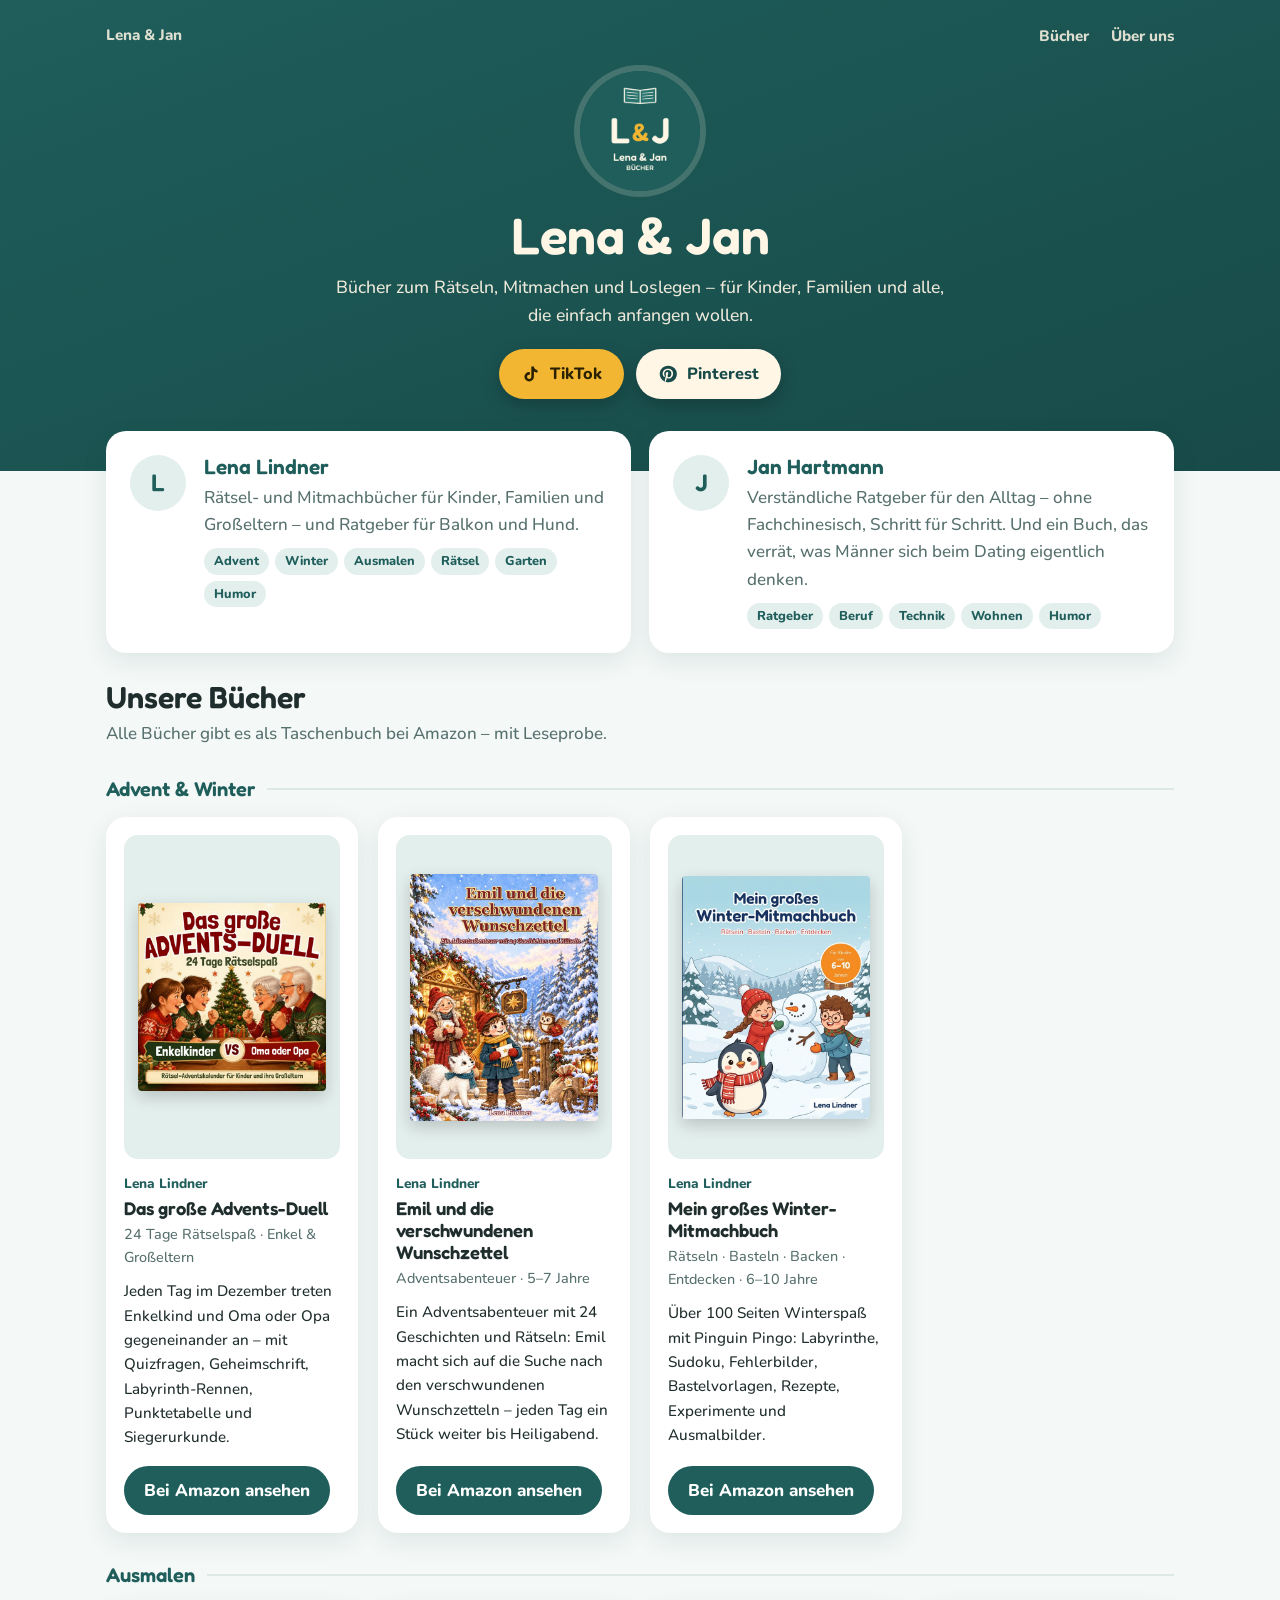
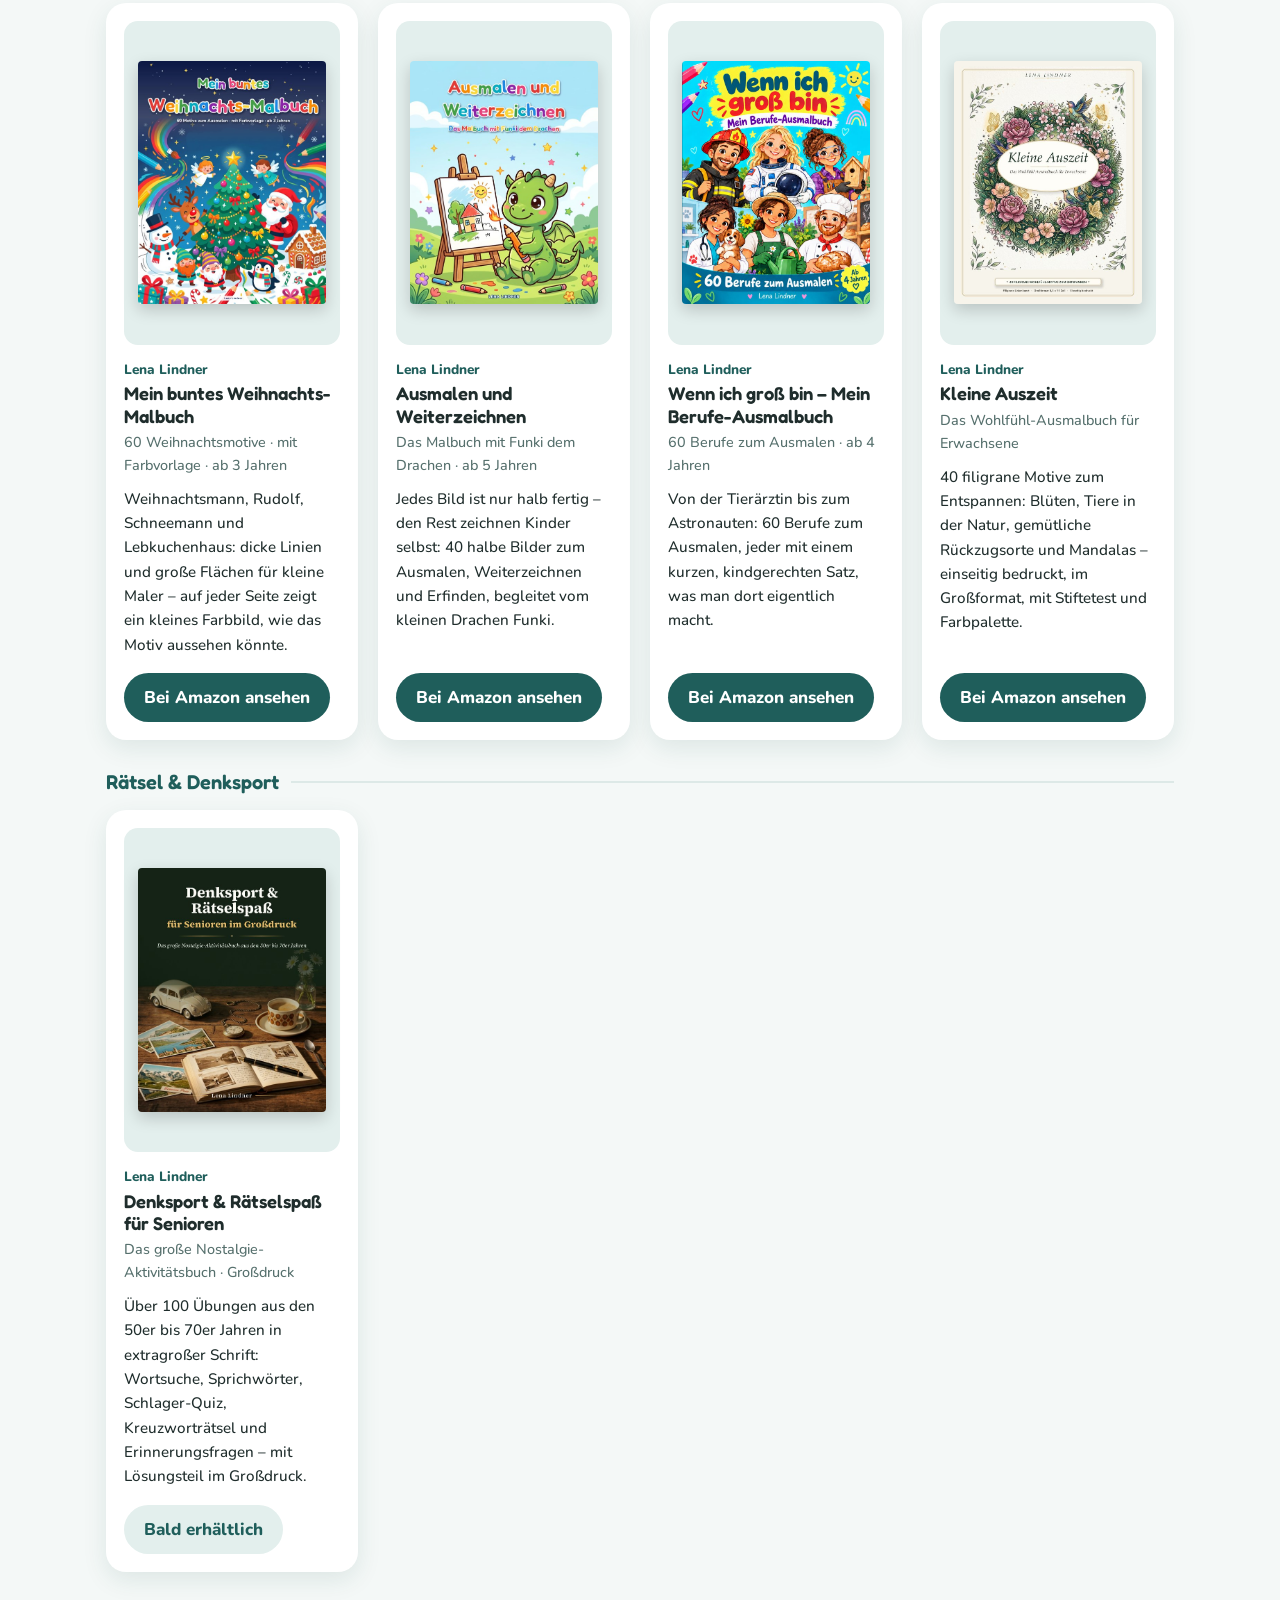
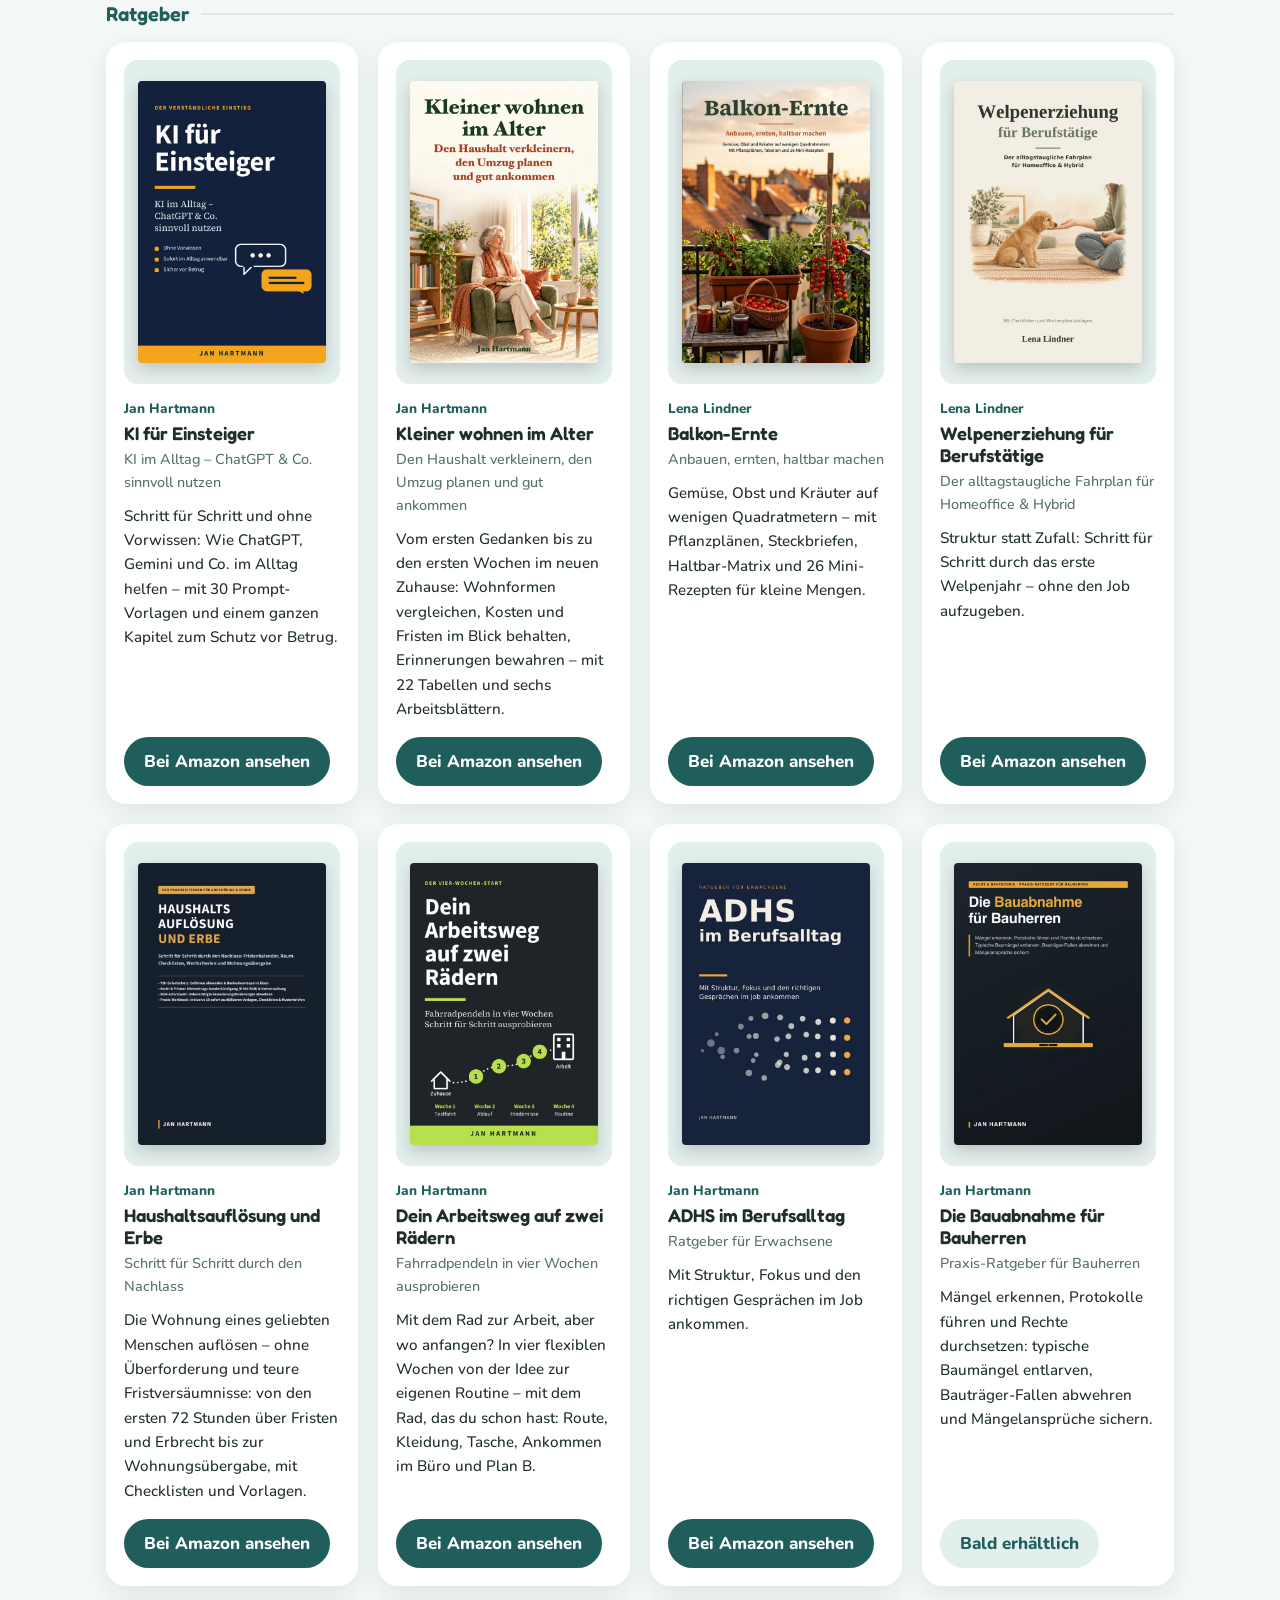
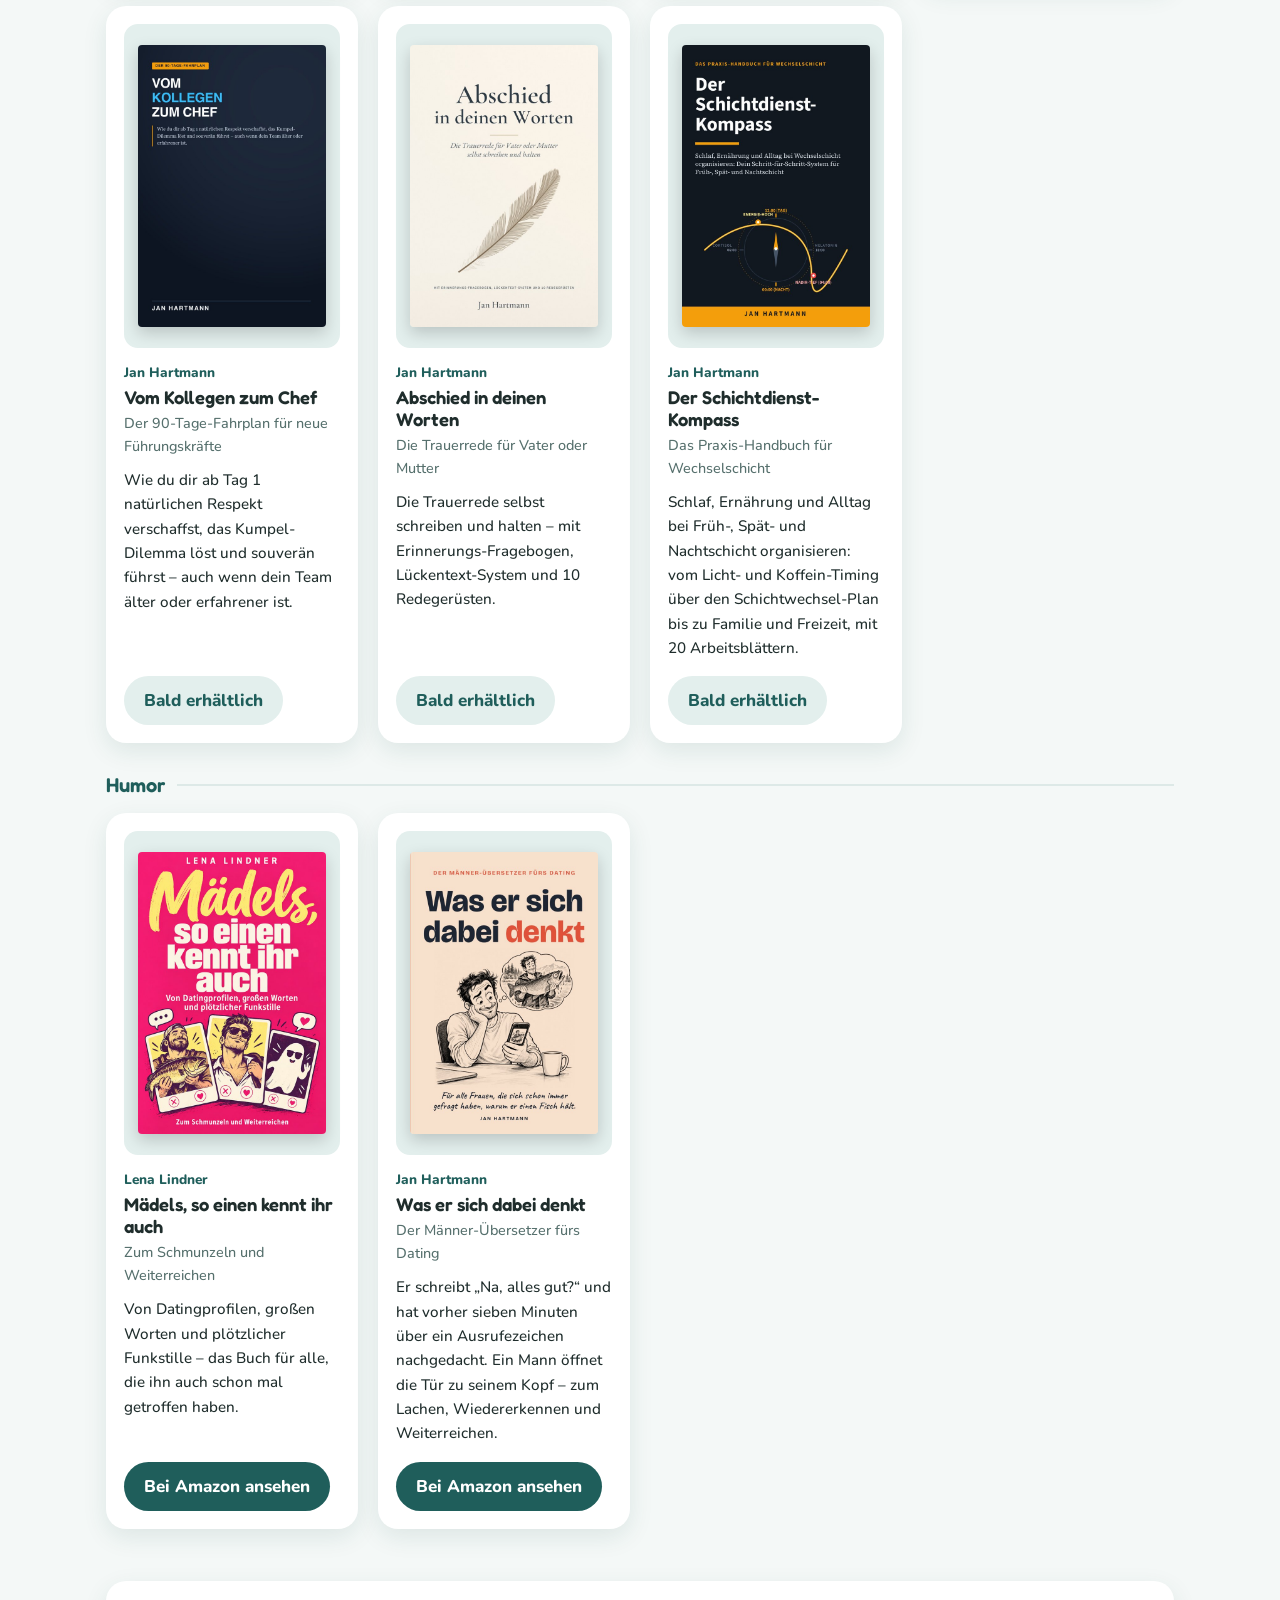
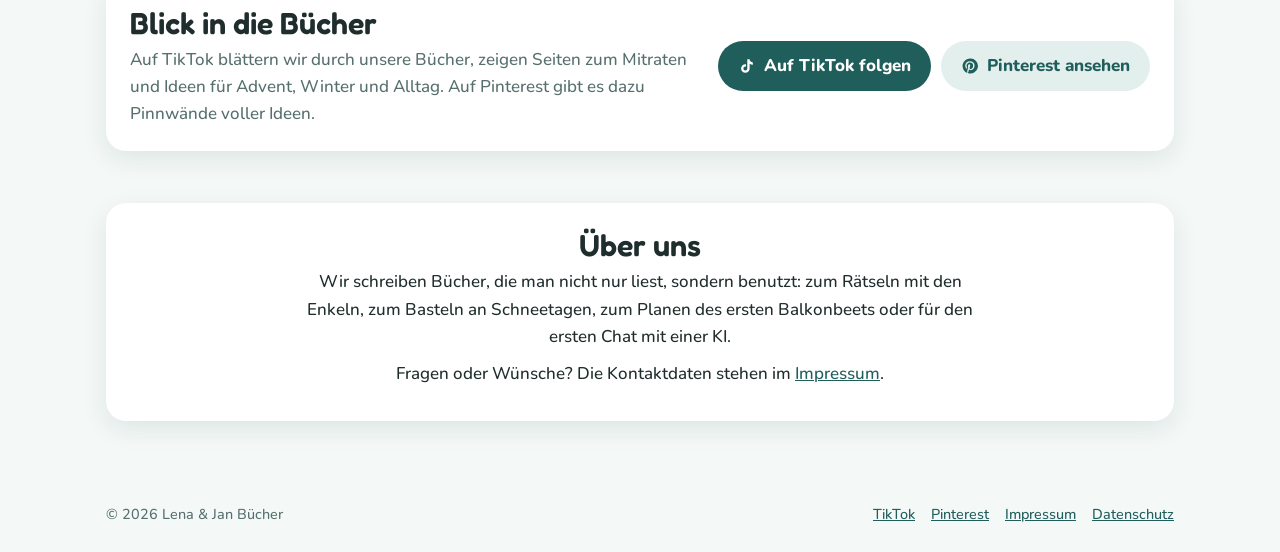
==== index.html @ 1ccf8c34 "Neues Cover für Welpenerziehung für Berufstätige Co-Authored-By: Claude Opus 5.5 <noreply@anthropic." ====
<!doctype html>
<html lang="de">
<head>
  <meta charset="utf-8">
  <meta name="viewport" content="width=device-width, initial-scale=1">
  <title>Lena Lindner &amp; Jan Hartmann – Bücher zum Rätseln, Mitmachen und Loslegen</title>
  <meta name="description" content="Bücher von Lena Lindner und Jan Hartmann: Rätsel- und Mitmachbücher für Kinder, Familien und Großeltern, Ausmalbücher und Ratgeber für den Alltag.">
  <meta name="p:domain_verify" content="783d187eee27281ac0abc7c6571d0916"/>
  <meta name="google-site-verification" content="k8CdtrWZ1L9rWoZM5928GxP_CTXtzUj9i5Hg-dIazxs" />
  <link rel="canonical" href="https://xn--lena-jan-bcher-psb.de/">
  <meta property="og:type" content="website">
  <meta property="og:url" content="https://xn--lena-jan-bcher-psb.de/">
  <meta property="og:title" content="Lena Lindner &amp; Jan Hartmann – Bücher zum Rätseln, Mitmachen und Loslegen">
  <meta property="og:description" content="Rätsel- und Mitmachbücher für Kinder, Familien und Großeltern, Ausmalbücher und Ratgeber für den Alltag.">
  <meta property="og:image" content="https://xn--lena-jan-bcher-psb.de/img/share.jpg">
  <meta property="og:locale" content="de_DE">
  <meta name="twitter:card" content="summary_large_image">
  <script type="application/ld+json">
{
 "@context": "https://schema.org",
 "@graph": [
  {
   "@type": "WebSite",
   "name": "Lena & Jan – Bücher",
   "url": "https://xn--lena-jan-bcher-psb.de/",
   "inLanguage": "de"
  },
  {
   "@type": "Person",
   "name": "Lena Lindner",
   "url": "https://xn--lena-jan-bcher-psb.de/"
  },
  {
   "@type": "Person",
   "name": "Jan Hartmann",
   "url": "https://xn--lena-jan-bcher-psb.de/"
  },
  {
   "@type": "ItemList",
   "name": "Bücher von Lena Lindner und Jan Hartmann",
   "itemListElement": [
    {
     "@type": "ListItem",
     "position": 1,
     "item": {
      "@type": "Book",
      "name": "Das große Advents-Duell",
      "author": {
       "@type": "Person",
       "name": "Lena Lindner"
      },
      "description": "24 Tage Rätselspaß · Enkel & Großeltern",
      "image": "https://xn--lena-jan-bcher-psb.de/img/advents-duell.jpg",
      "inLanguage": "de",
      "url": "https://www.amazon.de/dp/ASIN"
     }
    },
    {
     "@type": "ListItem",
     "position": 2,
     "item": {
      "@type": "Book",
      "name": "Emil und die verschwundenen Wunschzettel",
      "author": {
       "@type": "Person",
       "name": "Lena Lindner"
      },
      "description": "Adventsabenteuer · 5–7 Jahre",
      "image": "https://xn--lena-jan-bcher-psb.de/img/emil.jpg",
      "inLanguage": "de",
      "url": "https://www.amazon.de/dp/B0HMJ537G8"
     }
    },
    {
     "@type": "ListItem",
     "position": 3,
     "item": {
      "@type": "Book",
      "name": "Mein großes Winter-Mitmachbuch",
      "author": {
       "@type": "Person",
       "name": "Lena Lindner"
      },
      "description": "Rätseln · Basteln · Backen · Entdecken · 6–10 Jahre",
      "image": "https://xn--lena-jan-bcher-psb.de/img/winterbuch.jpg",
      "inLanguage": "de",
      "url": "https://www.amazon.de/dp/B0HLBGFW8G"
     }
    },
    {
     "@type": "ListItem",
     "position": 4,
     "item": {
      "@type": "Book",
      "name": "Mein buntes Weihnachts-Malbuch",
      "author": {
       "@type": "Person",
       "name": "Lena Lindner"
      },
      "description": "60 Weihnachtsmotive · mit Farbvorlage · ab 3 Jahren",
      "image": "https://xn--lena-jan-bcher-psb.de/img/weihnachts-malbuch.jpg",
      "inLanguage": "de",
      "url": "https://www.amazon.de/dp/B0HNGGCLXD"
     }
    },
    {
     "@type": "ListItem",
     "position": 5,
     "item": {
      "@type": "Book",
      "name": "Ausmalen und Weiterzeichnen",
      "author": {
       "@type": "Person",
       "name": "Lena Lindner"
      },
      "description": "Das Malbuch mit Funki dem Drachen · ab 5 Jahren",
      "image": "https://xn--lena-jan-bcher-psb.de/img/weiterzeichnen.jpg",
      "inLanguage": "de",
      "url": "https://www.amazon.de/dp/B0HNGPXCD2"
     }
    },
    {
     "@type": "ListItem",
     "position": 6,
     "item": {
      "@type": "Book",
      "name": "Wenn ich groß bin – Mein Berufe-Ausmalbuch",
      "author": {
       "@type": "Person",
       "name": "Lena Lindner"
      },
      "description": "60 Berufe zum Ausmalen · ab 4 Jahren",
      "image": "https://xn--lena-jan-bcher-psb.de/img/berufe-ausmalbuch.jpg",
      "inLanguage": "de",
      "url": "https://www.amazon.de/dp/B0HJWJCMRL"
     }
    },
    {
     "@type": "ListItem",
     "position": 7,
     "item": {
      "@type": "Book",
      "name": "Kleine Auszeit",
      "author": {
       "@type": "Person",
       "name": "Lena Lindner"
      },
      "description": "Das Wohlfühl-Ausmalbuch für Erwachsene",
      "image": "https://xn--lena-jan-bcher-psb.de/img/kleine-auszeit.jpg",
      "inLanguage": "de",
      "url": "https://www.amazon.de/dp/B0HRSPWF1Q"
     }
    },
    {
     "@type": "ListItem",
     "position": 8,
     "item": {
      "@type": "Book",
      "name": "KI für Einsteiger",
      "author": {
       "@type": "Person",
       "name": "Jan Hartmann"
      },
      "description": "KI im Alltag – ChatGPT & Co. sinnvoll nutzen",
      "image": "https://xn--lena-jan-bcher-psb.de/img/ki-fuer-einsteiger.jpg",
      "inLanguage": "de",
      "url": "https://www.amazon.de/dp/B0HLWLWWVT"
     }
    },
    {
     "@type": "ListItem",
     "position": 9,
     "item": {
      "@type": "Book",
      "name": "Kleiner wohnen im Alter",
      "author": {
       "@type": "Person",
       "name": "Jan Hartmann"
      },
      "description": "Den Haushalt verkleinern, den Umzug planen und gut ankommen",
      "image": "https://xn--lena-jan-bcher-psb.de/img/kleiner-wohnen-im-alter.jpg",
      "inLanguage": "de",
      "url": "https://www.amazon.de/dp/B0HMYCT6KD"
     }
    },
    {
     "@type": "ListItem",
     "position": 10,
     "item": {
      "@type": "Book",
      "name": "Balkon-Ernte",
      "author": {
       "@type": "Person",
       "name": "Lena Lindner"
      },
      "description": "Anbauen, ernten, haltbar machen",
      "image": "https://xn--lena-jan-bcher-psb.de/img/balkon-ernte.jpg",
      "inLanguage": "de",
      "url": "https://www.amazon.de/dp/B0HMY3DR8V"
     }
    },
    {
     "@type": "ListItem",
     "position": 11,
     "item": {
      "@type": "Book",
      "name": "Welpenerziehung für Berufstätige",
      "author": {
       "@type": "Person",
       "name": "Lena Lindner"
      },
      "description": "Der alltagstaugliche Fahrplan für Homeoffice & Hybrid",
      "image": "https://xn--lena-jan-bcher-psb.de/img/welpenerziehung.jpg",
      "inLanguage": "de",
      "url": "https://www.amazon.de/dp/B0HJVPP5KT"
     }
    },
    {
     "@type": "ListItem",
     "position": 12,
     "item": {
      "@type": "Book",
      "name": "Haushaltsauflösung und Erbe",
      "author": {
       "@type": "Person",
       "name": "Jan Hartmann"
      },
      "description": "Schritt für Schritt durch den Nachlass",
      "image": "https://xn--lena-jan-bcher-psb.de/img/haushaltsaufloesung.jpg",
      "inLanguage": "de",
      "url": "https://www.amazon.de/dp/B0HQ5CWDXD"
     }
    },
    {
     "@type": "ListItem",
     "position": 13,
     "item": {
      "@type": "Book",
      "name": "Dein Arbeitsweg auf zwei Rädern",
      "author": {
       "@type": "Person",
       "name": "Jan Hartmann"
      },
      "description": "Fahrradpendeln in vier Wochen ausprobieren",
      "image": "https://xn--lena-jan-bcher-psb.de/img/fahrradpendeln.jpg",
      "inLanguage": "de",
      "url": "https://www.amazon.de/dp/B0HQY4ZCF3"
     }
    },
    {
     "@type": "ListItem",
     "position": 14,
     "item": {
      "@type": "Book",
      "name": "ADHS im Berufsalltag",
      "author": {
       "@type": "Person",
       "name": "Jan Hartmann"
      },
      "description": "Ratgeber für Erwachsene",
      "image": "https://xn--lena-jan-bcher-psb.de/img/adhs-beruf.jpg",
      "inLanguage": "de",
      "url": "https://www.amazon.de/dp/B0HQKC95LQ"
     }
    },
    {
     "@type": "ListItem",
     "position": 15,
     "item": {
      "@type": "Book",
      "name": "Mädels, so einen kennt ihr auch",
      "author": {
       "@type": "Person",
       "name": "Lena Lindner"
      },
      "description": "Zum Schmunzeln und Weiterreichen",
      "image": "https://xn--lena-jan-bcher-psb.de/img/maedels.jpg",
      "inLanguage": "de",
      "url": "https://www.amazon.de/dp/B0HLHQ8ZGF"
     }
    },
    {
     "@type": "ListItem",
     "position": 16,
     "item": {
      "@type": "Book",
      "name": "Was er sich dabei denkt",
      "author": {
       "@type": "Person",
       "name": "Jan Hartmann"
      },
      "description": "Der Männer-Übersetzer fürs Dating",
      "image": "https://xn--lena-jan-bcher-psb.de/img/was-er-sich-dabei-denkt.jpg",
      "inLanguage": "de",
      "url": "https://www.amazon.de/dp/B0HQYCDXCW"
     }
    }
   ]
  }
 ]
}
  </script>
  <link rel="icon" href="img/logo.png?v=2">
  <link rel="stylesheet" href="style.css?v=4">

</head>
<body>

<header class="hero">
  <div class="wrap">
    <div class="topnav">
      <a href="./">Lena &amp; Jan</a>
      <nav>
        <a href="#buecher">Bücher</a>
        <a href="#ueber">Über uns</a>
      </nav>
    </div>
    <img class="hero-logo" src="img/logo.png?v=2" alt="Logo Lena &amp; Jan Bücher" width="120" height="120">
    <h1>Lena &amp; Jan</h1>
    <p>Bücher zum Rätseln, Mitmachen und Loslegen – für Kinder, Familien und alle, die einfach anfangen wollen.</p>
    <div class="social">
      <a class="social-btn tiktok" href="https://www.tiktok.com/@lena_jan_buecher" target="_blank" rel="noopener"><svg viewBox="0 0 24 24" aria-hidden="true"><path fill="currentColor" d="M16.6 5.8A4.3 4.3 0 0 1 15.5 3h-3.1v12.4a2.6 2.6 0 1 1-2.6-2.6c.3 0 .5 0 .8.1V9.7a5.8 5.8 0 0 0-.8-.1 5.7 5.7 0 1 0 5.7 5.7V9a7.4 7.4 0 0 0 4.3 1.4V7.3a4.3 4.3 0 0 1-3.2-1.5z"/></svg>TikTok</a>
      <a class="social-btn" href="https://de.pinterest.com/LenaJanBu/" target="_blank" rel="noopener"><svg viewBox="0 0 24 24" aria-hidden="true"><path fill="currentColor" d="M12 2a10 10 0 0 0-3.6 19.3c-.1-.8-.2-2 0-2.9l1.2-5s-.3-.6-.3-1.5c0-1.4.8-2.4 1.8-2.4.8 0 1.2.6 1.2 1.4 0 .9-.5 2.1-.8 3.3-.2 1 .5 1.8 1.5 1.8 1.8 0 3.1-1.9 3.1-4.6 0-2.4-1.7-4.1-4.2-4.1-2.9 0-4.5 2.2-4.5 4.4 0 .9.3 1.8.7 2.3.1.1.1.2.1.3l-.3 1.1c0 .2-.1.2-.3.1-1.2-.6-2-2.3-2-3.8 0-3.1 2.3-5.9 6.5-5.9 3.4 0 6 2.4 6 5.6 0 3.4-2.1 6.1-5.1 6.1-1 0-1.9-.5-2.2-1.1l-.6 2.3c-.2.9-.8 2-1.2 2.6A10 10 0 1 0 12 2z"/></svg>Pinterest</a>
    </div>
  </div>
</header>

<main class="wrap">

  <!-- ===== AUTOREN ===== -->
  <div class="authors lift">
    <div class="card author">
      <div class="author-mono" aria-hidden="true">L</div>
      <div>
        <h2>Lena Lindner</h2>
        <p>Rätsel- und Mitmachbücher für Kinder, Familien und Großeltern – und Ratgeber für Balkon und Hund.</p>
        <div class="tags"><span class="tag">Advent</span><span class="tag">Winter</span><span class="tag">Ausmalen</span><span class="tag">Rätsel</span><span class="tag">Garten</span><span class="tag">Humor</span></div>
      </div>
    </div>
    <div class="card author">
      <div class="author-mono" aria-hidden="true">J</div>
      <div>
        <h2>Jan Hartmann</h2>
        <p>Verständliche Ratgeber für den Alltag – ohne Fachchinesisch, Schritt für Schritt. Und ein Buch, das verrät, was Männer sich beim Dating eigentlich denken.</p>
        <div class="tags"><span class="tag">Ratgeber</span><span class="tag">Beruf</span><span class="tag">Technik</span><span class="tag">Wohnen</span><span class="tag">Humor</span></div>
      </div>
    </div>
  </div>

  <!-- ===== BÜCHER =====
       Pro Buch eine <article class="book">.
       Veröffentlicht:  <a class="btn" href="https://www.amazon.de/dp/ASIN" target="_blank" rel="noopener">Bei Amazon ansehen</a>
       Noch nicht:      <span class="btn btn-soon">Bald erhältlich</span>
  -->
  <section id="buecher">
    <h2 class="section-title">Unsere Bücher</h2>
    <p class="section-sub">Alle Bücher gibt es als Taschenbuch bei Amazon – mit Leseprobe.</p>

    <h3 class="category">Advent &amp; Winter</h3>
    <div class="books">

      <article class="book">
        <div class="cover"><img src="img/advents-duell.jpg?v=2" alt="Cover: Das große Advents-Duell" loading="lazy"></div>
        <p class="by">Lena Lindner</p>
        <h4>Das große Advents-Duell</h4>
        <p class="meta">24 Tage Rätselspaß · Enkel &amp; Großeltern</p>
        <p>Jeden Tag im Dezember treten Enkelkind und Oma oder Opa gegeneinander an – mit Quizfragen, Geheimschrift, Labyrinth-Rennen, Punktetabelle und Siegerurkunde.</p>
        <a class="btn" href="https://www.amazon.de/dp/B0HM1RHVXY" target="_blank" rel="noopener">Bei Amazon ansehen</a>
      </article>

      <article class="book">
        <div class="cover"><img src="img/emil.jpg" alt="Cover: Emil und die verschwundenen Wunschzettel" loading="lazy"></div>
        <p class="by">Lena Lindner</p>
        <h4>Emil und die verschwundenen Wunschzettel</h4>
        <p class="meta">Adventsabenteuer · 5–7 Jahre</p>
        <p>Ein Adventsabenteuer mit 24 Geschichten und Rätseln: Emil macht sich auf die Suche nach den verschwundenen Wunschzetteln – jeden Tag ein Stück weiter bis Heiligabend.</p>
        <a class="btn" href="https://www.amazon.de/dp/B0HMJ537G8" target="_blank" rel="noopener">Bei Amazon ansehen</a>
      </article>

      <article class="book">
        <div class="cover"><img src="img/winterbuch.jpg" alt="Cover: Mein großes Winter-Mitmachbuch" loading="lazy"></div>
        <p class="by">Lena Lindner</p>
        <h4>Mein großes Winter-Mitmachbuch</h4>
        <p class="meta">Rätseln · Basteln · Backen · Entdecken · 6–10 Jahre</p>
        <p>Über 100 Seiten Winterspaß mit Pinguin Pingo: Labyrinthe, Sudoku, Fehlerbilder, Bastelvorlagen, Rezepte, Experimente und Ausmalbilder.</p>
        <a class="btn" href="https://www.amazon.de/dp/B0HLBGFW8G" target="_blank" rel="noopener">Bei Amazon ansehen</a>
      </article>

    </div>

    <h3 class="category">Ausmalen</h3>
    <div class="books">

      <article class="book">
        <div class="cover"><img src="img/weihnachts-malbuch.jpg" alt="Cover: Mein buntes Weihnachts-Malbuch" loading="lazy"></div>
        <p class="by">Lena Lindner</p>
        <h4>Mein buntes Weihnachts-Malbuch</h4>
        <p class="meta">60 Weihnachtsmotive · mit Farbvorlage · ab 3 Jahren</p>
        <p>Weihnachtsmann, Rudolf, Schneemann und Lebkuchenhaus: dicke Linien und große Flächen für kleine Maler – auf jeder Seite zeigt ein kleines Farbbild, wie das Motiv aussehen könnte.</p>
        <a class="btn" href="https://www.amazon.de/dp/B0HNGGCLXD" target="_blank" rel="noopener">Bei Amazon ansehen</a>
      </article>

      <article class="book">
        <div class="cover"><img src="img/weiterzeichnen.jpg" alt="Cover: Ausmalen und Weiterzeichnen – Das Malbuch mit Funki dem Drachen" loading="lazy"></div>
        <p class="by">Lena Lindner</p>
        <h4>Ausmalen und Weiterzeichnen</h4>
        <p class="meta">Das Malbuch mit Funki dem Drachen · ab 5 Jahren</p>
        <p>Jedes Bild ist nur halb fertig – den Rest zeichnen Kinder selbst: 40 halbe Bilder zum Ausmalen, Weiterzeichnen und Erfinden, begleitet vom kleinen Drachen Funki.</p>
        <a class="btn" href="https://www.amazon.de/dp/B0HNGPXCD2" target="_blank" rel="noopener">Bei Amazon ansehen</a>
      </article>

      <article class="book">
        <div class="cover"><img src="img/berufe-ausmalbuch.jpg" alt="Cover: Wenn ich groß bin – Mein Berufe-Ausmalbuch" loading="lazy"></div>
        <p class="by">Lena Lindner</p>
        <h4>Wenn ich groß bin – Mein Berufe-Ausmalbuch</h4>
        <p class="meta">60 Berufe zum Ausmalen · ab 4 Jahren</p>
        <p>Von der Tierärztin bis zum Astronauten: 60 Berufe zum Ausmalen, jeder mit einem kurzen, kindgerechten Satz, was man dort eigentlich macht.</p>
        <a class="btn" href="https://www.amazon.de/dp/B0HJWJCMRL" target="_blank" rel="noopener">Bei Amazon ansehen</a>
      </article>

      <article class="book">
        <div class="cover"><img src="img/kleine-auszeit.jpg" alt="Cover: Kleine Auszeit – Das Wohlfühl-Ausmalbuch für Erwachsene" loading="lazy"></div>
        <p class="by">Lena Lindner</p>
        <h4>Kleine Auszeit</h4>
        <p class="meta">Das Wohlfühl-Ausmalbuch für Erwachsene</p>
        <p>40 filigrane Motive zum Entspannen: Blüten, Tiere in der Natur, gemütliche Rückzugsorte und Mandalas – einseitig bedruckt, im Großformat, mit Stiftetest und Farbpalette.</p>
        <a class="btn" href="https://www.amazon.de/dp/B0HRSPWF1Q" target="_blank" rel="noopener">Bei Amazon ansehen</a>
      </article>

    </div>

    <h3 class="category">Rätsel &amp; Denksport</h3>
    <div class="books">

      <article class="book">
        <div class="cover"><img src="img/senioren-raetsel.jpg" alt="Cover: Denksport &amp; Rätselspaß für Senioren im Großdruck" loading="lazy"></div>
        <p class="by">Lena Lindner</p>
        <h4>Denksport &amp; Rätselspaß für Senioren</h4>
        <p class="meta">Das große Nostalgie-Aktivitätsbuch · Großdruck</p>
        <p>Über 100 Übungen aus den 50er bis 70er Jahren in extragroßer Schrift: Wortsuche, Sprichwörter, Schlager-Quiz, Kreuzworträtsel und Erinnerungsfragen – mit Lösungsteil im Großdruck.</p>
        <span class="btn btn-soon">Bald erhältlich</span>
      </article>

    </div>

    <h3 class="category">Ratgeber</h3>
    <div class="books">

      <article class="book">
        <div class="cover"><img src="img/ki-fuer-einsteiger.jpg?v=2" alt="Cover: KI für Einsteiger" loading="lazy"></div>
        <p class="by">Jan Hartmann</p>
        <h4>KI für Einsteiger</h4>
        <p class="meta">KI im Alltag – ChatGPT &amp; Co. sinnvoll nutzen</p>
        <p>Schritt für Schritt und ohne Vorwissen: Wie ChatGPT, Gemini und Co. im Alltag helfen – mit 30 Prompt-Vorlagen und einem ganzen Kapitel zum Schutz vor Betrug.</p>
        <a class="btn" href="https://www.amazon.de/dp/B0HLWLWWVT" target="_blank" rel="noopener">Bei Amazon ansehen</a>
      </article>

      <article class="book">
        <div class="cover"><img src="img/kleiner-wohnen-im-alter.jpg" alt="Cover: Kleiner wohnen im Alter" loading="lazy"></div>
        <p class="by">Jan Hartmann</p>
        <h4>Kleiner wohnen im Alter</h4>
        <p class="meta">Den Haushalt verkleinern, den Umzug planen und gut ankommen</p>
        <p>Vom ersten Gedanken bis zu den ersten Wochen im neuen Zuhause: Wohnformen vergleichen, Kosten und Fristen im Blick behalten, Erinnerungen bewahren – mit 22 Tabellen und sechs Arbeitsblättern.</p>
        <a class="btn" href="https://www.amazon.de/dp/B0HMYCT6KD" target="_blank" rel="noopener">Bei Amazon ansehen</a>
      </article>

      <article class="book">
        <div class="cover"><img src="img/balkon-ernte.jpg" alt="Cover: Balkon-Ernte" loading="lazy"></div>
        <p class="by">Lena Lindner</p>
        <h4>Balkon-Ernte</h4>
        <p class="meta">Anbauen, ernten, haltbar machen</p>
        <p>Gemüse, Obst und Kräuter auf wenigen Quadratmetern – mit Pflanzplänen, Steckbriefen, Haltbar-Matrix und 26 Mini-Rezepten für kleine Mengen.</p>
        <a class="btn" href="https://www.amazon.de/dp/B0HMY3DR8V" target="_blank" rel="noopener">Bei Amazon ansehen</a>
      </article>

      <article class="book">
        <div class="cover"><img src="img/welpenerziehung.jpg?v=2" alt="Cover: Welpenerziehung für Berufstätige" loading="lazy"></div>
        <p class="by">Lena Lindner</p>
        <h4>Welpenerziehung für Berufstätige</h4>
        <p class="meta">Der alltagstaugliche Fahrplan für Homeoffice &amp; Hybrid</p>
        <p>Struktur statt Zufall: Schritt für Schritt durch das erste Welpenjahr – ohne den Job aufzugeben.</p>
        <a class="btn" href="https://www.amazon.de/dp/B0HJVPP5KT" target="_blank" rel="noopener">Bei Amazon ansehen</a>
      </article>


      <article class="book">
        <div class="cover"><img src="img/haushaltsaufloesung.jpg" alt="Cover: Haushaltsauflösung und Erbe" loading="lazy"></div>
        <p class="by">Jan Hartmann</p>
        <h4>Haushaltsauflösung und Erbe</h4>
        <p class="meta">Schritt für Schritt durch den Nachlass</p>
        <p>Die Wohnung eines geliebten Menschen auflösen – ohne Überforderung und teure Fristversäumnisse: von den ersten 72 Stunden über Fristen und Erbrecht bis zur Wohnungsübergabe, mit Checklisten und Vorlagen.</p>
        <a class="btn" href="https://www.amazon.de/dp/B0HQ5CWDXD" target="_blank" rel="noopener">Bei Amazon ansehen</a>
      </article>

      <article class="book">
        <div class="cover"><img src="img/fahrradpendeln.jpg" alt="Cover: Dein Arbeitsweg auf zwei Rädern" loading="lazy"></div>
        <p class="by">Jan Hartmann</p>
        <h4>Dein Arbeitsweg auf zwei Rädern</h4>
        <p class="meta">Fahrradpendeln in vier Wochen ausprobieren</p>
        <p>Mit dem Rad zur Arbeit, aber wo anfangen? In vier flexiblen Wochen von der Idee zur eigenen Routine – mit dem Rad, das du schon hast: Route, Kleidung, Tasche, Ankommen im Büro und Plan B.</p>
        <a class="btn" href="https://www.amazon.de/dp/B0HQY4ZCF3" target="_blank" rel="noopener">Bei Amazon ansehen</a>
      </article>

      <article class="book">
        <div class="cover"><img src="img/adhs-beruf.jpg" alt="Cover: ADHS im Berufsalltag" loading="lazy"></div>
        <p class="by">Jan Hartmann</p>
        <h4>ADHS im Berufsalltag</h4>
        <p class="meta">Ratgeber für Erwachsene</p>
        <p>Mit Struktur, Fokus und den richtigen Gesprächen im Job ankommen.</p>
        <a class="btn" href="https://www.amazon.de/dp/B0HQKC95LQ" target="_blank" rel="noopener">Bei Amazon ansehen</a>
      </article>

      <article class="book">
        <div class="cover"><img src="img/bauabnahme.jpg" alt="Cover: Die Bauabnahme für Bauherren" loading="lazy"></div>
        <p class="by">Jan Hartmann</p>
        <h4>Die Bauabnahme für Bauherren</h4>
        <p class="meta">Praxis-Ratgeber für Bauherren</p>
        <p>Mängel erkennen, Protokolle führen und Rechte durchsetzen: typische Baumängel entlarven, Bauträger-Fallen abwehren und Mängelansprüche sichern.</p>
        <span class="btn btn-soon">Bald erhältlich</span>
      </article>

      <article class="book">
        <div class="cover"><img src="img/kollegen-zum-chef.jpg" alt="Cover: Vom Kollegen zum Chef" loading="lazy"></div>
        <p class="by">Jan Hartmann</p>
        <h4>Vom Kollegen zum Chef</h4>
        <p class="meta">Der 90-Tage-Fahrplan für neue Führungskräfte</p>
        <p>Wie du dir ab Tag 1 natürlichen Respekt verschaffst, das Kumpel-Dilemma löst und souverän führst – auch wenn dein Team älter oder erfahrener ist.</p>
        <span class="btn btn-soon">Bald erhältlich</span>
      </article>

      <article class="book">
        <div class="cover"><img src="img/trauerrede.jpg" alt="Cover: Abschied in deinen Worten" loading="lazy"></div>
        <p class="by">Jan Hartmann</p>
        <h4>Abschied in deinen Worten</h4>
        <p class="meta">Die Trauerrede für Vater oder Mutter</p>
        <p>Die Trauerrede selbst schreiben und halten – mit Erinnerungs-Fragebogen, Lückentext-System und 10 Redegerüsten.</p>
        <span class="btn btn-soon">Bald erhältlich</span>
      </article>
      <article class="book">
        <div class="cover"><img src="img/schichtdienst.jpg" alt="Cover: Der Schichtdienst-Kompass" loading="lazy"></div>
        <p class="by">Jan Hartmann</p>
        <h4>Der Schichtdienst-Kompass</h4>
        <p class="meta">Das Praxis-Handbuch für Wechselschicht</p>
        <p>Schlaf, Ernährung und Alltag bei Früh-, Spät- und Nachtschicht organisieren: vom Licht- und Koffein-Timing über den Schichtwechsel-Plan bis zu Familie und Freizeit, mit 20 Arbeitsblättern.</p>
        <span class="btn btn-soon">Bald erhältlich</span>
      </article>

    </div>

    <h3 class="category">Humor</h3>
    <div class="books">

      <article class="book">
        <div class="cover"><img src="img/maedels.jpg" alt="Cover: Mädels, so einen kennt ihr auch" loading="lazy"></div>
        <p class="by">Lena Lindner</p>
        <h4>Mädels, so einen kennt ihr auch</h4>
        <p class="meta">Zum Schmunzeln und Weiterreichen</p>
        <p>Von Datingprofilen, großen Worten und plötzlicher Funkstille – das Buch für alle, die ihn auch schon mal getroffen haben.</p>
        <a class="btn" href="https://www.amazon.de/dp/B0HLHQ8ZGF" target="_blank" rel="noopener">Bei Amazon ansehen</a>
      </article>

      <article class="book">
        <div class="cover"><img src="img/was-er-sich-dabei-denkt.jpg" alt="Cover: Was er sich dabei denkt" loading="lazy"></div>
        <p class="by">Jan Hartmann</p>
        <h4>Was er sich dabei denkt</h4>
        <p class="meta">Der Männer-Übersetzer fürs Dating</p>
        <p>Er schreibt „Na, alles gut?“ und hat vorher sieben Minuten über ein Ausrufezeichen nachgedacht. Ein Mann öffnet die Tür zu seinem Kopf – zum Lachen, Wiedererkennen und Weiterreichen.</p>
        <a class="btn" href="https://www.amazon.de/dp/B0HQYCDXCW" target="_blank" rel="noopener">Bei Amazon ansehen</a>
      </article>

    </div>
  </section>

  <!-- ===== ÜBER UNS ===== -->
  <section id="folgen">
    <div class="card follow">
      <div class="follow-text">
        <h2 class="section-title">Blick in die Bücher</h2>
        <p>Auf TikTok blättern wir durch unsere Bücher, zeigen Seiten zum Mitraten und Ideen für Advent, Winter und Alltag. Auf Pinterest gibt es dazu Pinnwände voller Ideen.</p>
      </div>
      <div class="follow-links">
        <a class="btn" href="https://www.tiktok.com/@lena_jan_buecher" target="_blank" rel="noopener"><svg viewBox="0 0 24 24" aria-hidden="true"><path fill="currentColor" d="M16.6 5.8A4.3 4.3 0 0 1 15.5 3h-3.1v12.4a2.6 2.6 0 1 1-2.6-2.6c.3 0 .5 0 .8.1V9.7a5.8 5.8 0 0 0-.8-.1 5.7 5.7 0 1 0 5.7 5.7V9a7.4 7.4 0 0 0 4.3 1.4V7.3a4.3 4.3 0 0 1-3.2-1.5z"/></svg>Auf TikTok folgen</a>
        <a class="btn btn-ghost" href="https://de.pinterest.com/LenaJanBu/" target="_blank" rel="noopener"><svg viewBox="0 0 24 24" aria-hidden="true"><path fill="currentColor" d="M12 2a10 10 0 0 0-3.6 19.3c-.1-.8-.2-2 0-2.9l1.2-5s-.3-.6-.3-1.5c0-1.4.8-2.4 1.8-2.4.8 0 1.2.6 1.2 1.4 0 .9-.5 2.1-.8 3.3-.2 1 .5 1.8 1.5 1.8 1.8 0 3.1-1.9 3.1-4.6 0-2.4-1.7-4.1-4.2-4.1-2.9 0-4.5 2.2-4.5 4.4 0 .9.3 1.8.7 2.3.1.1.1.2.1.3l-.3 1.1c0 .2-.1.2-.3.1-1.2-.6-2-2.3-2-3.8 0-3.1 2.3-5.9 6.5-5.9 3.4 0 6 2.4 6 5.6 0 3.4-2.1 6.1-5.1 6.1-1 0-1.9-.5-2.2-1.1l-.6 2.3c-.2.9-.8 2-1.2 2.6A10 10 0 1 0 12 2z"/></svg>Pinterest ansehen</a>
      </div>
    </div>
  </section>

  <section id="ueber">
    <div class="card about">
      <h2 class="section-title">Über uns</h2>
      <p>Wir schreiben Bücher, die man nicht nur liest, sondern benutzt: zum Rätseln mit den Enkeln, zum Basteln an Schneetagen, zum Planen des ersten Balkonbeets oder für den ersten Chat mit einer KI.</p>
      <p>Fragen oder Wünsche? Die Kontaktdaten stehen im <a href="impressum.html">Impressum</a>.</p>
    </div>
  </section>

</main>

<footer class="site-footer">
  <div class="wrap">
    <span>© 2026 Lena &amp; Jan Bücher</span>
    <span><a href="https://www.tiktok.com/@lena_jan_buecher" target="_blank" rel="noopener">TikTok</a><a href="https://de.pinterest.com/LenaJanBu/" target="_blank" rel="noopener">Pinterest</a><a href="impressum.html">Impressum</a><a href="datenschutz.html">Datenschutz</a></span>
  </div>
</footer>

</body>
</html>
---- style.css ----
@font-face { font-family: "Fredoka"; src: url("fonts/fredoka-latin-600-normal.ttf") format("truetype"); font-weight: 600; font-display: swap; }
@font-face { font-family: "Nunito"; src: url("fonts/nunito-latin-500-normal.ttf") format("truetype"); font-weight: 500; font-display: swap; }
@font-face { font-family: "Nunito"; src: url("fonts/nunito-latin-800-normal.ttf") format("truetype"); font-weight: 800; font-display: swap; }

:root {
  --bg: #f4f8f7;
  --card: #ffffff;
  --text: #1f2d2c;
  --muted: #56706d;
  --green: #1f5e5b;
  --green-dark: #174a48;
  --green-soft: #e3efed;
  --cream: #fff6e6;
  --gold: #f2b632;
  --line: #dde9e7;
  --shadow: 0 8px 24px rgba(23, 74, 72, .10);
  --radius: 20px;
}

* { box-sizing: border-box; }
html { -webkit-text-size-adjust: 100%; scroll-behavior: smooth; }
body {
  margin: 0;
  background: var(--bg);
  color: var(--text);
  font: 500 17px/1.6 "Nunito", system-ui, sans-serif;
}
img { max-width: 100%; display: block; }
a { color: var(--green); }
h1, h2, h3, h4 { font-family: "Fredoka", "Nunito", sans-serif; font-weight: 600; line-height: 1.2; margin: 0 0 .5em; }

.wrap { max-width: 1100px; margin: 0 auto; padding: 0 16px; }

/* ===== Grüner Kopfbereich (alle Seiten) ===== */
.hero {
  background: linear-gradient(160deg, var(--green) 0%, var(--green-dark) 100%);
  color: var(--cream); text-align: center; padding: 22px 0 72px;
}
.hero .wrap { display: flex; flex-direction: column; align-items: center; }
.topnav { align-self: stretch; display: flex; justify-content: space-between; align-items: center; gap: 12px; flex-wrap: wrap; }
.topnav a { color: var(--cream); text-decoration: none; font-weight: 800; font-size: .95rem; opacity: .85; }
.topnav a:hover { opacity: 1; }
.topnav nav a { margin-left: 18px; }
.hero-logo { width: 120px; height: 120px; margin: 22px 0 14px; border-radius: 50%; box-shadow: 0 0 0 6px rgba(255,246,230,.18); }
.hero h1 { font-size: clamp(2.2rem, 6vw, 3.2rem); margin: 0 0 6px; }
.hero p { margin: 0; opacity: .92; max-width: 620px; font-size: 1.1rem; }
.hero-small { padding-bottom: 64px; }
.hero-small .hero-logo { width: 100px; height: 100px; }

/* Inhalt, der in den grünen Bereich hineinragt */
.lift { margin-top: -40px; position: relative; z-index: 1; }

/* ===== Karten ===== */
.card { background: var(--card); border-radius: var(--radius); box-shadow: var(--shadow); padding: 24px; }

/* Autoren */
.authors { display: grid; grid-template-columns: 1fr 1fr; gap: 18px; }
.author { display: flex; gap: 18px; align-items: flex-start; }
.author-mono {
  flex: 0 0 56px; height: 56px; border-radius: 50%; background: var(--green-soft); color: var(--green);
  display: flex; align-items: center; justify-content: center; font-family: "Fredoka", sans-serif; font-size: 1.5rem;
}
.author h2 { font-size: 1.3rem; margin-bottom: 4px; color: var(--green); }
.author p { margin: 0 0 10px; color: var(--muted); }
.author .tags { display: flex; flex-wrap: wrap; gap: 6px; }
.tag { background: var(--green-soft); color: var(--green); font-weight: 800; font-size: .8rem; padding: 3px 10px; border-radius: 99px; }

/* Abschnitte */
section { padding: 26px 0; }
.section-title { font-size: 1.9rem; margin-bottom: .15em; }
.section-sub { color: var(--muted); margin: 0 0 8px; }
.category {
  margin: 30px 0 16px; font-size: 1.25rem; color: var(--green);
  display: flex; align-items: center; gap: 12px;
}
.category::after { content: ""; flex: 1; height: 2px; background: var(--line); }

/* Buttons */
.btn { display: inline-block; background: var(--green); color: #fff; font-weight: 800; text-decoration: none; padding: 11px 20px; border-radius: 99px; }
.btn:hover { background: var(--green-dark); }
.btn-soon { background: var(--green-soft); color: var(--green); cursor: default; }
.btn-soon:hover { background: var(--green-soft); }

/* Buch-Karten */
.books { display: grid; grid-template-columns: repeat(auto-fill, minmax(230px, 1fr)); gap: 20px; }
.book { background: var(--card); border-radius: var(--radius); box-shadow: var(--shadow); padding: 18px; display: flex; flex-direction: column; }
.book .cover { aspect-ratio: 2 / 3; display: flex; align-items: center; justify-content: center; margin-bottom: 14px; background: var(--green-soft); border-radius: 14px; padding: 14px; }
.book .cover img { max-height: 100%; border-radius: 4px; box-shadow: 0 6px 16px rgba(0,0,0,.18); }
.book h4 { font-size: 1.15rem; margin: 0 0 4px; }
.book .by { color: var(--green); font-weight: 800; font-size: .85rem; margin: 0 0 2px; flex: none; }
.book .meta { color: var(--muted); font-size: .9rem; margin: 0 0 10px; flex: none; }
.book p { margin: 0 0 16px; font-size: .95rem; flex: 1; }
.book .btn { align-self: flex-start; }

/* Über uns */
.about { text-align: center; }
.about p { max-width: 680px; margin: 0 auto 10px; }

/* ===== Impressum ===== */
.imp-grid { display: grid; grid-template-columns: 1fr 1fr; gap: 18px; }
.imp-card { display: flex; gap: 18px; align-items: flex-start; }
.imp-card-wide { grid-column: 1 / -1; }
.imp-card h2 { font-size: 1.1rem; color: var(--green); margin: 2px 0 8px; }
.imp-card p, .imp-card address { margin: 0 0 12px; font-style: normal; }
.imp-card p:last-child, .imp-card address:last-child { margin-bottom: 0; }
.imp-icon {
  flex: 0 0 48px; height: 48px; border-radius: 14px; background: var(--green-soft); color: var(--green);
  display: flex; align-items: center; justify-content: center;
}
.imp-icon svg { width: 24px; height: 24px; fill: currentColor; }
.imp-mail { font-weight: 800; word-break: break-all; }

/* Fließtext-Karten (Impressum-Hinweise, Datenschutz) */
.text-card { margin-top: 18px; border: 1px solid var(--line); box-shadow: none; padding: 26px 30px; }
.text-card h2 { font-size: 1.05rem; color: var(--green); margin: 1.4em 0 .35em; }
.text-card h2:first-child { margin-top: 0; }
.text-card p, .text-card li { color: #3d504e; font-size: .96rem; }
.text-card p { margin: 0 0 .6em; }
.text-card ul { margin: 0 0 .6em; padding-left: 22px; }
.text-card address { font-style: normal; }
.highlight { background: var(--green-soft); border-radius: 14px; padding: 16px 18px; margin-bottom: 1em; }
.highlight p { color: var(--green-dark); margin: 0; }

/* ===== Fuß ===== */
.site-footer { margin-top: 30px; padding: 26px 0; color: var(--muted); font-size: .9rem; }
.site-footer .wrap { display: flex; justify-content: space-between; flex-wrap: wrap; gap: 12px; }
.site-footer a { margin-left: 16px; }

@media (max-width: 700px) {
  .authors, .imp-grid { grid-template-columns: 1fr; }
  .card { padding: 20px; }
  .imp-card, .author { gap: 14px; }
  .imp-icon { flex-basis: 40px; height: 40px; }
  .text-card { padding: 22px 20px; }
  .topnav nav a { margin-left: 12px; }
}

/* Social-Links (TikTok, Pinterest) */
.social { display: flex; gap: 12px; margin-top: 20px; flex-wrap: wrap; justify-content: center; }
.social-btn { display: inline-flex; align-items: center; gap: 9px; background: var(--cream); color: var(--green-dark); text-decoration: none;
  font-weight: 800; font-size: 1.02rem; padding: 12px 22px; border-radius: 99px; box-shadow: 0 6px 18px rgba(0,0,0,.22); transition: transform .15s, background .15s; }
.social-btn:hover { background: #fff; transform: translateY(-2px); }
.social-btn svg { width: 20px; height: 20px; flex: none; }
.social-btn.tiktok { background: var(--gold); color: #2b2100; }
.social-btn.tiktok:hover { background: #f6c652; }
.follow { display: flex; align-items: center; justify-content: space-between; gap: 24px; flex-wrap: wrap; }
.follow-text { flex: 1 1 380px; }
.follow-text p { margin: 0; color: var(--muted); }
.follow-links { display: flex; gap: 10px; flex-wrap: wrap; }
.follow-links .btn { display: inline-flex; align-items: center; gap: 8px; }
.follow-links svg { width: 18px; height: 18px; flex: none; }
.btn-ghost { background: var(--green-soft); color: var(--green); }
.btn-ghost:hover { background: #d3e6e3; }
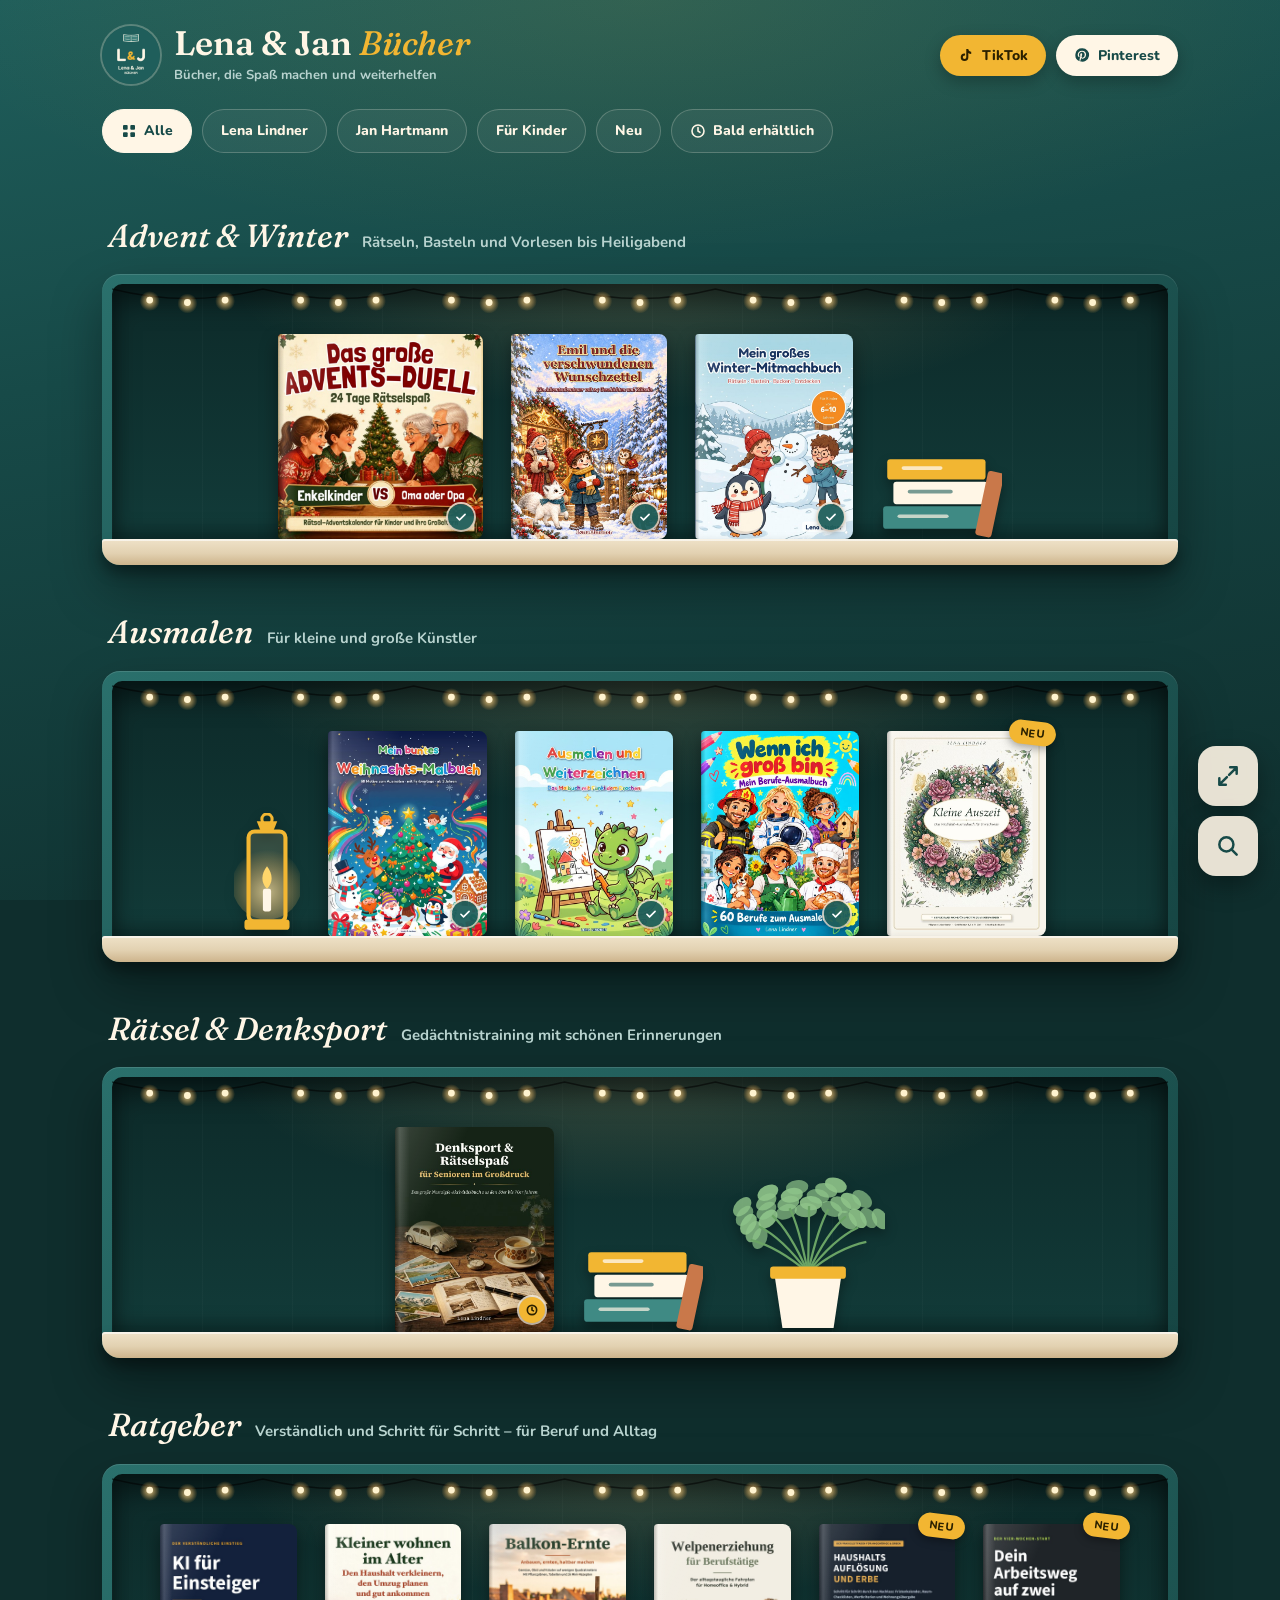
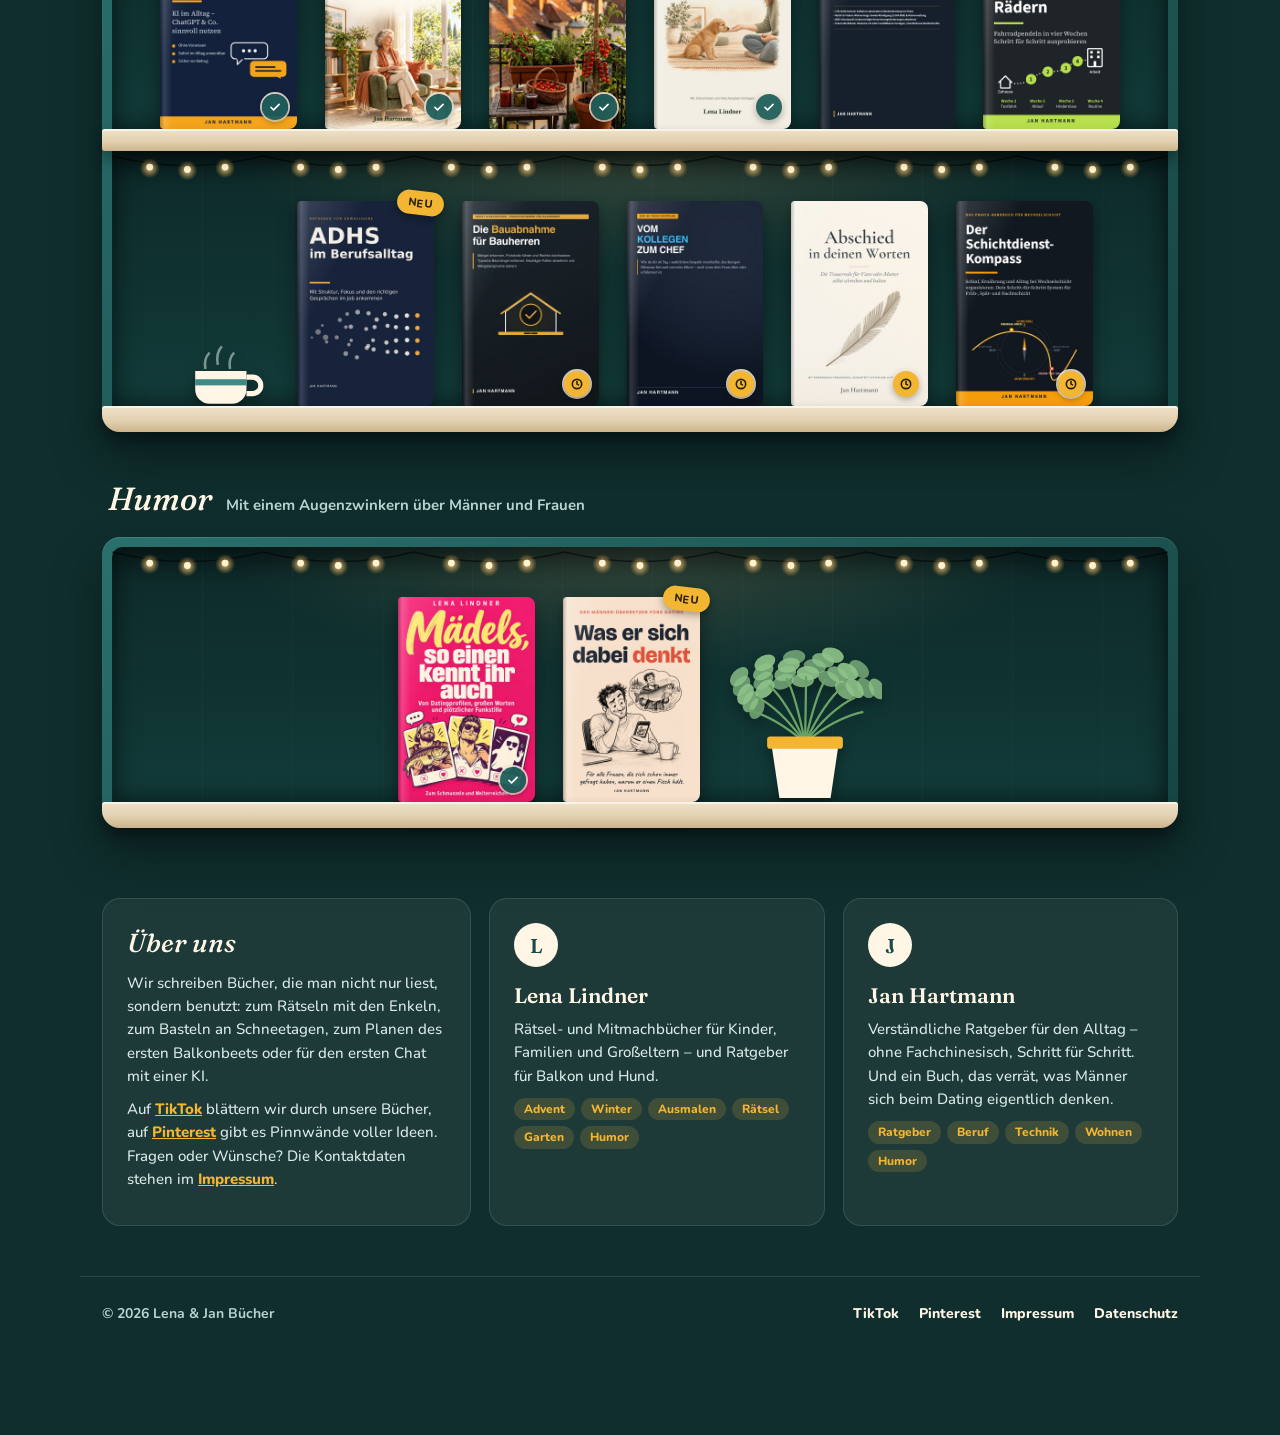
==== commit f2996961: "Startseite als interaktives Bücherregal Ein Regal pro Genre mit Lichterketten, Filtern, Suche und Le" ====
--- a/index.html
+++ b/index.html
@@ -52,7 +52,7 @@
       "description": "24 Tage Rätselspaß · Enkel & Großeltern",
       "image": "https://xn--lena-jan-bcher-psb.de/img/advents-duell.jpg",
       "inLanguage": "de",
-      "url": "https://www.amazon.de/dp/ASIN"
+      "url": "https://www.amazon.de/dp/B0HM1RHVXY"
      }
     },
     {
@@ -301,66 +301,52 @@
 }
   </script>
   <link rel="icon" href="img/logo.png?v=2">
-  <link rel="stylesheet" href="style.css?v=4">
+  <link rel="stylesheet" href="regal.css?v=1">
+  <script>document.documentElement.classList.add('js')</script>
 
 </head>
 <body>
 
-<header class="hero">
-  <div class="wrap">
-    <div class="topnav">
-      <a href="./">Lena &amp; Jan</a>
-      <nav>
-        <a href="#buecher">Bücher</a>
-        <a href="#ueber">Über uns</a>
-      </nav>
-    </div>
-    <img class="hero-logo" src="img/logo.png?v=2" alt="Logo Lena &amp; Jan Bücher" width="120" height="120">
-    <h1>Lena &amp; Jan</h1>
-    <p>Bücher zum Rätseln, Mitmachen und Loslegen – für Kinder, Familien und alle, die einfach anfangen wollen.</p>
+<header class="head">
+  <div class="brand">
+    <a class="logo" href="./"><img src="img/logo.png?v=2" alt="Logo Lena &amp; Jan Bücher" width="58" height="58"><div><h1>Lena &amp; Jan <i>Bücher</i></h1><small>Bücher, die Spaß machen und weiterhelfen</small></div></a>
     <div class="social">
-      <a class="social-btn tiktok" href="https://www.tiktok.com/@lena_jan_buecher" target="_blank" rel="noopener"><svg viewBox="0 0 24 24" aria-hidden="true"><path fill="currentColor" d="M16.6 5.8A4.3 4.3 0 0 1 15.5 3h-3.1v12.4a2.6 2.6 0 1 1-2.6-2.6c.3 0 .5 0 .8.1V9.7a5.8 5.8 0 0 0-.8-.1 5.7 5.7 0 1 0 5.7 5.7V9a7.4 7.4 0 0 0 4.3 1.4V7.3a4.3 4.3 0 0 1-3.2-1.5z"/></svg>TikTok</a>
-      <a class="social-btn" href="https://de.pinterest.com/LenaJanBu/" target="_blank" rel="noopener"><svg viewBox="0 0 24 24" aria-hidden="true"><path fill="currentColor" d="M12 2a10 10 0 0 0-3.6 19.3c-.1-.8-.2-2 0-2.9l1.2-5s-.3-.6-.3-1.5c0-1.4.8-2.4 1.8-2.4.8 0 1.2.6 1.2 1.4 0 .9-.5 2.1-.8 3.3-.2 1 .5 1.8 1.5 1.8 1.8 0 3.1-1.9 3.1-4.6 0-2.4-1.7-4.1-4.2-4.1-2.9 0-4.5 2.2-4.5 4.4 0 .9.3 1.8.7 2.3.1.1.1.2.1.3l-.3 1.1c0 .2-.1.2-.3.1-1.2-.6-2-2.3-2-3.8 0-3.1 2.3-5.9 6.5-5.9 3.4 0 6 2.4 6 5.6 0 3.4-2.1 6.1-5.1 6.1-1 0-1.9-.5-2.2-1.1l-.6 2.3c-.2.9-.8 2-1.2 2.6A10 10 0 1 0 12 2z"/></svg>Pinterest</a>
+      <a class="tt" href="https://www.tiktok.com/@lena_jan_buecher" target="_blank" rel="noopener"><svg viewBox="0 0 24 24" aria-hidden="true"><path fill="currentColor" d="M16.6 5.8A4.3 4.3 0 0 1 15.5 3h-3.1v12.4a2.6 2.6 0 1 1-2.6-2.6c.3 0 .5 0 .8.1V9.7a5.8 5.8 0 0 0-.8-.1 5.7 5.7 0 1 0 5.7 5.7V9a7.4 7.4 0 0 0 4.3 1.4V7.3a4.3 4.3 0 0 1-3.2-1.5z"/></svg>TikTok</a>
+      <a class="pi" href="https://de.pinterest.com/LenaJanBu/" target="_blank" rel="noopener"><svg viewBox="0 0 24 24" aria-hidden="true"><path fill="currentColor" d="M12 2a10 10 0 0 0-3.6 19.3c-.1-.8-.2-2 0-2.9l1.2-5s-.3-.6-.3-1.5c0-1.4.8-2.4 1.8-2.4.8 0 1.2.6 1.2 1.4 0 .9-.5 2.1-.8 3.3-.2 1 .5 1.8 1.5 1.8 1.8 0 3.1-1.9 3.1-4.6 0-2.4-1.7-4.1-4.2-4.1-2.9 0-4.5 2.2-4.5 4.4 0 .9.3 1.8.7 2.3.1.1.1.2.1.3l-.3 1.1c0 .2-.1.2-.3.1-1.2-.6-2-2.3-2-3.8 0-3.1 2.3-5.9 6.5-5.9 3.4 0 6 2.4 6 5.6 0 3.4-2.1 6.1-5.1 6.1-1 0-1.9-.5-2.2-1.1l-.6 2.3c-.2.9-.8 2-1.2 2.6A10 10 0 1 0 12 2z"/></svg>Pinterest</a>
     </div>
   </div>
+  <nav class="pills" aria-label="Bücher filtern">
+    <button class="pill on" data-f="alle"><svg viewBox="0 0 24 24" fill="currentColor" aria-hidden="true"><rect x="3" y="3" width="7" height="7" rx="1.5"/><rect x="14" y="3" width="7" height="7" rx="1.5"/><rect x="3" y="14" width="7" height="7" rx="1.5"/><rect x="14" y="14" width="7" height="7" rx="1.5"/></svg>Alle</button>
+    <button class="pill" data-f="Lena Lindner">Lena Lindner</button>
+    <button class="pill" data-f="Jan Hartmann">Jan Hartmann</button>
+    <button class="pill" data-f="kinder">Für Kinder</button>
+    <button class="pill" data-f="neu">Neu</button>
+    <button class="pill" data-f="bald"><svg viewBox="0 0 24 24" fill="none" stroke="currentColor" stroke-width="2.4" stroke-linecap="round" aria-hidden="true"><circle cx="12" cy="12" r="9"/><path d="M12 7v5l3 2"/></svg>Bald erhältlich</button>
+  </nav>
 </header>
 
-<main class="wrap">
-
-  <!-- ===== AUTOREN ===== -->
-  <div class="authors lift">
-    <div class="card author">
-      <div class="author-mono" aria-hidden="true">L</div>
-      <div>
-        <h2>Lena Lindner</h2>
-        <p>Rätsel- und Mitmachbücher für Kinder, Familien und Großeltern – und Ratgeber für Balkon und Hund.</p>
-        <div class="tags"><span class="tag">Advent</span><span class="tag">Winter</span><span class="tag">Ausmalen</span><span class="tag">Rätsel</span><span class="tag">Garten</span><span class="tag">Humor</span></div>
-      </div>
-    </div>
-    <div class="card author">
-      <div class="author-mono" aria-hidden="true">J</div>
-      <div>
-        <h2>Jan Hartmann</h2>
-        <p>Verständliche Ratgeber für den Alltag – ohne Fachchinesisch, Schritt für Schritt. Und ein Buch, das verrät, was Männer sich beim Dating eigentlich denken.</p>
-        <div class="tags"><span class="tag">Ratgeber</span><span class="tag">Beruf</span><span class="tag">Technik</span><span class="tag">Wohnen</span><span class="tag">Humor</span></div>
-      </div>
-    </div>
-  </div>
+<main>
+
+  <!-- ===== REGAL (wird von regal.js aus den Buchkarten unten gebaut) ===== -->
+  <div class="case" id="regal"></div>
 
   <!-- ===== BÜCHER =====
-       Pro Buch eine <article class="book">.
-       Veröffentlicht:  <a class="btn" href="https://www.amazon.de/dp/ASIN" target="_blank" rel="noopener">Bei Amazon ansehen</a>
-       Noch nicht:      <span class="btn btn-soon">Bald erhältlich</span>
+       Pro Buch eine Buchkarte (article, Klasse "book") unter der passenden Rubrik (h3, Klasse "category").
+       Veröffentlicht:  a class="btn" mit href="https://www.amazon.de/dp/…"  – Text „Bei Amazon ansehen“
+       Noch nicht:      span class="btn btn-soon" – Text „Bald erhältlich“
+       Neu erschienen:  p class="flag" mit „Neu“ unter dem Titel (bekommt im Regal das goldene NEU-Schild)
+       Cover-Bilder mit width/height angeben (Seitenverhältnis fürs Regal).
+       Danach tools/website_jsonld.py ausführen.
   -->
-  <section id="buecher">
-    <h2 class="section-title">Unsere Bücher</h2>
-    <p class="section-sub">Alle Bücher gibt es als Taschenbuch bei Amazon – mit Leseprobe.</p>
+  <section id="buecher" class="katalog">
+    <h2 class="sr-only">Unsere Bücher</h2>
 
     <h3 class="category">Advent &amp; Winter</h3>
+    <p class="category-sub">Rätseln, Basteln und Vorlesen bis Heiligabend</p>
     <div class="books">
 
       <article class="book">
-        <div class="cover"><img src="img/advents-duell.jpg?v=2" alt="Cover: Das große Advents-Duell" loading="lazy"></div>
+        <div class="cover"><img src="img/advents-duell.jpg?v=2" alt="Cover: Das große Advents-Duell" width="600" height="600" loading="lazy"></div>
         <p class="by">Lena Lindner</p>
         <h4>Das große Advents-Duell</h4>
         <p class="meta">24 Tage Rätselspaß · Enkel &amp; Großeltern</p>
@@ -369,7 +355,7 @@
       </article>
 
       <article class="book">
-        <div class="cover"><img src="img/emil.jpg" alt="Cover: Emil und die verschwundenen Wunschzettel" loading="lazy"></div>
+        <div class="cover"><img src="img/emil.jpg" alt="Cover: Emil und die verschwundenen Wunschzettel" width="600" height="790" loading="lazy"></div>
         <p class="by">Lena Lindner</p>
         <h4>Emil und die verschwundenen Wunschzettel</h4>
         <p class="meta">Adventsabenteuer · 5–7 Jahre</p>
@@ -378,7 +364,7 @@
       </article>
 
       <article class="book">
-        <div class="cover"><img src="img/winterbuch.jpg" alt="Cover: Mein großes Winter-Mitmachbuch" loading="lazy"></div>
+        <div class="cover"><img src="img/winterbuch.jpg" alt="Cover: Mein großes Winter-Mitmachbuch" width="600" height="776" loading="lazy"></div>
         <p class="by">Lena Lindner</p>
         <h4>Mein großes Winter-Mitmachbuch</h4>
         <p class="meta">Rätseln · Basteln · Backen · Entdecken · 6–10 Jahre</p>
@@ -389,10 +375,11 @@
     </div>
 
     <h3 class="category">Ausmalen</h3>
+    <p class="category-sub">Für kleine und große Künstler</p>
     <div class="books">
 
       <article class="book">
-        <div class="cover"><img src="img/weihnachts-malbuch.jpg" alt="Cover: Mein buntes Weihnachts-Malbuch" loading="lazy"></div>
+        <div class="cover"><img src="img/weihnachts-malbuch.jpg" alt="Cover: Mein buntes Weihnachts-Malbuch" width="541" height="700" loading="lazy"></div>
         <p class="by">Lena Lindner</p>
         <h4>Mein buntes Weihnachts-Malbuch</h4>
         <p class="meta">60 Weihnachtsmotive · mit Farbvorlage · ab 3 Jahren</p>
@@ -401,7 +388,7 @@
       </article>
 
       <article class="book">
-        <div class="cover"><img src="img/weiterzeichnen.jpg" alt="Cover: Ausmalen und Weiterzeichnen – Das Malbuch mit Funki dem Drachen" loading="lazy"></div>
+        <div class="cover"><img src="img/weiterzeichnen.jpg" alt="Cover: Ausmalen und Weiterzeichnen – Das Malbuch mit Funki dem Drachen" width="541" height="700" loading="lazy"></div>
         <p class="by">Lena Lindner</p>
         <h4>Ausmalen und Weiterzeichnen</h4>
         <p class="meta">Das Malbuch mit Funki dem Drachen · ab 5 Jahren</p>
@@ -410,7 +397,7 @@
       </article>
 
       <article class="book">
-        <div class="cover"><img src="img/berufe-ausmalbuch.jpg" alt="Cover: Wenn ich groß bin – Mein Berufe-Ausmalbuch" loading="lazy"></div>
+        <div class="cover"><img src="img/berufe-ausmalbuch.jpg" alt="Cover: Wenn ich groß bin – Mein Berufe-Ausmalbuch" width="600" height="776" loading="lazy"></div>
         <p class="by">Lena Lindner</p>
         <h4>Wenn ich groß bin – Mein Berufe-Ausmalbuch</h4>
         <p class="meta">60 Berufe zum Ausmalen · ab 4 Jahren</p>
@@ -419,9 +406,10 @@
       </article>
 
       <article class="book">
-        <div class="cover"><img src="img/kleine-auszeit.jpg" alt="Cover: Kleine Auszeit – Das Wohlfühl-Ausmalbuch für Erwachsene" loading="lazy"></div>
+        <div class="cover"><img src="img/kleine-auszeit.jpg" alt="Cover: Kleine Auszeit – Das Wohlfühl-Ausmalbuch für Erwachsene" width="541" height="700" loading="lazy"></div>
         <p class="by">Lena Lindner</p>
         <h4>Kleine Auszeit</h4>
+        <p class="flag">Neu</p>
         <p class="meta">Das Wohlfühl-Ausmalbuch für Erwachsene</p>
         <p>40 filigrane Motive zum Entspannen: Blüten, Tiere in der Natur, gemütliche Rückzugsorte und Mandalas – einseitig bedruckt, im Großformat, mit Stiftetest und Farbpalette.</p>
         <a class="btn" href="https://www.amazon.de/dp/B0HRSPWF1Q" target="_blank" rel="noopener">Bei Amazon ansehen</a>
@@ -430,10 +418,11 @@
     </div>
 
     <h3 class="category">Rätsel &amp; Denksport</h3>
+    <p class="category-sub">Gedächtnistraining mit schönen Erinnerungen</p>
     <div class="books">
 
       <article class="book">
-        <div class="cover"><img src="img/senioren-raetsel.jpg" alt="Cover: Denksport &amp; Rätselspaß für Senioren im Großdruck" loading="lazy"></div>
+        <div class="cover"><img src="img/senioren-raetsel.jpg" alt="Cover: Denksport &amp; Rätselspaß für Senioren im Großdruck" width="541" height="700" loading="lazy"></div>
         <p class="by">Lena Lindner</p>
         <h4>Denksport &amp; Rätselspaß für Senioren</h4>
         <p class="meta">Das große Nostalgie-Aktivitätsbuch · Großdruck</p>
@@ -444,10 +433,11 @@
     </div>
 
     <h3 class="category">Ratgeber</h3>
+    <p class="category-sub">Verständlich und Schritt für Schritt – für Beruf und Alltag</p>
     <div class="books">
 
       <article class="book">
-        <div class="cover"><img src="img/ki-fuer-einsteiger.jpg?v=2" alt="Cover: KI für Einsteiger" loading="lazy"></div>
+        <div class="cover"><img src="img/ki-fuer-einsteiger.jpg?v=2" alt="Cover: KI für Einsteiger" width="600" height="900" loading="lazy"></div>
         <p class="by">Jan Hartmann</p>
         <h4>KI für Einsteiger</h4>
         <p class="meta">KI im Alltag – ChatGPT &amp; Co. sinnvoll nutzen</p>
@@ -456,7 +446,7 @@
       </article>
 
       <article class="book">
-        <div class="cover"><img src="img/kleiner-wohnen-im-alter.jpg" alt="Cover: Kleiner wohnen im Alter" loading="lazy"></div>
+        <div class="cover"><img src="img/kleiner-wohnen-im-alter.jpg" alt="Cover: Kleiner wohnen im Alter" width="600" height="900" loading="lazy"></div>
         <p class="by">Jan Hartmann</p>
         <h4>Kleiner wohnen im Alter</h4>
         <p class="meta">Den Haushalt verkleinern, den Umzug planen und gut ankommen</p>
@@ -465,7 +455,7 @@
       </article>
 
       <article class="book">
-        <div class="cover"><img src="img/balkon-ernte.jpg" alt="Cover: Balkon-Ernte" loading="lazy"></div>
+        <div class="cover"><img src="img/balkon-ernte.jpg" alt="Cover: Balkon-Ernte" width="600" height="900" loading="lazy"></div>
         <p class="by">Lena Lindner</p>
         <h4>Balkon-Ernte</h4>
         <p class="meta">Anbauen, ernten, haltbar machen</p>
@@ -474,7 +464,7 @@
       </article>
 
       <article class="book">
-        <div class="cover"><img src="img/welpenerziehung.jpg?v=2" alt="Cover: Welpenerziehung für Berufstätige" loading="lazy"></div>
+        <div class="cover"><img src="img/welpenerziehung.jpg?v=2" alt="Cover: Welpenerziehung für Berufstätige" width="600" height="900" loading="lazy"></div>
         <p class="by">Lena Lindner</p>
         <h4>Welpenerziehung für Berufstätige</h4>
         <p class="meta">Der alltagstaugliche Fahrplan für Homeoffice &amp; Hybrid</p>
@@ -484,34 +474,37 @@
 
 
       <article class="book">
-        <div class="cover"><img src="img/haushaltsaufloesung.jpg" alt="Cover: Haushaltsauflösung und Erbe" loading="lazy"></div>
+        <div class="cover"><img src="img/haushaltsaufloesung.jpg" alt="Cover: Haushaltsauflösung und Erbe" width="600" height="900" loading="lazy"></div>
         <p class="by">Jan Hartmann</p>
         <h4>Haushaltsauflösung und Erbe</h4>
+        <p class="flag">Neu</p>
         <p class="meta">Schritt für Schritt durch den Nachlass</p>
         <p>Die Wohnung eines geliebten Menschen auflösen – ohne Überforderung und teure Fristversäumnisse: von den ersten 72 Stunden über Fristen und Erbrecht bis zur Wohnungsübergabe, mit Checklisten und Vorlagen.</p>
         <a class="btn" href="https://www.amazon.de/dp/B0HQ5CWDXD" target="_blank" rel="noopener">Bei Amazon ansehen</a>
       </article>
 
       <article class="book">
-        <div class="cover"><img src="img/fahrradpendeln.jpg" alt="Cover: Dein Arbeitsweg auf zwei Rädern" loading="lazy"></div>
+        <div class="cover"><img src="img/fahrradpendeln.jpg" alt="Cover: Dein Arbeitsweg auf zwei Rädern" width="600" height="900" loading="lazy"></div>
         <p class="by">Jan Hartmann</p>
         <h4>Dein Arbeitsweg auf zwei Rädern</h4>
+        <p class="flag">Neu</p>
         <p class="meta">Fahrradpendeln in vier Wochen ausprobieren</p>
         <p>Mit dem Rad zur Arbeit, aber wo anfangen? In vier flexiblen Wochen von der Idee zur eigenen Routine – mit dem Rad, das du schon hast: Route, Kleidung, Tasche, Ankommen im Büro und Plan B.</p>
         <a class="btn" href="https://www.amazon.de/dp/B0HQY4ZCF3" target="_blank" rel="noopener">Bei Amazon ansehen</a>
       </article>
 
       <article class="book">
-        <div class="cover"><img src="img/adhs-beruf.jpg" alt="Cover: ADHS im Berufsalltag" loading="lazy"></div>
+        <div class="cover"><img src="img/adhs-beruf.jpg" alt="Cover: ADHS im Berufsalltag" width="600" height="900" loading="lazy"></div>
         <p class="by">Jan Hartmann</p>
         <h4>ADHS im Berufsalltag</h4>
+        <p class="flag">Neu</p>
         <p class="meta">Ratgeber für Erwachsene</p>
         <p>Mit Struktur, Fokus und den richtigen Gesprächen im Job ankommen.</p>
         <a class="btn" href="https://www.amazon.de/dp/B0HQKC95LQ" target="_blank" rel="noopener">Bei Amazon ansehen</a>
       </article>
 
       <article class="book">
-        <div class="cover"><img src="img/bauabnahme.jpg" alt="Cover: Die Bauabnahme für Bauherren" loading="lazy"></div>
+        <div class="cover"><img src="img/bauabnahme.jpg" alt="Cover: Die Bauabnahme für Bauherren" width="600" height="900" loading="lazy"></div>
         <p class="by">Jan Hartmann</p>
         <h4>Die Bauabnahme für Bauherren</h4>
         <p class="meta">Praxis-Ratgeber für Bauherren</p>
@@ -520,7 +513,7 @@
       </article>
 
       <article class="book">
-        <div class="cover"><img src="img/kollegen-zum-chef.jpg" alt="Cover: Vom Kollegen zum Chef" loading="lazy"></div>
+        <div class="cover"><img src="img/kollegen-zum-chef.jpg" alt="Cover: Vom Kollegen zum Chef" width="600" height="900" loading="lazy"></div>
         <p class="by">Jan Hartmann</p>
         <h4>Vom Kollegen zum Chef</h4>
         <p class="meta">Der 90-Tage-Fahrplan für neue Führungskräfte</p>
@@ -529,7 +522,7 @@
       </article>
 
       <article class="book">
-        <div class="cover"><img src="img/trauerrede.jpg" alt="Cover: Abschied in deinen Worten" loading="lazy"></div>
+        <div class="cover"><img src="img/trauerrede.jpg" alt="Cover: Abschied in deinen Worten" width="600" height="900" loading="lazy"></div>
         <p class="by">Jan Hartmann</p>
         <h4>Abschied in deinen Worten</h4>
         <p class="meta">Die Trauerrede für Vater oder Mutter</p>
@@ -537,7 +530,7 @@
         <span class="btn btn-soon">Bald erhältlich</span>
       </article>
       <article class="book">
-        <div class="cover"><img src="img/schichtdienst.jpg" alt="Cover: Der Schichtdienst-Kompass" loading="lazy"></div>
+        <div class="cover"><img src="img/schichtdienst.jpg" alt="Cover: Der Schichtdienst-Kompass" width="600" height="900" loading="lazy"></div>
         <p class="by">Jan Hartmann</p>
         <h4>Der Schichtdienst-Kompass</h4>
         <p class="meta">Das Praxis-Handbuch für Wechselschicht</p>
@@ -548,10 +541,11 @@
     </div>
 
     <h3 class="category">Humor</h3>
+    <p class="category-sub">Mit einem Augenzwinkern über Männer und Frauen</p>
     <div class="books">
 
       <article class="book">
-        <div class="cover"><img src="img/maedels.jpg" alt="Cover: Mädels, so einen kennt ihr auch" loading="lazy"></div>
+        <div class="cover"><img src="img/maedels.jpg" alt="Cover: Mädels, so einen kennt ihr auch" width="600" height="900" loading="lazy"></div>
         <p class="by">Lena Lindner</p>
         <h4>Mädels, so einen kennt ihr auch</h4>
         <p class="meta">Zum Schmunzeln und Weiterreichen</p>
@@ -560,9 +554,10 @@
       </article>
 
       <article class="book">
-        <div class="cover"><img src="img/was-er-sich-dabei-denkt.jpg" alt="Cover: Was er sich dabei denkt" loading="lazy"></div>
+        <div class="cover"><img src="img/was-er-sich-dabei-denkt.jpg" alt="Cover: Was er sich dabei denkt" width="600" height="900" loading="lazy"></div>
         <p class="by">Jan Hartmann</p>
         <h4>Was er sich dabei denkt</h4>
+        <p class="flag">Neu</p>
         <p class="meta">Der Männer-Übersetzer fürs Dating</p>
         <p>Er schreibt „Na, alles gut?“ und hat vorher sieben Minuten über ein Ausrufezeichen nachgedacht. Ein Mann öffnet die Tür zu seinem Kopf – zum Lachen, Wiedererkennen und Weiterreichen.</p>
         <a class="btn" href="https://www.amazon.de/dp/B0HQYCDXCW" target="_blank" rel="noopener">Bei Amazon ansehen</a>
@@ -572,35 +567,49 @@
   </section>
 
   <!-- ===== ÜBER UNS ===== -->
-  <section id="folgen">
-    <div class="card follow">
-      <div class="follow-text">
-        <h2 class="section-title">Blick in die Bücher</h2>
-        <p>Auf TikTok blättern wir durch unsere Bücher, zeigen Seiten zum Mitraten und Ideen für Advent, Winter und Alltag. Auf Pinterest gibt es dazu Pinnwände voller Ideen.</p>
-      </div>
-      <div class="follow-links">
-        <a class="btn" href="https://www.tiktok.com/@lena_jan_buecher" target="_blank" rel="noopener"><svg viewBox="0 0 24 24" aria-hidden="true"><path fill="currentColor" d="M16.6 5.8A4.3 4.3 0 0 1 15.5 3h-3.1v12.4a2.6 2.6 0 1 1-2.6-2.6c.3 0 .5 0 .8.1V9.7a5.8 5.8 0 0 0-.8-.1 5.7 5.7 0 1 0 5.7 5.7V9a7.4 7.4 0 0 0 4.3 1.4V7.3a4.3 4.3 0 0 1-3.2-1.5z"/></svg>Auf TikTok folgen</a>
-        <a class="btn btn-ghost" href="https://de.pinterest.com/LenaJanBu/" target="_blank" rel="noopener"><svg viewBox="0 0 24 24" aria-hidden="true"><path fill="currentColor" d="M12 2a10 10 0 0 0-3.6 19.3c-.1-.8-.2-2 0-2.9l1.2-5s-.3-.6-.3-1.5c0-1.4.8-2.4 1.8-2.4.8 0 1.2.6 1.2 1.4 0 .9-.5 2.1-.8 3.3-.2 1 .5 1.8 1.5 1.8 1.8 0 3.1-1.9 3.1-4.6 0-2.4-1.7-4.1-4.2-4.1-2.9 0-4.5 2.2-4.5 4.4 0 .9.3 1.8.7 2.3.1.1.1.2.1.3l-.3 1.1c0 .2-.1.2-.3.1-1.2-.6-2-2.3-2-3.8 0-3.1 2.3-5.9 6.5-5.9 3.4 0 6 2.4 6 5.6 0 3.4-2.1 6.1-5.1 6.1-1 0-1.9-.5-2.2-1.1l-.6 2.3c-.2.9-.8 2-1.2 2.6A10 10 0 1 0 12 2z"/></svg>Pinterest ansehen</a>
-      </div>
+  <section class="about" id="ueber">
+    <div>
+      <h2>Über uns</h2>
+      <p>Wir schreiben Bücher, die man nicht nur liest, sondern benutzt: zum Rätseln mit den Enkeln, zum Basteln an Schneetagen, zum Planen des ersten Balkonbeets oder für den ersten Chat mit einer KI.</p>
+      <p>Auf <a href="https://www.tiktok.com/@lena_jan_buecher" target="_blank" rel="noopener">TikTok</a> blättern wir durch unsere Bücher, auf <a href="https://de.pinterest.com/LenaJanBu/" target="_blank" rel="noopener">Pinterest</a> gibt es Pinnwände voller Ideen. Fragen oder Wünsche? Die Kontaktdaten stehen im <a href="impressum.html">Impressum</a>.</p>
+    </div>
+    <div>
+      <div class="mono" aria-hidden="true">L</div>
+      <h3>Lena Lindner</h3>
+      <p>Rätsel- und Mitmachbücher für Kinder, Familien und Großeltern – und Ratgeber für Balkon und Hund.</p>
+      <div class="tags"><span>Advent</span><span>Winter</span><span>Ausmalen</span><span>Rätsel</span><span>Garten</span><span>Humor</span></div>
+    </div>
+    <div>
+      <div class="mono" aria-hidden="true">J</div>
+      <h3>Jan Hartmann</h3>
+      <p>Verständliche Ratgeber für den Alltag – ohne Fachchinesisch, Schritt für Schritt. Und ein Buch, das verrät, was Männer sich beim Dating eigentlich denken.</p>
+      <div class="tags"><span>Ratgeber</span><span>Beruf</span><span>Technik</span><span>Wohnen</span><span>Humor</span></div>
     </div>
   </section>
 
-  <section id="ueber">
-    <div class="card about">
-      <h2 class="section-title">Über uns</h2>
-      <p>Wir schreiben Bücher, die man nicht nur liest, sondern benutzt: zum Rätseln mit den Enkeln, zum Basteln an Schneetagen, zum Planen des ersten Balkonbeets oder für den ersten Chat mit einer KI.</p>
-      <p>Fragen oder Wünsche? Die Kontaktdaten stehen im <a href="impressum.html">Impressum</a>.</p>
-    </div>
-  </section>
-
 </main>
 
 <footer class="site-footer">
-  <div class="wrap">
-    <span>© 2026 Lena &amp; Jan Bücher</span>
-    <span><a href="https://www.tiktok.com/@lena_jan_buecher" target="_blank" rel="noopener">TikTok</a><a href="https://de.pinterest.com/LenaJanBu/" target="_blank" rel="noopener">Pinterest</a><a href="impressum.html">Impressum</a><a href="datenschutz.html">Datenschutz</a></span>
-  </div>
+  <span>© 2026 Lena &amp; Jan Bücher</span>
+  <nav aria-label="Rechtliches und Kanäle"><a href="https://www.tiktok.com/@lena_jan_buecher" target="_blank" rel="noopener">TikTok</a><a href="https://de.pinterest.com/LenaJanBu/" target="_blank" rel="noopener">Pinterest</a><a href="impressum.html">Impressum</a><a href="datenschutz.html">Datenschutz</a></nav>
 </footer>
 
+<button class="fab" id="fabZoom" title="Größere Cover" aria-label="Größere Cover"><svg viewBox="0 0 24 24" aria-hidden="true"><path d="M14 4h6v6M10 20H4v-6M20 4l-7 7M4 20l7-7"/></svg></button>
+<input class="search" id="q" type="search" placeholder="Titel oder Thema suchen …" aria-label="Bücher durchsuchen">
+<button class="fab" id="fabSearch" title="Suchen" aria-label="Suchen"><svg viewBox="0 0 24 24" aria-hidden="true"><circle cx="10.5" cy="10.5" r="6.5"/><path d="M20 20l-4.8-4.8"/></svg></button>
+
+<div class="reader" id="reader" aria-hidden="true">
+  <article class="card" role="dialog" aria-modal="true" aria-labelledby="rtitle">
+    <button class="close" id="close" aria-label="Schließen">×</button>
+    <div class="stage"><div class="book3d"><img id="rimg" alt=""><div class="pages"></div></div></div>
+    <div class="info">
+      <div class="kick" id="rcat"></div><h2 id="rtitle"></h2><div class="by" id="rby"></div>
+      <div class="meta" id="rmeta"></div><p class="txt" id="rtxt"></p><div id="rbtn"></div>
+      <div class="nav"><button id="prev">← Vorheriges</button><span id="rpos"></span><button id="next">Nächstes →</button></div>
+    </div>
+  </article>
+</div>
+
+<script src="regal.js?v=1"></script>
 </body>
 </html>
--- a/regal.css
+++ b/regal.css
@@ -0,0 +1,179 @@
+/* Startseite „Bücherregal“ – Impressum und Datenschutz nutzen weiter style.css */
+@font-face { font-family: "Fraunces"; src: url("fonts/fraunces-latin-600-normal.woff2") format("woff2"); font-weight: 600; font-display: swap; }
+@font-face { font-family: "Fraunces"; src: url("fonts/fraunces-latin-500-italic.woff2") format("woff2"); font-weight: 500; font-style: italic; font-display: swap; }
+@font-face { font-family: "Nunito"; src: url("fonts/nunito-latin-500-normal.ttf") format("truetype"); font-weight: 500; font-display: swap; }
+@font-face { font-family: "Nunito"; src: url("fonts/nunito-latin-700-normal.woff2") format("woff2"); font-weight: 600 700; font-display: swap; }
+@font-face { font-family: "Nunito"; src: url("fonts/nunito-latin-800-normal.ttf") format("truetype"); font-weight: 800; font-display: swap; }
+
+:root { --green: #1f5e5b; --green-d: #174a48; --deep: #0f2e2d; --niche: #123b39; --gold: #f2b632; --cream: #fff6e6;
+  --mint: #b8d3cf; --birch: #efe2c8; --birch-d: #cdb48c; --ch: 205px; --gap: 28px; }
+* { box-sizing: border-box; }
+html, body { margin: 0; }
+body { color: var(--cream); font: 600 15px/1.55 Nunito, system-ui, sans-serif; overflow-x: hidden; background-color: var(--deep);
+  background-image: radial-gradient(ellipse 80% 40% at 50% 0, rgba(242,182,50,.10), transparent 70%),
+    linear-gradient(170deg, var(--green) 0%, var(--green-d) 35%, var(--deep) 100%);
+  background-attachment: fixed; }
+button { font: inherit; cursor: pointer; color: inherit; }
+h1, h2, h3, h4 { font-family: Fraunces, Georgia, serif; margin: 0; font-weight: 600; }
+a { color: inherit; }
+.sr-only { position: absolute; width: 1px; height: 1px; overflow: hidden; clip: rect(0 0 0 0); white-space: nowrap; }
+
+/* Kopf */
+.head { max-width: 1120px; margin: auto; padding: 26px 22px 0; }
+.brand { display: flex; justify-content: space-between; align-items: center; gap: 18px; flex-wrap: wrap; }
+.logo { display: flex; align-items: center; gap: 14px; text-decoration: none; }
+.logo img { width: 58px; height: 58px; border-radius: 50%; box-shadow: 0 0 0 2px rgba(255,246,230,.25); }
+.logo h1 { font-size: clamp(24px, 3.4vw, 34px); line-height: 1.05; }
+.logo h1 i { color: var(--gold); font-weight: 500; }
+.logo small { display: block; color: var(--mint); font-weight: 700; font-size: 13px; margin-top: 3px; }
+.social { display: flex; gap: 10px; flex-wrap: wrap; }
+.social a { display: flex; align-items: center; gap: 8px; padding: 10px 18px; border-radius: 999px; text-decoration: none; font-weight: 800; font-size: 14px;
+  box-shadow: 0 6px 16px rgba(0,0,0,.25); transition: transform .2s; }
+.social a:hover { transform: translateY(-2px); }
+.social .tt { background: var(--gold); color: #2b2100; }
+.social .pi { background: var(--cream); color: var(--green-d); }
+.social svg { width: 16px; height: 16px; }
+.pills { display: none; gap: 10px; overflow-x: auto; padding: 24px 0 6px; scrollbar-width: none; }
+.js .pills { display: flex; }
+.pill { flex: none; display: flex; align-items: center; gap: 7px; padding: 10px 18px; border-radius: 999px; border: 1px solid rgba(255,246,230,.22);
+  background: rgba(255,255,255,.05); font-weight: 800; font-size: 14px; transition: .2s; }
+.pill:hover { background: rgba(255,255,255,.1); }
+.pill.on { background: var(--cream); color: var(--green-d); border-color: var(--cream); }
+.pill svg { width: 16px; height: 16px; }
+
+/* Bücherliste ohne JavaScript (und für Suchmaschinen) */
+.katalog { max-width: 1120px; margin: 0 auto; padding: 10px 22px 30px; }
+.js .katalog { display: none; }
+.katalog h3.category { font-size: 28px; font-style: italic; font-weight: 500; margin: 34px 0 4px; }
+.katalog .category-sub { color: var(--mint); margin: 0 0 14px; }
+.katalog .books { display: grid; grid-template-columns: repeat(auto-fill, minmax(200px, 1fr)); gap: 18px; }
+.katalog .book { background: rgba(255,255,255,.06); border-radius: 14px; padding: 14px; }
+.katalog .book img { width: 100%; height: auto; border-radius: 6px; }
+.katalog .by, .katalog .meta { margin: 6px 0 0; color: var(--mint); font-size: 13px; }
+.katalog h4 { font-size: 18px; margin-top: 4px; }
+.katalog .flag { display: inline-block; margin: 0; background: var(--gold); color: #2b2100; border-radius: 999px; padding: 0 8px; font-size: 11px; font-weight: 800; }
+.katalog .btn { display: inline-block; margin-top: 6px; }
+
+/* Regalfächer */
+.case { max-width: 1120px; margin: 0 auto; padding: 10px 22px 40px; }
+.genre { margin-top: 42px; animation: fade .5s backwards; }
+@keyframes fade { from { opacity: 0; transform: translateY(12px); } }
+.genre header { display: flex; align-items: baseline; gap: 14px; margin: 0 6px 14px; flex-wrap: wrap; }
+.genre h2 { font-size: clamp(24px, 3vw, 32px); font-style: italic; font-weight: 500; }
+.genre header p { margin: 0; color: var(--mint); font-size: 15px; }
+.cab { border-radius: 18px; padding: 10px 10px 0; background: linear-gradient(145deg, #2a706c, #164543);
+  box-shadow: 0 24px 50px rgba(0,0,0,.35), inset 0 1px 0 rgba(255,255,255,.12); }
+.shelf { position: relative; border-radius: 10px 10px 0 0;
+  background: radial-gradient(ellipse 55% 70% at 50% 0, rgba(255,214,140,.16), transparent 70%),
+    repeating-linear-gradient(90deg, rgba(255,255,255,.025) 0 1px, transparent 1px 90px), linear-gradient(#0d2a29, var(--niche));
+  box-shadow: inset 0 16px 26px rgba(0,0,0,.5), inset 0 -10px 16px rgba(0,0,0,.25); }
+.plank + .shelf { border-radius: 0; }
+.lights { position: absolute; left: 0; top: 0; height: 40px; pointer-events: none; z-index: 1; }
+.lights .b { animation: tw 3.4s ease-in-out infinite; }
+@keyframes tw { 0%, 100% { opacity: 1; } 50% { opacity: .5; } }
+.items { display: flex; align-items: flex-end; justify-content: center; gap: var(--gap); padding: 50px 18px 0; min-height: calc(var(--ch) + 50px); }
+.plank { position: relative; z-index: 2; height: 22px; margin: 0 -10px; border-radius: 3px;
+  background: linear-gradient(var(--birch), #e2d1b1 55%, var(--birch-d)); box-shadow: 0 8px 14px rgba(0,0,0,.35), inset 0 2px 0 rgba(255,255,255,.6); }
+.plank:last-child { border-radius: 3px 3px 18px 18px; height: 26px; }
+
+.book-b { position: relative; z-index: 2; flex: none; border: 0; padding: 0; background: none; height: var(--ch); transform-origin: bottom center;
+  transition: transform .35s cubic-bezier(.3,1.5,.5,1); animation: pop .45s backwards; }
+@keyframes pop { from { opacity: 0; transform: translateY(16px); } }
+.book-b:before { content: ""; position: absolute; left: 6%; right: 6%; bottom: -6px; height: 12px; border-radius: 50%; background: rgba(0,0,0,.45); filter: blur(5px); z-index: -1; transition: .35s; }
+.book-b img { display: block; height: 100%; width: auto; border-radius: 4px 8px 8px 4px; box-shadow: inset 4px 0 0 rgba(0,0,0,.12), 0 8px 18px rgba(0,0,0,.45); }
+.book-b:after { content: ""; position: absolute; inset: 0; border-radius: 4px 8px 8px 4px; pointer-events: none;
+  background: linear-gradient(90deg, rgba(0,0,0,.22), rgba(255,255,255,.14) 3%, transparent 9%), linear-gradient(115deg, rgba(255,255,255,.16), transparent 30%); }
+.book-b:hover, .book-b:focus-visible { transform: translateY(-12px) rotate(-1deg) scale(1.05); outline: none; z-index: 6; }
+.book-b:hover:before { transform: scale(.8); opacity: .6; }
+.book-b:hover img, .book-b:focus-visible img { box-shadow: 0 22px 34px rgba(0,0,0,.5), 0 0 0 2px rgba(242,182,50,.55); }
+.badge { position: absolute; bottom: 9px; right: 9px; width: 26px; height: 26px; border-radius: 50%; display: flex; align-items: center; justify-content: center; z-index: 2;
+  background: rgba(31,94,91,.95); box-shadow: 0 2px 6px rgba(0,0,0,.35), 0 0 0 2px rgba(255,246,230,.85); }
+.badge svg { width: 14px; height: 14px; stroke: #fff; fill: none; stroke-width: 2.8; stroke-linecap: round; stroke-linejoin: round; }
+.badge.soon { background: var(--gold); }
+.badge.soon svg { stroke: #2b2100; }
+.badge.new { top: -10px; right: -10px; bottom: auto; width: auto; height: 24px; padding: 0 11px; border-radius: 999px; background: var(--gold); color: #2b2100;
+  font: 800 11px Nunito, sans-serif; letter-spacing: .06em; transform: rotate(7deg); box-shadow: 0 3px 8px rgba(0,0,0,.35); }
+.tip { position: absolute; left: 50%; bottom: calc(100% + 10px); transform: translateX(-50%) translateY(6px); background: var(--cream); color: var(--green-d);
+  font: 800 13px/1.25 Nunito, sans-serif; padding: 7px 12px; border-radius: 9px; white-space: nowrap; opacity: 0; pointer-events: none; transition: .2s;
+  box-shadow: 0 6px 16px rgba(0,0,0,.35); z-index: 5; }
+.book-b:hover .tip, .book-b:focus-visible .tip { opacity: 1; transform: translateX(-50%); }
+.deco { flex: none; align-self: flex-end; pointer-events: none; filter: drop-shadow(0 6px 6px rgba(0,0,0,.35)); }
+.empty { text-align: center; color: var(--mint); padding: 60px 0; }
+
+/* Über uns */
+.about { max-width: 1120px; margin: 30px auto 0; padding: 0 22px 50px; display: grid; grid-template-columns: 1.1fr 1fr 1fr; gap: 18px; }
+.about > div { background: rgba(255,255,255,.06); border: 1px solid rgba(255,246,230,.12); border-radius: 18px; padding: 24px; }
+.about h2 { font-size: 26px; font-style: italic; font-weight: 500; margin-bottom: 8px; }
+.about h3 { font-size: 21px; margin-bottom: 6px; }
+.about p { margin: 0 0 10px; color: #dcebe8; font-weight: 500; }
+.about .mono { width: 44px; height: 44px; border-radius: 50%; background: var(--cream); color: var(--green-d); display: flex; align-items: center; justify-content: center;
+  font: 600 20px Fraunces, serif; margin-bottom: 12px; }
+.about .tags { display: flex; flex-wrap: wrap; gap: 6px; }
+.about .tags span { background: rgba(242,182,50,.16); color: var(--gold); border-radius: 999px; padding: 2px 10px; font-size: 12px; font-weight: 800; }
+.about a { color: var(--gold); font-weight: 800; }
+
+/* Fußzeile */
+.site-footer { max-width: 1120px; margin: 0 auto; padding: 26px 22px 110px; display: flex; justify-content: space-between; gap: 14px; flex-wrap: wrap;
+  color: var(--mint); font-size: 14px; border-top: 1px solid rgba(255,246,230,.12); }
+.site-footer nav { display: flex; gap: 20px; flex-wrap: wrap; }
+.site-footer a { text-decoration: none; font-weight: 800; color: var(--cream); }
+.site-footer a:hover { color: var(--gold); }
+
+/* schwebende Knöpfe */
+.fab { position: fixed; right: 22px; display: none; align-items: center; justify-content: center; width: 60px; height: 60px; border-radius: 18px; border: 0; z-index: 10;
+  background: rgba(255,246,230,.9); backdrop-filter: blur(6px); color: var(--green-d); box-shadow: 0 10px 24px rgba(0,0,0,.35); transition: transform .2s; }
+.js .fab { display: flex; }
+.fab:hover { transform: scale(1.06); }
+.fab svg { width: 26px; height: 26px; stroke: currentColor; fill: none; stroke-width: 2.3; stroke-linecap: round; stroke-linejoin: round; }
+#fabZoom { bottom: 94px; }
+#fabSearch { bottom: 24px; }
+.search { position: fixed; right: 94px; bottom: 30px; z-index: 10; width: 0; opacity: 0; transition: .3s; border: 0; border-radius: 14px; padding: 13px 16px;
+  background: var(--cream); color: var(--green-d); font: 700 15px Nunito, sans-serif; outline: none; box-shadow: 0 10px 24px rgba(0,0,0,.35); }
+.search.open { width: min(320px, calc(100vw - 130px)); opacity: 1; }
+
+/* Leseansicht */
+.reader { position: fixed; inset: 0; z-index: 20; display: flex; align-items: center; justify-content: center; padding: 18px; background: rgba(8,26,25,.72);
+  backdrop-filter: blur(8px); opacity: 0; pointer-events: none; transition: opacity .3s; }
+.reader.open { opacity: 1; pointer-events: auto; }
+.card { position: relative; width: min(940px, 100%); max-height: calc(100vh - 36px); overflow: auto; display: grid; grid-template-columns: 380px 1fr; background: var(--cream);
+  color: #1f2d2c; border-radius: 22px; box-shadow: 0 40px 90px rgba(0,0,0,.5); transform: translateY(30px) scale(.96); transition: transform .4s cubic-bezier(.2,1.2,.4,1); }
+.reader.open .card { transform: none; }
+.stage { perspective: 1400px; display: flex; align-items: center; justify-content: center; padding: 44px 24px; border-radius: 22px 0 0 22px;
+  background: radial-gradient(circle at 50% 40%, #b9d8d3, transparent 75%), #e3efed; }
+.book3d { position: relative; width: 240px; transform-style: preserve-3d; transform: rotateY(-95deg); transition: transform 1s cubic-bezier(.2,.9,.3,1); }
+.reader.open .book3d { transform: rotateY(-24deg) rotateX(4deg); }
+.book3d:hover { transform: rotateY(-6deg) !important; }
+.book3d img { display: block; width: 100%; height: auto; border-radius: 3px 7px 7px 3px; box-shadow: 0 30px 40px rgba(0,0,0,.3); }
+.book3d .pages { position: absolute; top: 2%; bottom: 2%; right: -1px; width: 30px; transform: rotateY(90deg); transform-origin: right;
+  background: repeating-linear-gradient(90deg, #fff 0 1px, #e8e0d0 1px 2px); }
+.info { padding: 40px 38px 32px 26px; }
+.kick { font: 800 12px Nunito, sans-serif; letter-spacing: .2em; text-transform: uppercase; color: var(--green); }
+.info h2 { font-size: 32px; line-height: 1.1; margin: 8px 0 6px; }
+.info .by { font-weight: 800; color: #56706d; }
+.info .meta { font: italic 500 18px Fraunces, serif; color: #3d5553; margin: 8px 0 16px; }
+.txt { font-size: 17px; font-weight: 500; margin: 0 0 22px; }
+.btn { display: inline-flex; padding: 13px 22px; border-radius: 999px; background: var(--green); color: #fff; text-decoration: none; font-weight: 800; }
+.btn-soon { background: #e3efed; color: #56706d; }
+.katalog .btn { padding: 8px 14px; font-size: 13px; }
+.nav { display: flex; justify-content: space-between; align-items: center; margin-top: 28px; padding-top: 16px; border-top: 1px solid #dde9e7; font-size: 14px; color: #56706d; }
+.nav button { background: none; border: 1px solid #c6d9d6; border-radius: 999px; padding: 7px 14px; color: #1f2d2c; font-weight: 800; }
+.close { position: absolute; top: 12px; right: 14px; width: 38px; height: 38px; border-radius: 50%; border: 0; background: rgba(0,0,0,.07); font-size: 22px; color: #1f2d2c; }
+
+@media (max-width: 860px) { .about { grid-template-columns: 1fr; } }
+@media (max-width: 760px) {
+  .card { grid-template-columns: 1fr; }
+  .stage { border-radius: 22px 22px 0 0; padding: 30px; }
+  .book3d { width: 160px; }
+  .info { padding: 22px 22px 24px; }
+  .info h2 { font-size: 25px; }
+  .head, .case, .katalog, .about { padding-left: 12px; padding-right: 12px; }
+  .cab { padding: 7px 7px 0; border-radius: 14px; }
+  .plank { margin: 0 -7px; }
+  .items { padding: 46px 10px 0; }
+  .fab { width: 52px; height: 52px; right: 14px; }
+  #fabZoom { bottom: 80px; }
+  #fabSearch { bottom: 18px; }
+  .search { right: 76px; bottom: 23px; }
+  .tip { display: none; }
+}
+@media (prefers-reduced-motion: reduce) { *, *:before, *:after { animation: none !important; transition: none !important; } }
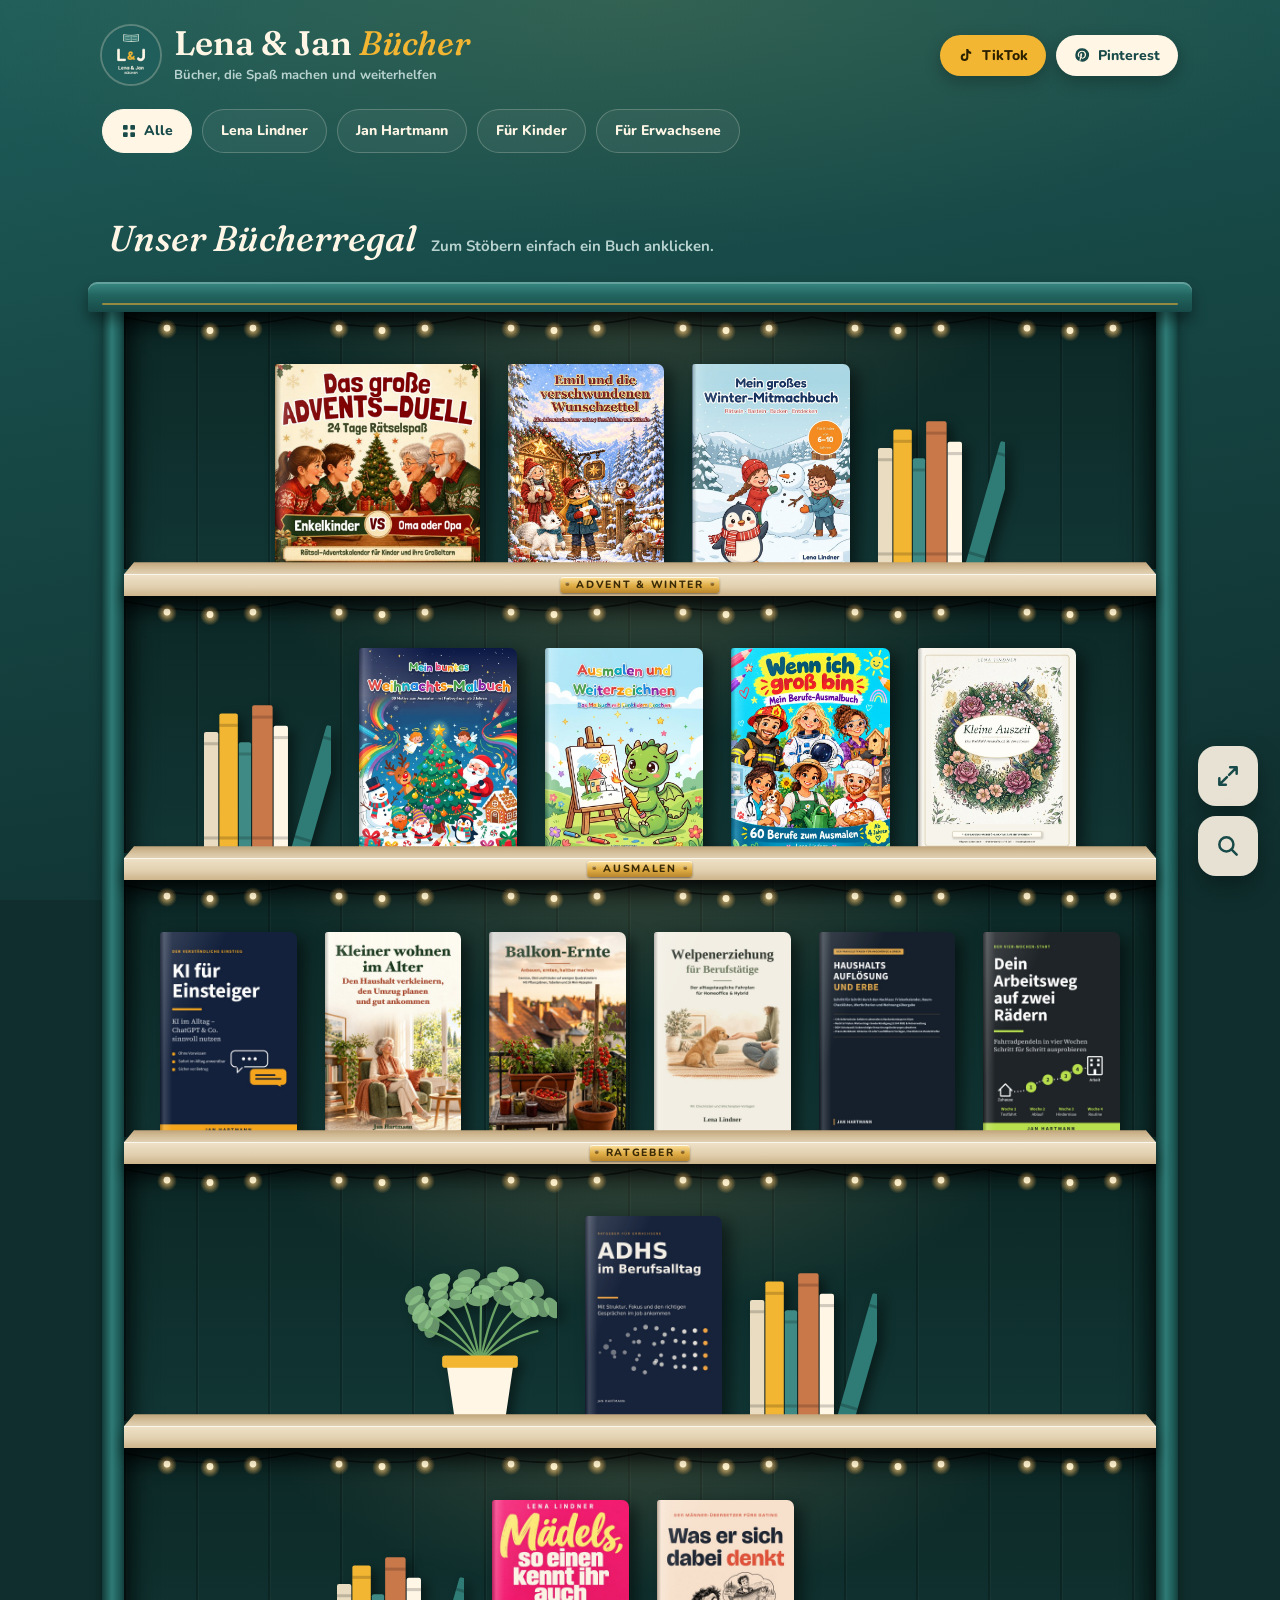
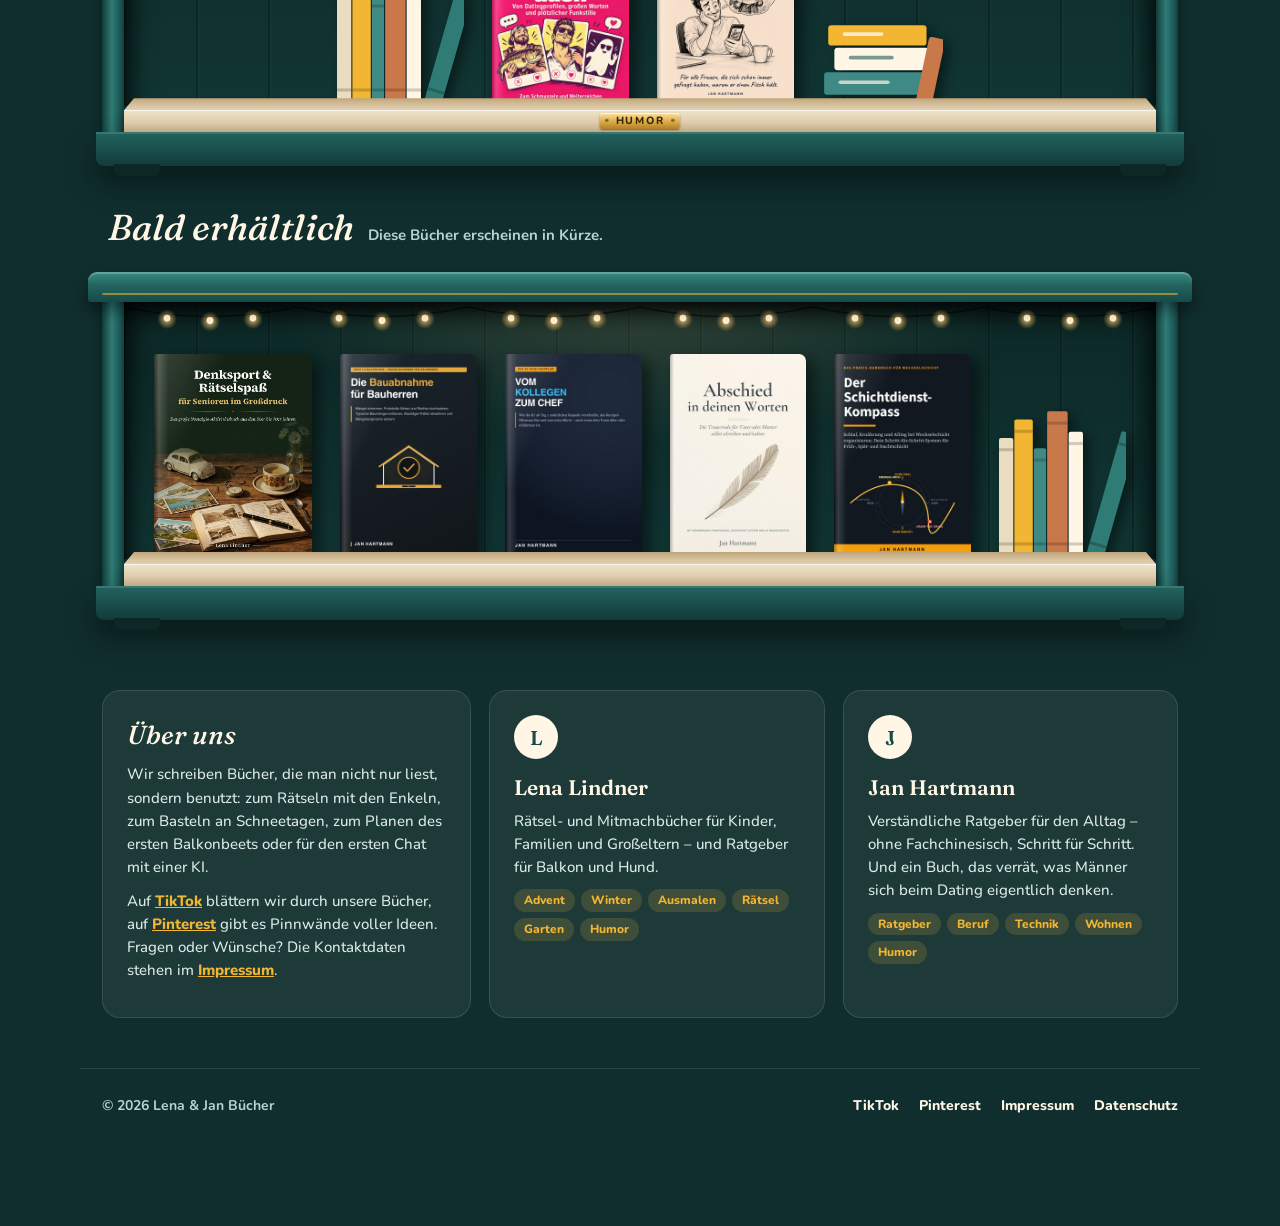
==== commit b4e7d964: "Bücherregal: echte Regal-Optik, Bald-Regal, Buchdaten, Filter Kinder/Erwachsene Regal mit Kranz, Sei" ====
--- a/index.html
+++ b/index.html
@@ -52,7 +52,10 @@
       "description": "24 Tage Rätselspaß · Enkel & Großeltern",
       "image": "https://xn--lena-jan-bcher-psb.de/img/advents-duell.jpg",
       "inLanguage": "de",
-      "url": "https://www.amazon.de/dp/B0HM1RHVXY"
+      "url": "https://www.amazon.de/dp/B0HM1RHVXY",
+      "bookFormat": "https://schema.org/Paperback",
+      "numberOfPages": 82,
+      "isbn": "979-8176828450"
      }
     },
     {
@@ -68,7 +71,10 @@
       "description": "Adventsabenteuer · 5–7 Jahre",
       "image": "https://xn--lena-jan-bcher-psb.de/img/emil.jpg",
       "inLanguage": "de",
-      "url": "https://www.amazon.de/dp/B0HMJ537G8"
+      "url": "https://www.amazon.de/dp/B0HMJ537G8",
+      "bookFormat": "https://schema.org/Paperback",
+      "numberOfPages": 103,
+      "isbn": "979-8176980806"
      }
     },
     {
@@ -84,7 +90,10 @@
       "description": "Rätseln · Basteln · Backen · Entdecken · 6–10 Jahre",
       "image": "https://xn--lena-jan-bcher-psb.de/img/winterbuch.jpg",
       "inLanguage": "de",
-      "url": "https://www.amazon.de/dp/B0HLBGFW8G"
+      "url": "https://www.amazon.de/dp/B0HLBGFW8G",
+      "bookFormat": "https://schema.org/Paperback",
+      "numberOfPages": 118,
+      "isbn": "979-8177676869"
      }
     },
     {
@@ -100,7 +109,10 @@
       "description": "60 Weihnachtsmotive · mit Farbvorlage · ab 3 Jahren",
       "image": "https://xn--lena-jan-bcher-psb.de/img/weihnachts-malbuch.jpg",
       "inLanguage": "de",
-      "url": "https://www.amazon.de/dp/B0HNGGCLXD"
+      "url": "https://www.amazon.de/dp/B0HNGGCLXD",
+      "bookFormat": "https://schema.org/Paperback",
+      "numberOfPages": 128,
+      "isbn": "979-8163102846"
      }
     },
     {
@@ -116,7 +128,10 @@
       "description": "Das Malbuch mit Funki dem Drachen · ab 5 Jahren",
       "image": "https://xn--lena-jan-bcher-psb.de/img/weiterzeichnen.jpg",
       "inLanguage": "de",
-      "url": "https://www.amazon.de/dp/B0HNGPXCD2"
+      "url": "https://www.amazon.de/dp/B0HNGPXCD2",
+      "bookFormat": "https://schema.org/Paperback",
+      "numberOfPages": 92,
+      "isbn": "979-8163289981"
      }
     },
     {
@@ -132,7 +147,10 @@
       "description": "60 Berufe zum Ausmalen · ab 4 Jahren",
       "image": "https://xn--lena-jan-bcher-psb.de/img/berufe-ausmalbuch.jpg",
       "inLanguage": "de",
-      "url": "https://www.amazon.de/dp/B0HJWJCMRL"
+      "url": "https://www.amazon.de/dp/B0HJWJCMRL",
+      "bookFormat": "https://schema.org/Paperback",
+      "numberOfPages": 122,
+      "isbn": "979-8173849106"
      }
     },
     {
@@ -148,7 +166,10 @@
       "description": "Das Wohlfühl-Ausmalbuch für Erwachsene",
       "image": "https://xn--lena-jan-bcher-psb.de/img/kleine-auszeit.jpg",
       "inLanguage": "de",
-      "url": "https://www.amazon.de/dp/B0HRSPWF1Q"
+      "url": "https://www.amazon.de/dp/B0HRSPWF1Q",
+      "bookFormat": "https://schema.org/Paperback",
+      "numberOfPages": 92,
+      "isbn": "979-8142997111"
      }
     },
     {
@@ -164,7 +185,10 @@
       "description": "KI im Alltag – ChatGPT & Co. sinnvoll nutzen",
       "image": "https://xn--lena-jan-bcher-psb.de/img/ki-fuer-einsteiger.jpg",
       "inLanguage": "de",
-      "url": "https://www.amazon.de/dp/B0HLWLWWVT"
+      "url": "https://www.amazon.de/dp/B0HLWLWWVT",
+      "bookFormat": "https://schema.org/Paperback",
+      "numberOfPages": 172,
+      "isbn": "979-8177666587"
      }
     },
     {
@@ -180,7 +204,10 @@
       "description": "Den Haushalt verkleinern, den Umzug planen und gut ankommen",
       "image": "https://xn--lena-jan-bcher-psb.de/img/kleiner-wohnen-im-alter.jpg",
       "inLanguage": "de",
-      "url": "https://www.amazon.de/dp/B0HMYCT6KD"
+      "url": "https://www.amazon.de/dp/B0HMYCT6KD",
+      "bookFormat": "https://schema.org/Paperback",
+      "numberOfPages": 142,
+      "isbn": "979-8161072561"
      }
     },
     {
@@ -196,7 +223,10 @@
       "description": "Anbauen, ernten, haltbar machen",
       "image": "https://xn--lena-jan-bcher-psb.de/img/balkon-ernte.jpg",
       "inLanguage": "de",
-      "url": "https://www.amazon.de/dp/B0HMY3DR8V"
+      "url": "https://www.amazon.de/dp/B0HMY3DR8V",
+      "bookFormat": "https://schema.org/Paperback",
+      "numberOfPages": 240,
+      "isbn": "979-8178891100"
      }
     },
     {
@@ -212,7 +242,10 @@
       "description": "Der alltagstaugliche Fahrplan für Homeoffice & Hybrid",
       "image": "https://xn--lena-jan-bcher-psb.de/img/welpenerziehung.jpg",
       "inLanguage": "de",
-      "url": "https://www.amazon.de/dp/B0HJVPP5KT"
+      "url": "https://www.amazon.de/dp/B0HJVPP5KT",
+      "bookFormat": "https://schema.org/Paperback",
+      "numberOfPages": 96,
+      "isbn": "979-8173627902"
      }
     },
     {
@@ -228,7 +261,10 @@
       "description": "Schritt für Schritt durch den Nachlass",
       "image": "https://xn--lena-jan-bcher-psb.de/img/haushaltsaufloesung.jpg",
       "inLanguage": "de",
-      "url": "https://www.amazon.de/dp/B0HQ5CWDXD"
+      "url": "https://www.amazon.de/dp/B0HQ5CWDXD",
+      "bookFormat": "https://schema.org/Paperback",
+      "numberOfPages": 172,
+      "isbn": "979-8167344457"
      }
     },
     {
@@ -244,7 +280,10 @@
       "description": "Fahrradpendeln in vier Wochen ausprobieren",
       "image": "https://xn--lena-jan-bcher-psb.de/img/fahrradpendeln.jpg",
       "inLanguage": "de",
-      "url": "https://www.amazon.de/dp/B0HQY4ZCF3"
+      "url": "https://www.amazon.de/dp/B0HQY4ZCF3",
+      "bookFormat": "https://schema.org/Paperback",
+      "numberOfPages": 188,
+      "isbn": "979-8165665349"
      }
     },
     {
@@ -260,7 +299,10 @@
       "description": "Ratgeber für Erwachsene",
       "image": "https://xn--lena-jan-bcher-psb.de/img/adhs-beruf.jpg",
       "inLanguage": "de",
-      "url": "https://www.amazon.de/dp/B0HQKC95LQ"
+      "url": "https://www.amazon.de/dp/B0HQKC95LQ",
+      "bookFormat": "https://schema.org/Paperback",
+      "numberOfPages": 126,
+      "isbn": "979-8167354760"
      }
     },
     {
@@ -276,7 +318,10 @@
       "description": "Zum Schmunzeln und Weiterreichen",
       "image": "https://xn--lena-jan-bcher-psb.de/img/maedels.jpg",
       "inLanguage": "de",
-      "url": "https://www.amazon.de/dp/B0HLHQ8ZGF"
+      "url": "https://www.amazon.de/dp/B0HLHQ8ZGF",
+      "bookFormat": "https://schema.org/Paperback",
+      "numberOfPages": 92,
+      "isbn": "979-8175565820"
      }
     },
     {
@@ -292,7 +337,10 @@
       "description": "Der Männer-Übersetzer fürs Dating",
       "image": "https://xn--lena-jan-bcher-psb.de/img/was-er-sich-dabei-denkt.jpg",
       "inLanguage": "de",
-      "url": "https://www.amazon.de/dp/B0HQYCDXCW"
+      "url": "https://www.amazon.de/dp/B0HQYCDXCW",
+      "bookFormat": "https://schema.org/Paperback",
+      "numberOfPages": 104,
+      "isbn": "979-8165311079"
      }
     }
    ]
@@ -301,7 +349,7 @@
 }
   </script>
   <link rel="icon" href="img/logo.png?v=2">
-  <link rel="stylesheet" href="regal.css?v=1">
+  <link rel="stylesheet" href="regal.css?v=3">
   <script>document.documentElement.classList.add('js')</script>
 
 </head>
@@ -320,8 +368,7 @@
     <button class="pill" data-f="Lena Lindner">Lena Lindner</button>
     <button class="pill" data-f="Jan Hartmann">Jan Hartmann</button>
     <button class="pill" data-f="kinder">Für Kinder</button>
-    <button class="pill" data-f="neu">Neu</button>
-    <button class="pill" data-f="bald"><svg viewBox="0 0 24 24" fill="none" stroke="currentColor" stroke-width="2.4" stroke-linecap="round" aria-hidden="true"><circle cx="12" cy="12" r="9"/><path d="M12 7v5l3 2"/></svg>Bald erhältlich</button>
+    <button class="pill" data-f="erwachsene">Für Erwachsene</button>
   </nav>
 </header>
 
@@ -334,7 +381,9 @@
        Pro Buch eine Buchkarte (article, Klasse "book") unter der passenden Rubrik (h3, Klasse "category").
        Veröffentlicht:  a class="btn" mit href="https://www.amazon.de/dp/…"  – Text „Bei Amazon ansehen“
        Noch nicht:      span class="btn btn-soon" – Text „Bald erhältlich“
-       Neu erschienen:  p class="flag" mit „Neu“ unter dem Titel (bekommt im Regal das goldene NEU-Schild)
+       Zielgruppe:      data-fuer="kinder" oder "erwachsene" am article (für die Filter)
+       Buchdaten:       dl class="facts" mit Seiten, Format, Für, Erschienen, ISBN (erscheint in der Leseansicht)
+       Ohne Amazon-Link steht das Buch automatisch im Regal „Bald erhältlich“.
        Cover-Bilder mit width/height angeben (Seitenverhältnis fürs Regal).
        Danach tools/website_jsonld.py ausführen.
   -->
@@ -345,30 +394,33 @@
     <p class="category-sub">Rätseln, Basteln und Vorlesen bis Heiligabend</p>
     <div class="books">
 
-      <article class="book">
+      <article class="book" data-fuer="kinder">
         <div class="cover"><img src="img/advents-duell.jpg?v=2" alt="Cover: Das große Advents-Duell" width="600" height="600" loading="lazy"></div>
         <p class="by">Lena Lindner</p>
         <h4>Das große Advents-Duell</h4>
         <p class="meta">24 Tage Rätselspaß · Enkel &amp; Großeltern</p>
         <p>Jeden Tag im Dezember treten Enkelkind und Oma oder Opa gegeneinander an – mit Quizfragen, Geheimschrift, Labyrinth-Rennen, Punktetabelle und Siegerurkunde.</p>
+        <dl class="facts"><div><dt>Seiten</dt><dd>82</dd></div><div><dt>Ausgabe</dt><dd>Taschenbuch</dd></div><div><dt>Format</dt><dd>21,6 × 21,6 cm</dd></div><div><dt>Für</dt><dd>Kinder und Großeltern</dd></div><div><dt>Erschienen</dt><dd>5. Oktober 2026</dd></div><div><dt>ISBN</dt><dd>979-8176828450</dd></div></dl>
         <a class="btn" href="https://www.amazon.de/dp/B0HM1RHVXY" target="_blank" rel="noopener">Bei Amazon ansehen</a>
       </article>
 
-      <article class="book">
+      <article class="book" data-fuer="kinder">
         <div class="cover"><img src="img/emil.jpg" alt="Cover: Emil und die verschwundenen Wunschzettel" width="600" height="790" loading="lazy"></div>
         <p class="by">Lena Lindner</p>
         <h4>Emil und die verschwundenen Wunschzettel</h4>
         <p class="meta">Adventsabenteuer · 5–7 Jahre</p>
         <p>Ein Adventsabenteuer mit 24 Geschichten und Rätseln: Emil macht sich auf die Suche nach den verschwundenen Wunschzetteln – jeden Tag ein Stück weiter bis Heiligabend.</p>
+        <dl class="facts"><div><dt>Seiten</dt><dd>103</dd></div><div><dt>Ausgabe</dt><dd>Taschenbuch</dd></div><div><dt>Format</dt><dd>21,6 × 27,9 cm</dd></div><div><dt>Für</dt><dd>Kinder von 5 bis 7 Jahren</dd></div><div><dt>Erschienen</dt><dd>9. Oktober 2026</dd></div><div><dt>ISBN</dt><dd>979-8176980806</dd></div></dl>
         <a class="btn" href="https://www.amazon.de/dp/B0HMJ537G8" target="_blank" rel="noopener">Bei Amazon ansehen</a>
       </article>
 
-      <article class="book">
+      <article class="book" data-fuer="kinder">
         <div class="cover"><img src="img/winterbuch.jpg" alt="Cover: Mein großes Winter-Mitmachbuch" width="600" height="776" loading="lazy"></div>
         <p class="by">Lena Lindner</p>
         <h4>Mein großes Winter-Mitmachbuch</h4>
         <p class="meta">Rätseln · Basteln · Backen · Entdecken · 6–10 Jahre</p>
         <p>Über 100 Seiten Winterspaß mit Pinguin Pingo: Labyrinthe, Sudoku, Fehlerbilder, Bastelvorlagen, Rezepte, Experimente und Ausmalbilder.</p>
+        <dl class="facts"><div><dt>Seiten</dt><dd>118</dd></div><div><dt>Ausgabe</dt><dd>Taschenbuch</dd></div><div><dt>Format</dt><dd>21,6 × 27,9 cm</dd></div><div><dt>Für</dt><dd>Kinder von 6 bis 10 Jahren</dd></div><div><dt>Erschienen</dt><dd>28. September 2026</dd></div><div><dt>ISBN</dt><dd>979-8177676869</dd></div></dl>
         <a class="btn" href="https://www.amazon.de/dp/B0HLBGFW8G" target="_blank" rel="noopener">Bei Amazon ansehen</a>
       </article>
 
@@ -378,40 +430,43 @@
     <p class="category-sub">Für kleine und große Künstler</p>
     <div class="books">
 
-      <article class="book">
+      <article class="book" data-fuer="kinder">
         <div class="cover"><img src="img/weihnachts-malbuch.jpg" alt="Cover: Mein buntes Weihnachts-Malbuch" width="541" height="700" loading="lazy"></div>
         <p class="by">Lena Lindner</p>
         <h4>Mein buntes Weihnachts-Malbuch</h4>
         <p class="meta">60 Weihnachtsmotive · mit Farbvorlage · ab 3 Jahren</p>
         <p>Weihnachtsmann, Rudolf, Schneemann und Lebkuchenhaus: dicke Linien und große Flächen für kleine Maler – auf jeder Seite zeigt ein kleines Farbbild, wie das Motiv aussehen könnte.</p>
+        <dl class="facts"><div><dt>Seiten</dt><dd>128</dd></div><div><dt>Ausgabe</dt><dd>Taschenbuch</dd></div><div><dt>Format</dt><dd>21,6 × 27,9 cm</dd></div><div><dt>Für</dt><dd>Kinder ab 3 Jahren</dd></div><div><dt>Erschienen</dt><dd>18. Oktober 2026</dd></div><div><dt>ISBN</dt><dd>979-8163102846</dd></div></dl>
         <a class="btn" href="https://www.amazon.de/dp/B0HNGGCLXD" target="_blank" rel="noopener">Bei Amazon ansehen</a>
       </article>
 
-      <article class="book">
+      <article class="book" data-fuer="kinder">
         <div class="cover"><img src="img/weiterzeichnen.jpg" alt="Cover: Ausmalen und Weiterzeichnen – Das Malbuch mit Funki dem Drachen" width="541" height="700" loading="lazy"></div>
         <p class="by">Lena Lindner</p>
         <h4>Ausmalen und Weiterzeichnen</h4>
         <p class="meta">Das Malbuch mit Funki dem Drachen · ab 5 Jahren</p>
         <p>Jedes Bild ist nur halb fertig – den Rest zeichnen Kinder selbst: 40 halbe Bilder zum Ausmalen, Weiterzeichnen und Erfinden, begleitet vom kleinen Drachen Funki.</p>
+        <dl class="facts"><div><dt>Seiten</dt><dd>92</dd></div><div><dt>Ausgabe</dt><dd>Taschenbuch</dd></div><div><dt>Format</dt><dd>21,6 × 27,9 cm</dd></div><div><dt>Für</dt><dd>Kinder ab 5 Jahren</dd></div><div><dt>Erschienen</dt><dd>18. Oktober 2026</dd></div><div><dt>ISBN</dt><dd>979-8163289981</dd></div></dl>
         <a class="btn" href="https://www.amazon.de/dp/B0HNGPXCD2" target="_blank" rel="noopener">Bei Amazon ansehen</a>
       </article>
 
-      <article class="book">
+      <article class="book" data-fuer="kinder">
         <div class="cover"><img src="img/berufe-ausmalbuch.jpg" alt="Cover: Wenn ich groß bin – Mein Berufe-Ausmalbuch" width="600" height="776" loading="lazy"></div>
         <p class="by">Lena Lindner</p>
         <h4>Wenn ich groß bin – Mein Berufe-Ausmalbuch</h4>
         <p class="meta">60 Berufe zum Ausmalen · ab 4 Jahren</p>
         <p>Von der Tierärztin bis zum Astronauten: 60 Berufe zum Ausmalen, jeder mit einem kurzen, kindgerechten Satz, was man dort eigentlich macht.</p>
+        <dl class="facts"><div><dt>Seiten</dt><dd>122</dd></div><div><dt>Ausgabe</dt><dd>Taschenbuch</dd></div><div><dt>Format</dt><dd>21,6 × 27,9 cm</dd></div><div><dt>Für</dt><dd>Kinder ab 4 Jahren</dd></div><div><dt>Erschienen</dt><dd>13. September 2026</dd></div><div><dt>ISBN</dt><dd>979-8173849106</dd></div></dl>
         <a class="btn" href="https://www.amazon.de/dp/B0HJWJCMRL" target="_blank" rel="noopener">Bei Amazon ansehen</a>
       </article>
 
-      <article class="book">
+      <article class="book" data-fuer="erwachsene">
         <div class="cover"><img src="img/kleine-auszeit.jpg" alt="Cover: Kleine Auszeit – Das Wohlfühl-Ausmalbuch für Erwachsene" width="541" height="700" loading="lazy"></div>
         <p class="by">Lena Lindner</p>
         <h4>Kleine Auszeit</h4>
-        <p class="flag">Neu</p>
         <p class="meta">Das Wohlfühl-Ausmalbuch für Erwachsene</p>
         <p>40 filigrane Motive zum Entspannen: Blüten, Tiere in der Natur, gemütliche Rückzugsorte und Mandalas – einseitig bedruckt, im Großformat, mit Stiftetest und Farbpalette.</p>
+        <dl class="facts"><div><dt>Seiten</dt><dd>92</dd></div><div><dt>Ausgabe</dt><dd>Taschenbuch</dd></div><div><dt>Format</dt><dd>21,6 × 27,9 cm</dd></div><div><dt>Für</dt><dd>Erwachsene</dd></div><div><dt>Erschienen</dt><dd>15. November 2026</dd></div><div><dt>ISBN</dt><dd>979-8142997111</dd></div></dl>
         <a class="btn" href="https://www.amazon.de/dp/B0HRSPWF1Q" target="_blank" rel="noopener">Bei Amazon ansehen</a>
       </article>
 
@@ -421,12 +476,13 @@
     <p class="category-sub">Gedächtnistraining mit schönen Erinnerungen</p>
     <div class="books">
 
-      <article class="book">
+      <article class="book" data-fuer="erwachsene">
         <div class="cover"><img src="img/senioren-raetsel.jpg" alt="Cover: Denksport &amp; Rätselspaß für Senioren im Großdruck" width="541" height="700" loading="lazy"></div>
         <p class="by">Lena Lindner</p>
         <h4>Denksport &amp; Rätselspaß für Senioren</h4>
         <p class="meta">Das große Nostalgie-Aktivitätsbuch · Großdruck</p>
         <p>Über 100 Übungen aus den 50er bis 70er Jahren in extragroßer Schrift: Wortsuche, Sprichwörter, Schlager-Quiz, Kreuzworträtsel und Erinnerungsfragen – mit Lösungsteil im Großdruck.</p>
+        <dl class="facts"><div><dt>Seiten</dt><dd>136</dd></div><div><dt>Ausgabe</dt><dd>Taschenbuch</dd></div><div><dt>Format</dt><dd>21,6 × 27,9 cm</dd></div><div><dt>Für</dt><dd>Seniorinnen und Senioren</dd></div><div><dt>Erscheint</dt><dd>in Kürze</dd></div></dl>
         <span class="btn btn-soon">Bald erhältlich</span>
       </article>
 
@@ -436,105 +492,113 @@
     <p class="category-sub">Verständlich und Schritt für Schritt – für Beruf und Alltag</p>
     <div class="books">
 
-      <article class="book">
+      <article class="book" data-fuer="erwachsene">
         <div class="cover"><img src="img/ki-fuer-einsteiger.jpg?v=2" alt="Cover: KI für Einsteiger" width="600" height="900" loading="lazy"></div>
         <p class="by">Jan Hartmann</p>
         <h4>KI für Einsteiger</h4>
         <p class="meta">KI im Alltag – ChatGPT &amp; Co. sinnvoll nutzen</p>
         <p>Schritt für Schritt und ohne Vorwissen: Wie ChatGPT, Gemini und Co. im Alltag helfen – mit 30 Prompt-Vorlagen und einem ganzen Kapitel zum Schutz vor Betrug.</p>
+        <dl class="facts"><div><dt>Seiten</dt><dd>172</dd></div><div><dt>Ausgabe</dt><dd>Taschenbuch</dd></div><div><dt>Format</dt><dd>15,2 × 22,9 cm</dd></div><div><dt>Für</dt><dd>Erwachsene</dd></div><div><dt>Erschienen</dt><dd>3. Oktober 2026</dd></div><div><dt>ISBN</dt><dd>979-8177666587</dd></div></dl>
         <a class="btn" href="https://www.amazon.de/dp/B0HLWLWWVT" target="_blank" rel="noopener">Bei Amazon ansehen</a>
       </article>
 
-      <article class="book">
+      <article class="book" data-fuer="erwachsene">
         <div class="cover"><img src="img/kleiner-wohnen-im-alter.jpg" alt="Cover: Kleiner wohnen im Alter" width="600" height="900" loading="lazy"></div>
         <p class="by">Jan Hartmann</p>
         <h4>Kleiner wohnen im Alter</h4>
         <p class="meta">Den Haushalt verkleinern, den Umzug planen und gut ankommen</p>
         <p>Vom ersten Gedanken bis zu den ersten Wochen im neuen Zuhause: Wohnformen vergleichen, Kosten und Fristen im Blick behalten, Erinnerungen bewahren – mit 22 Tabellen und sechs Arbeitsblättern.</p>
+        <dl class="facts"><div><dt>Seiten</dt><dd>142</dd></div><div><dt>Ausgabe</dt><dd>Taschenbuch</dd></div><div><dt>Format</dt><dd>15,2 × 22,9 cm</dd></div><div><dt>Für</dt><dd>Erwachsene</dd></div><div><dt>Erschienen</dt><dd>13. Oktober 2026</dd></div><div><dt>ISBN</dt><dd>979-8161072561</dd></div></dl>
         <a class="btn" href="https://www.amazon.de/dp/B0HMYCT6KD" target="_blank" rel="noopener">Bei Amazon ansehen</a>
       </article>
 
-      <article class="book">
+      <article class="book" data-fuer="erwachsene">
         <div class="cover"><img src="img/balkon-ernte.jpg" alt="Cover: Balkon-Ernte" width="600" height="900" loading="lazy"></div>
         <p class="by">Lena Lindner</p>
         <h4>Balkon-Ernte</h4>
         <p class="meta">Anbauen, ernten, haltbar machen</p>
         <p>Gemüse, Obst und Kräuter auf wenigen Quadratmetern – mit Pflanzplänen, Steckbriefen, Haltbar-Matrix und 26 Mini-Rezepten für kleine Mengen.</p>
+        <dl class="facts"><div><dt>Seiten</dt><dd>240</dd></div><div><dt>Ausgabe</dt><dd>Taschenbuch</dd></div><div><dt>Format</dt><dd>15,2 × 22,9 cm</dd></div><div><dt>Für</dt><dd>Erwachsene</dd></div><div><dt>Erschienen</dt><dd>13. Oktober 2026</dd></div><div><dt>ISBN</dt><dd>979-8178891100</dd></div></dl>
         <a class="btn" href="https://www.amazon.de/dp/B0HMY3DR8V" target="_blank" rel="noopener">Bei Amazon ansehen</a>
       </article>
 
-      <article class="book">
+      <article class="book" data-fuer="erwachsene">
         <div class="cover"><img src="img/welpenerziehung.jpg?v=2" alt="Cover: Welpenerziehung für Berufstätige" width="600" height="900" loading="lazy"></div>
         <p class="by">Lena Lindner</p>
         <h4>Welpenerziehung für Berufstätige</h4>
         <p class="meta">Der alltagstaugliche Fahrplan für Homeoffice &amp; Hybrid</p>
         <p>Struktur statt Zufall: Schritt für Schritt durch das erste Welpenjahr – ohne den Job aufzugeben.</p>
+        <dl class="facts"><div><dt>Seiten</dt><dd>96</dd></div><div><dt>Ausgabe</dt><dd>Taschenbuch</dd></div><div><dt>Format</dt><dd>15,2 × 22,9 cm</dd></div><div><dt>Für</dt><dd>Erwachsene</dd></div><div><dt>Erschienen</dt><dd>12. September 2026</dd></div><div><dt>ISBN</dt><dd>979-8173627902</dd></div></dl>
         <a class="btn" href="https://www.amazon.de/dp/B0HJVPP5KT" target="_blank" rel="noopener">Bei Amazon ansehen</a>
       </article>
 
 
-      <article class="book">
+      <article class="book" data-fuer="erwachsene">
         <div class="cover"><img src="img/haushaltsaufloesung.jpg" alt="Cover: Haushaltsauflösung und Erbe" width="600" height="900" loading="lazy"></div>
         <p class="by">Jan Hartmann</p>
         <h4>Haushaltsauflösung und Erbe</h4>
-        <p class="flag">Neu</p>
         <p class="meta">Schritt für Schritt durch den Nachlass</p>
         <p>Die Wohnung eines geliebten Menschen auflösen – ohne Überforderung und teure Fristversäumnisse: von den ersten 72 Stunden über Fristen und Erbrecht bis zur Wohnungsübergabe, mit Checklisten und Vorlagen.</p>
+        <dl class="facts"><div><dt>Seiten</dt><dd>172</dd></div><div><dt>Ausgabe</dt><dd>Taschenbuch</dd></div><div><dt>Format</dt><dd>15,2 × 22,9 cm</dd></div><div><dt>Für</dt><dd>Erwachsene</dd></div><div><dt>Erschienen</dt><dd>2. November 2026</dd></div><div><dt>ISBN</dt><dd>979-8167344457</dd></div></dl>
         <a class="btn" href="https://www.amazon.de/dp/B0HQ5CWDXD" target="_blank" rel="noopener">Bei Amazon ansehen</a>
       </article>
 
-      <article class="book">
+      <article class="book" data-fuer="erwachsene">
         <div class="cover"><img src="img/fahrradpendeln.jpg" alt="Cover: Dein Arbeitsweg auf zwei Rädern" width="600" height="900" loading="lazy"></div>
         <p class="by">Jan Hartmann</p>
         <h4>Dein Arbeitsweg auf zwei Rädern</h4>
-        <p class="flag">Neu</p>
         <p class="meta">Fahrradpendeln in vier Wochen ausprobieren</p>
         <p>Mit dem Rad zur Arbeit, aber wo anfangen? In vier flexiblen Wochen von der Idee zur eigenen Routine – mit dem Rad, das du schon hast: Route, Kleidung, Tasche, Ankommen im Büro und Plan B.</p>
+        <dl class="facts"><div><dt>Seiten</dt><dd>188</dd></div><div><dt>Ausgabe</dt><dd>Taschenbuch</dd></div><div><dt>Format</dt><dd>15,2 × 22,9 cm</dd></div><div><dt>Für</dt><dd>Erwachsene</dd></div><div><dt>Erschienen</dt><dd>8. November 2026</dd></div><div><dt>ISBN</dt><dd>979-8165665349</dd></div></dl>
         <a class="btn" href="https://www.amazon.de/dp/B0HQY4ZCF3" target="_blank" rel="noopener">Bei Amazon ansehen</a>
       </article>
 
-      <article class="book">
+      <article class="book" data-fuer="erwachsene">
         <div class="cover"><img src="img/adhs-beruf.jpg" alt="Cover: ADHS im Berufsalltag" width="600" height="900" loading="lazy"></div>
         <p class="by">Jan Hartmann</p>
         <h4>ADHS im Berufsalltag</h4>
-        <p class="flag">Neu</p>
         <p class="meta">Ratgeber für Erwachsene</p>
         <p>Mit Struktur, Fokus und den richtigen Gesprächen im Job ankommen.</p>
+        <dl class="facts"><div><dt>Seiten</dt><dd>126</dd></div><div><dt>Ausgabe</dt><dd>Taschenbuch</dd></div><div><dt>Format</dt><dd>15,2 × 22,9 cm</dd></div><div><dt>Für</dt><dd>Erwachsene</dd></div><div><dt>Erschienen</dt><dd>5. November 2026</dd></div><div><dt>ISBN</dt><dd>979-8167354760</dd></div></dl>
         <a class="btn" href="https://www.amazon.de/dp/B0HQKC95LQ" target="_blank" rel="noopener">Bei Amazon ansehen</a>
       </article>
 
-      <article class="book">
+      <article class="book" data-fuer="erwachsene">
         <div class="cover"><img src="img/bauabnahme.jpg" alt="Cover: Die Bauabnahme für Bauherren" width="600" height="900" loading="lazy"></div>
         <p class="by">Jan Hartmann</p>
         <h4>Die Bauabnahme für Bauherren</h4>
         <p class="meta">Praxis-Ratgeber für Bauherren</p>
         <p>Mängel erkennen, Protokolle führen und Rechte durchsetzen: typische Baumängel entlarven, Bauträger-Fallen abwehren und Mängelansprüche sichern.</p>
+        <dl class="facts"><div><dt>Seiten</dt><dd>176</dd></div><div><dt>Ausgabe</dt><dd>Taschenbuch</dd></div><div><dt>Format</dt><dd>15,2 × 22,9 cm</dd></div><div><dt>Für</dt><dd>Erwachsene</dd></div><div><dt>Erscheint</dt><dd>in Kürze</dd></div></dl>
         <span class="btn btn-soon">Bald erhältlich</span>
       </article>
 
-      <article class="book">
+      <article class="book" data-fuer="erwachsene">
         <div class="cover"><img src="img/kollegen-zum-chef.jpg" alt="Cover: Vom Kollegen zum Chef" width="600" height="900" loading="lazy"></div>
         <p class="by">Jan Hartmann</p>
         <h4>Vom Kollegen zum Chef</h4>
         <p class="meta">Der 90-Tage-Fahrplan für neue Führungskräfte</p>
         <p>Wie du dir ab Tag 1 natürlichen Respekt verschaffst, das Kumpel-Dilemma löst und souverän führst – auch wenn dein Team älter oder erfahrener ist.</p>
+        <dl class="facts"><div><dt>Seiten</dt><dd>106</dd></div><div><dt>Ausgabe</dt><dd>Taschenbuch</dd></div><div><dt>Format</dt><dd>15,2 × 22,9 cm</dd></div><div><dt>Für</dt><dd>Erwachsene</dd></div><div><dt>Erscheint</dt><dd>in Kürze</dd></div></dl>
         <span class="btn btn-soon">Bald erhältlich</span>
       </article>
 
-      <article class="book">
+      <article class="book" data-fuer="erwachsene">
         <div class="cover"><img src="img/trauerrede.jpg" alt="Cover: Abschied in deinen Worten" width="600" height="900" loading="lazy"></div>
         <p class="by">Jan Hartmann</p>
         <h4>Abschied in deinen Worten</h4>
         <p class="meta">Die Trauerrede für Vater oder Mutter</p>
         <p>Die Trauerrede selbst schreiben und halten – mit Erinnerungs-Fragebogen, Lückentext-System und 10 Redegerüsten.</p>
+        <dl class="facts"><div><dt>Seiten</dt><dd>108</dd></div><div><dt>Ausgabe</dt><dd>Taschenbuch</dd></div><div><dt>Format</dt><dd>15,2 × 22,9 cm</dd></div><div><dt>Für</dt><dd>Erwachsene</dd></div><div><dt>Erscheint</dt><dd>in Kürze</dd></div></dl>
         <span class="btn btn-soon">Bald erhältlich</span>
       </article>
-      <article class="book">
+      <article class="book" data-fuer="erwachsene">
         <div class="cover"><img src="img/schichtdienst.jpg" alt="Cover: Der Schichtdienst-Kompass" width="600" height="900" loading="lazy"></div>
         <p class="by">Jan Hartmann</p>
         <h4>Der Schichtdienst-Kompass</h4>
         <p class="meta">Das Praxis-Handbuch für Wechselschicht</p>
         <p>Schlaf, Ernährung und Alltag bei Früh-, Spät- und Nachtschicht organisieren: vom Licht- und Koffein-Timing über den Schichtwechsel-Plan bis zu Familie und Freizeit, mit 20 Arbeitsblättern.</p>
+        <dl class="facts"><div><dt>Seiten</dt><dd>172</dd></div><div><dt>Ausgabe</dt><dd>Taschenbuch</dd></div><div><dt>Format</dt><dd>15,2 × 22,9 cm</dd></div><div><dt>Für</dt><dd>Erwachsene</dd></div><div><dt>Erscheint</dt><dd>in Kürze</dd></div></dl>
         <span class="btn btn-soon">Bald erhältlich</span>
       </article>
 
@@ -544,22 +608,23 @@
     <p class="category-sub">Mit einem Augenzwinkern über Männer und Frauen</p>
     <div class="books">
 
-      <article class="book">
+      <article class="book" data-fuer="erwachsene">
         <div class="cover"><img src="img/maedels.jpg" alt="Cover: Mädels, so einen kennt ihr auch" width="600" height="900" loading="lazy"></div>
         <p class="by">Lena Lindner</p>
         <h4>Mädels, so einen kennt ihr auch</h4>
         <p class="meta">Zum Schmunzeln und Weiterreichen</p>
         <p>Von Datingprofilen, großen Worten und plötzlicher Funkstille – das Buch für alle, die ihn auch schon mal getroffen haben.</p>
+        <dl class="facts"><div><dt>Seiten</dt><dd>92</dd></div><div><dt>Ausgabe</dt><dd>Taschenbuch</dd></div><div><dt>Format</dt><dd>15,2 × 22,9 cm</dd></div><div><dt>Für</dt><dd>Erwachsene</dd></div><div><dt>Erschienen</dt><dd>29. September 2026</dd></div><div><dt>ISBN</dt><dd>979-8175565820</dd></div></dl>
         <a class="btn" href="https://www.amazon.de/dp/B0HLHQ8ZGF" target="_blank" rel="noopener">Bei Amazon ansehen</a>
       </article>
 
-      <article class="book">
+      <article class="book" data-fuer="erwachsene">
         <div class="cover"><img src="img/was-er-sich-dabei-denkt.jpg" alt="Cover: Was er sich dabei denkt" width="600" height="900" loading="lazy"></div>
         <p class="by">Jan Hartmann</p>
         <h4>Was er sich dabei denkt</h4>
-        <p class="flag">Neu</p>
         <p class="meta">Der Männer-Übersetzer fürs Dating</p>
         <p>Er schreibt „Na, alles gut?“ und hat vorher sieben Minuten über ein Ausrufezeichen nachgedacht. Ein Mann öffnet die Tür zu seinem Kopf – zum Lachen, Wiedererkennen und Weiterreichen.</p>
+        <dl class="facts"><div><dt>Seiten</dt><dd>104</dd></div><div><dt>Ausgabe</dt><dd>Taschenbuch</dd></div><div><dt>Format</dt><dd>15,2 × 22,9 cm</dd></div><div><dt>Für</dt><dd>Erwachsene</dd></div><div><dt>Erschienen</dt><dd>8. November 2026</dd></div><div><dt>ISBN</dt><dd>979-8165311079</dd></div></dl>
         <a class="btn" href="https://www.amazon.de/dp/B0HQYCDXCW" target="_blank" rel="noopener">Bei Amazon ansehen</a>
       </article>
 
@@ -604,12 +669,12 @@
     <div class="stage"><div class="book3d"><img id="rimg" alt=""><div class="pages"></div></div></div>
     <div class="info">
       <div class="kick" id="rcat"></div><h2 id="rtitle"></h2><div class="by" id="rby"></div>
-      <div class="meta" id="rmeta"></div><p class="txt" id="rtxt"></p><div id="rbtn"></div>
+      <div class="meta" id="rmeta"></div><p class="txt" id="rtxt"></p><dl class="rfacts" id="rfacts"></dl><div id="rbtn"></div>
       <div class="nav"><button id="prev">← Vorheriges</button><span id="rpos"></span><button id="next">Nächstes →</button></div>
     </div>
   </article>
 </div>
 
-<script src="regal.js?v=1"></script>
+<script src="regal.js?v=3"></script>
 </body>
 </html>
--- a/regal.css
+++ b/regal.css
@@ -51,53 +51,67 @@
 .katalog .book img { width: 100%; height: auto; border-radius: 6px; }
 .katalog .by, .katalog .meta { margin: 6px 0 0; color: var(--mint); font-size: 13px; }
 .katalog h4 { font-size: 18px; margin-top: 4px; }
+.katalog .facts { margin: 6px 0 0; font-size: 12px; color: var(--mint); }
+.katalog .facts div { display: flex; gap: 6px; }
+.katalog .facts dd { margin: 0; }
 .katalog .flag { display: inline-block; margin: 0; background: var(--gold); color: #2b2100; border-radius: 999px; padding: 0 8px; font-size: 11px; font-weight: 800; }
 .katalog .btn { display: inline-block; margin-top: 6px; }
 
-/* Regalfächer */
-.case { max-width: 1120px; margin: 0 auto; padding: 10px 22px 40px; }
-.genre { margin-top: 42px; animation: fade .5s backwards; }
+/* Bücherregal */
+.case { max-width: 1120px; margin: 0 auto; padding: 18px 22px 40px; }
+.case-title { display: flex; align-items: baseline; gap: 14px; flex-wrap: wrap; margin: 34px 6px 16px; }
+.case-title h2 { font-size: clamp(26px, 3.4vw, 36px); font-style: italic; font-weight: 500; }
+.case-title p { margin: 0; color: var(--mint); }
+.bookcase { position: relative; animation: fade .5s backwards; }
 @keyframes fade { from { opacity: 0; transform: translateY(12px); } }
-.genre header { display: flex; align-items: baseline; gap: 14px; margin: 0 6px 14px; flex-wrap: wrap; }
-.genre h2 { font-size: clamp(24px, 3vw, 32px); font-style: italic; font-weight: 500; }
-.genre header p { margin: 0; color: var(--mint); font-size: 15px; }
-.cab { border-radius: 18px; padding: 10px 10px 0; background: linear-gradient(145deg, #2a706c, #164543);
-  box-shadow: 0 24px 50px rgba(0,0,0,.35), inset 0 1px 0 rgba(255,255,255,.12); }
-.shelf { position: relative; border-radius: 10px 10px 0 0;
-  background: radial-gradient(ellipse 55% 70% at 50% 0, rgba(255,214,140,.16), transparent 70%),
-    repeating-linear-gradient(90deg, rgba(255,255,255,.025) 0 1px, transparent 1px 90px), linear-gradient(#0d2a29, var(--niche));
-  box-shadow: inset 0 16px 26px rgba(0,0,0,.5), inset 0 -10px 16px rgba(0,0,0,.25); }
-.plank + .shelf { border-radius: 0; }
+.cornice { position: relative; z-index: 3; height: 30px; margin: 0 -14px; border-radius: 9px 9px 3px 3px;
+  background: linear-gradient(#3a8a84, #22645f 45%, #174a48); box-shadow: 0 8px 14px rgba(0,0,0,.4), inset 0 2px 0 rgba(255,255,255,.22); }
+.cornice:after { content: ""; position: absolute; left: 14px; right: 14px; bottom: 7px; height: 2px; background: var(--gold); opacity: .55; border-radius: 2px; }
+.carcass { position: relative; padding: 0 22px; }
+.carcass:before, .carcass:after { content: ""; position: absolute; top: 0; bottom: 0; width: 22px; z-index: 2;
+  background: linear-gradient(90deg, #123b39, #2f7b76 45%, #1d5956 80%, #133f3d); box-shadow: 0 0 12px rgba(0,0,0,.35); }
+.carcass:before { left: 0; } .carcass:after { right: 0; }
+.plinth { position: relative; z-index: 3; height: 34px; margin: 0 -6px; border-radius: 0 0 8px 8px;
+  background: linear-gradient(#22645f, #123b39); box-shadow: 0 16px 30px rgba(0,0,0,.45), inset 0 2px 0 rgba(255,255,255,.12); }
+.plinth:before, .plinth:after { content: ""; position: absolute; bottom: -10px; width: 46px; height: 12px; background: #0c2725; border-radius: 0 0 6px 6px; }
+.plinth:before { left: 18px; } .plinth:after { right: 18px; }
+
+.shelf { position: relative; }
+.back { position: relative; overflow: hidden;
+  background: radial-gradient(ellipse 50% 80% at 50% 0, rgba(255,214,140,.15), transparent 70%),
+    repeating-linear-gradient(90deg, rgba(0,0,0,.22) 0 2px, rgba(255,255,255,.03) 2px 3px, transparent 3px 72px),
+    linear-gradient(#0c2826, #113634);
+  box-shadow: inset 0 26px 26px -14px rgba(0,0,0,.7), inset 22px 0 24px -14px rgba(0,0,0,.6), inset -22px 0 24px -14px rgba(0,0,0,.6); }
 .lights { position: absolute; left: 0; top: 0; height: 40px; pointer-events: none; z-index: 1; }
 .lights .b { animation: tw 3.4s ease-in-out infinite; }
 @keyframes tw { 0%, 100% { opacity: 1; } 50% { opacity: .5; } }
-.items { display: flex; align-items: flex-end; justify-content: center; gap: var(--gap); padding: 50px 18px 0; min-height: calc(var(--ch) + 50px); }
-.plank { position: relative; z-index: 2; height: 22px; margin: 0 -10px; border-radius: 3px;
-  background: linear-gradient(var(--birch), #e2d1b1 55%, var(--birch-d)); box-shadow: 0 8px 14px rgba(0,0,0,.35), inset 0 2px 0 rgba(255,255,255,.6); }
-.plank:last-child { border-radius: 3px 3px 18px 18px; height: 26px; }
+.items { position: relative; z-index: 2; display: flex; align-items: flex-end; justify-content: center; gap: var(--gap); padding: 52px 18px 0; min-height: calc(var(--ch) + 52px); }
+.board { position: relative; z-index: 3; margin-top: -7px; }
+.board .top { height: 12px; background: linear-gradient(#bfa47a, #e7d7b8); clip-path: polygon(10px 0, calc(100% - 10px) 0, 100% 100%, 0 100%); }
+.board .front { position: relative; height: 22px; background: linear-gradient(var(--birch), #e2d1b1 55%, var(--birch-d));
+  box-shadow: 0 9px 14px rgba(0,0,0,.4), inset 0 1px 0 rgba(255,255,255,.7); }
+.plate { position: absolute; left: 50%; top: 3px; transform: translateX(-50%); white-space: nowrap; max-width: 90%; overflow: hidden; text-overflow: ellipsis;
+  padding: 1px 16px; border-radius: 3px; font: 800 10.5px/14px Nunito, sans-serif; letter-spacing: .16em; text-transform: uppercase; color: #3a2a08;
+  background: linear-gradient(#fbe1a0, #e0ad45 55%, #b9862c); box-shadow: inset 0 1px 0 rgba(255,255,255,.75), 0 1px 2px rgba(0,0,0,.45); }
+.plate:before, .plate:after { content: ""; position: absolute; top: 5px; width: 4px; height: 4px; border-radius: 50%; background: #8a6420; box-shadow: inset 0 1px 0 rgba(255,255,255,.5); }
+.plate:before { left: 5px; } .plate:after { right: 5px; }
+.bookcase.soon .plate { background: linear-gradient(#fff6e6, #e8dcc4); color: var(--green-d); }
 
 .book-b { position: relative; z-index: 2; flex: none; border: 0; padding: 0; background: none; height: var(--ch); transform-origin: bottom center;
   transition: transform .35s cubic-bezier(.3,1.5,.5,1); animation: pop .45s backwards; }
 @keyframes pop { from { opacity: 0; transform: translateY(16px); } }
-.book-b:before { content: ""; position: absolute; left: 6%; right: 6%; bottom: -6px; height: 12px; border-radius: 50%; background: rgba(0,0,0,.45); filter: blur(5px); z-index: -1; transition: .35s; }
-.book-b img { display: block; height: 100%; width: auto; border-radius: 4px 8px 8px 4px; box-shadow: inset 4px 0 0 rgba(0,0,0,.12), 0 8px 18px rgba(0,0,0,.45); }
-.book-b:after { content: ""; position: absolute; inset: 0; border-radius: 4px 8px 8px 4px; pointer-events: none;
-  background: linear-gradient(90deg, rgba(0,0,0,.22), rgba(255,255,255,.14) 3%, transparent 9%), linear-gradient(115deg, rgba(255,255,255,.16), transparent 30%); }
+.book-b:before { content: ""; position: absolute; left: 4%; right: 4%; bottom: -4px; height: 10px; border-radius: 50%; background: rgba(0,0,0,.5); filter: blur(4px); z-index: -1; transition: .35s; }
+.book-b img { display: block; height: 100%; width: auto; border-radius: 3px 7px 7px 3px; box-shadow: inset 4px 0 0 rgba(0,0,0,.12), 8px 6px 16px rgba(0,0,0,.5); }
+.book-b:after { content: ""; position: absolute; inset: 0; border-radius: 3px 7px 7px 3px; pointer-events: none;
+  background: linear-gradient(90deg, rgba(0,0,0,.25), rgba(255,255,255,.16) 3%, transparent 9%), linear-gradient(115deg, rgba(255,255,255,.16), transparent 30%); }
 .book-b:hover, .book-b:focus-visible { transform: translateY(-12px) rotate(-1deg) scale(1.05); outline: none; z-index: 6; }
 .book-b:hover:before { transform: scale(.8); opacity: .6; }
 .book-b:hover img, .book-b:focus-visible img { box-shadow: 0 22px 34px rgba(0,0,0,.5), 0 0 0 2px rgba(242,182,50,.55); }
-.badge { position: absolute; bottom: 9px; right: 9px; width: 26px; height: 26px; border-radius: 50%; display: flex; align-items: center; justify-content: center; z-index: 2;
-  background: rgba(31,94,91,.95); box-shadow: 0 2px 6px rgba(0,0,0,.35), 0 0 0 2px rgba(255,246,230,.85); }
-.badge svg { width: 14px; height: 14px; stroke: #fff; fill: none; stroke-width: 2.8; stroke-linecap: round; stroke-linejoin: round; }
-.badge.soon { background: var(--gold); }
-.badge.soon svg { stroke: #2b2100; }
-.badge.new { top: -10px; right: -10px; bottom: auto; width: auto; height: 24px; padding: 0 11px; border-radius: 999px; background: var(--gold); color: #2b2100;
-  font: 800 11px Nunito, sans-serif; letter-spacing: .06em; transform: rotate(7deg); box-shadow: 0 3px 8px rgba(0,0,0,.35); }
 .tip { position: absolute; left: 50%; bottom: calc(100% + 10px); transform: translateX(-50%) translateY(6px); background: var(--cream); color: var(--green-d);
   font: 800 13px/1.25 Nunito, sans-serif; padding: 7px 12px; border-radius: 9px; white-space: nowrap; opacity: 0; pointer-events: none; transition: .2s;
   box-shadow: 0 6px 16px rgba(0,0,0,.35); z-index: 5; }
 .book-b:hover .tip, .book-b:focus-visible .tip { opacity: 1; transform: translateX(-50%); }
-.deco { flex: none; align-self: flex-end; pointer-events: none; filter: drop-shadow(0 6px 6px rgba(0,0,0,.35)); }
+.deco { flex: none; align-self: flex-end; pointer-events: none; filter: drop-shadow(6px 4px 6px rgba(0,0,0,.45)); }
 .empty { text-align: center; color: var(--mint); padding: 60px 0; }
 
 /* Über uns */
@@ -151,12 +165,17 @@
 .info h2 { font-size: 32px; line-height: 1.1; margin: 8px 0 6px; }
 .info .by { font-weight: 800; color: #56706d; }
 .info .meta { font: italic 500 18px Fraunces, serif; color: #3d5553; margin: 8px 0 16px; }
-.txt { font-size: 17px; font-weight: 500; margin: 0 0 22px; }
+.txt { font-size: 17px; font-weight: 500; margin: 0 0 18px; }
+.rfacts { display: grid; grid-template-columns: repeat(auto-fill, minmax(140px, 1fr)); gap: 8px; margin: 0 0 22px; }
+.rfacts div { background: #e3efed; border-radius: 12px; padding: 8px 12px; }
+.rfacts dt { font-size: 11px; letter-spacing: .12em; text-transform: uppercase; color: #56706d; font-weight: 800; }
+.rfacts dd { margin: 0; font-weight: 800; color: #1f2d2c; font-size: 14px; line-height: 1.3; }
 .btn { display: inline-flex; padding: 13px 22px; border-radius: 999px; background: var(--green); color: #fff; text-decoration: none; font-weight: 800; }
 .btn-soon { background: #e3efed; color: #56706d; }
 .katalog .btn { padding: 8px 14px; font-size: 13px; }
 .nav { display: flex; justify-content: space-between; align-items: center; margin-top: 28px; padding-top: 16px; border-top: 1px solid #dde9e7; font-size: 14px; color: #56706d; }
 .nav button { background: none; border: 1px solid #c6d9d6; border-radius: 999px; padding: 7px 14px; color: #1f2d2c; font-weight: 800; }
+.close:focus-visible { outline: 2px solid var(--green); outline-offset: 2px; }
 .close { position: absolute; top: 12px; right: 14px; width: 38px; height: 38px; border-radius: 50%; border: 0; background: rgba(0,0,0,.07); font-size: 22px; color: #1f2d2c; }
 
 @media (max-width: 860px) { .about { grid-template-columns: 1fr; } }
@@ -167,8 +186,11 @@
   .info { padding: 22px 22px 24px; }
   .info h2 { font-size: 25px; }
   .head, .case, .katalog, .about { padding-left: 12px; padding-right: 12px; }
-  .cab { padding: 7px 7px 0; border-radius: 14px; }
-  .plank { margin: 0 -7px; }
+  .carcass { padding: 0 12px; }
+  .carcass:before, .carcass:after { width: 12px; }
+  .cornice { margin: 0 -6px; height: 24px; }
+  .plinth { margin: 0 -2px; height: 26px; }
+  .plate { font-size: 9px; letter-spacing: .1em; }
   .items { padding: 46px 10px 0; }
   .fab { width: 52px; height: 52px; right: 14px; }
   #fabZoom { bottom: 80px; }
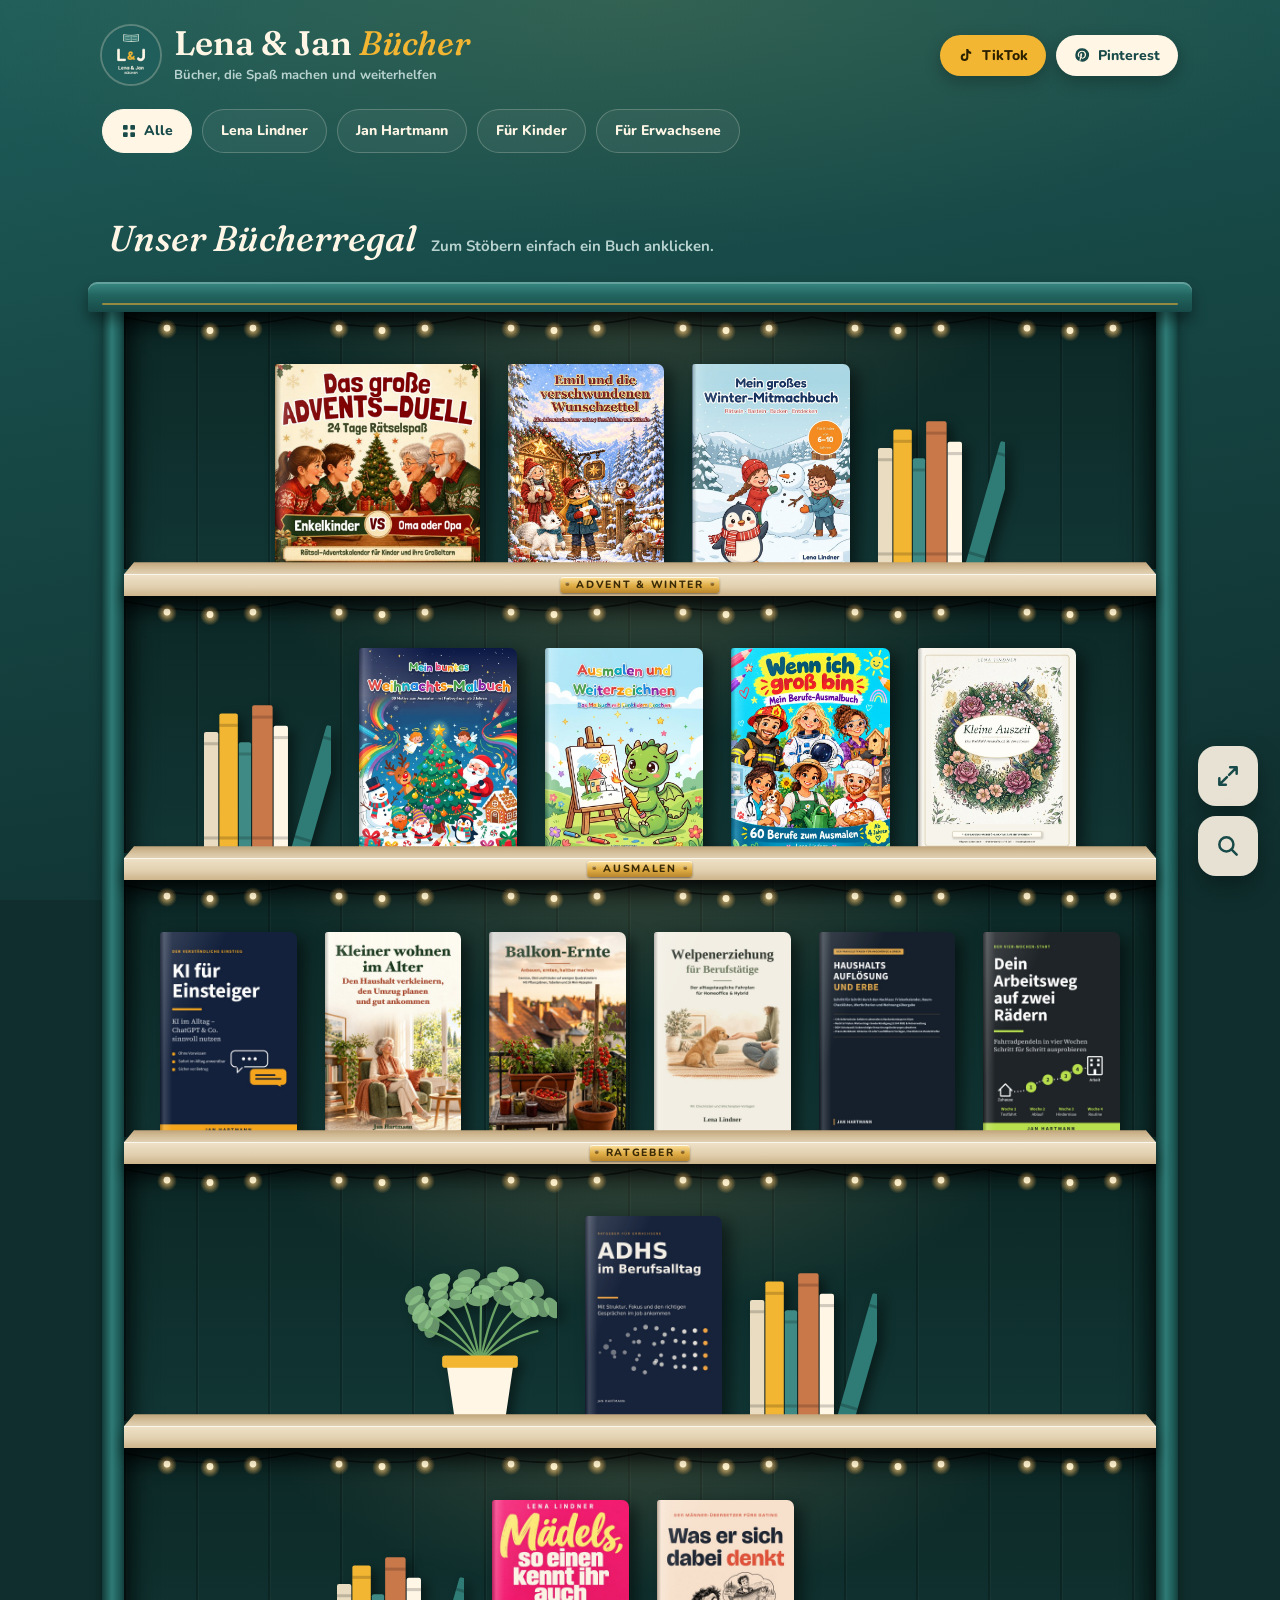
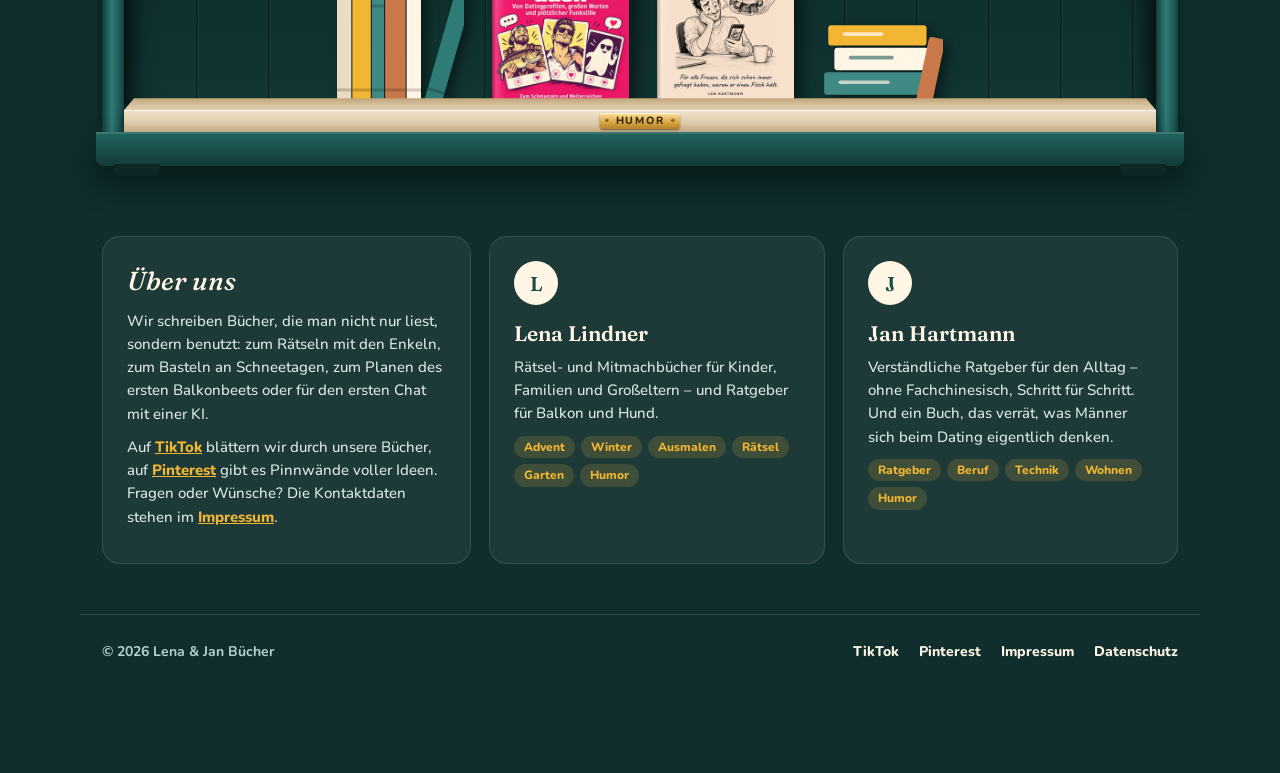
==== commit c06cb2f7: "Regal: Bald-Regal entfernt, Buchtitel als eigene Ebene über dem Regal Co-Authored-By: Claude Opus 5." ====
--- a/index.html
+++ b/index.html
@@ -349,7 +349,7 @@
 }
   </script>
   <link rel="icon" href="img/logo.png?v=2">
-  <link rel="stylesheet" href="regal.css?v=3">
+  <link rel="stylesheet" href="regal.css?v=5">
   <script>document.documentElement.classList.add('js')</script>
 
 </head>
@@ -383,7 +383,7 @@
        Noch nicht:      span class="btn btn-soon" – Text „Bald erhältlich“
        Zielgruppe:      data-fuer="kinder" oder "erwachsene" am article (für die Filter)
        Buchdaten:       dl class="facts" mit Seiten, Format, Für, Erschienen, ISBN (erscheint in der Leseansicht)
-       Ohne Amazon-Link steht das Buch automatisch im Regal „Bald erhältlich“.
+       Ohne Amazon-Link wird das Buch nicht angezeigt – sobald der Link drin ist, steht es im Regal.
        Cover-Bilder mit width/height angeben (Seitenverhältnis fürs Regal).
        Danach tools/website_jsonld.py ausführen.
   -->
@@ -670,11 +670,10 @@
     <div class="info">
       <div class="kick" id="rcat"></div><h2 id="rtitle"></h2><div class="by" id="rby"></div>
       <div class="meta" id="rmeta"></div><p class="txt" id="rtxt"></p><dl class="rfacts" id="rfacts"></dl><div id="rbtn"></div>
-      <div class="nav"><button id="prev">← Vorheriges</button><span id="rpos"></span><button id="next">Nächstes →</button></div>
     </div>
   </article>
 </div>
 
-<script src="regal.js?v=3"></script>
+<script src="regal.js?v=5"></script>
 </body>
 </html>
--- a/regal.css
+++ b/regal.css
@@ -48,6 +48,7 @@
 .katalog .category-sub { color: var(--mint); margin: 0 0 14px; }
 .katalog .books { display: grid; grid-template-columns: repeat(auto-fill, minmax(200px, 1fr)); gap: 18px; }
 .katalog .book { background: rgba(255,255,255,.06); border-radius: 14px; padding: 14px; }
+.katalog .book:has(.btn-soon) { display: none; }
 .katalog .book img { width: 100%; height: auto; border-radius: 6px; }
 .katalog .by, .katalog .meta { margin: 6px 0 0; color: var(--mint); font-size: 13px; }
 .katalog h4 { font-size: 18px; margin-top: 4px; }
@@ -95,7 +96,6 @@
   background: linear-gradient(#fbe1a0, #e0ad45 55%, #b9862c); box-shadow: inset 0 1px 0 rgba(255,255,255,.75), 0 1px 2px rgba(0,0,0,.45); }
 .plate:before, .plate:after { content: ""; position: absolute; top: 5px; width: 4px; height: 4px; border-radius: 50%; background: #8a6420; box-shadow: inset 0 1px 0 rgba(255,255,255,.5); }
 .plate:before { left: 5px; } .plate:after { right: 5px; }
-.bookcase.soon .plate { background: linear-gradient(#fff6e6, #e8dcc4); color: var(--green-d); }
 
 .book-b { position: relative; z-index: 2; flex: none; border: 0; padding: 0; background: none; height: var(--ch); transform-origin: bottom center;
   transition: transform .35s cubic-bezier(.3,1.5,.5,1); animation: pop .45s backwards; }
@@ -107,10 +107,11 @@
 .book-b:hover, .book-b:focus-visible { transform: translateY(-12px) rotate(-1deg) scale(1.05); outline: none; z-index: 6; }
 .book-b:hover:before { transform: scale(.8); opacity: .6; }
 .book-b:hover img, .book-b:focus-visible img { box-shadow: 0 22px 34px rgba(0,0,0,.5), 0 0 0 2px rgba(242,182,50,.55); }
-.tip { position: absolute; left: 50%; bottom: calc(100% + 10px); transform: translateX(-50%) translateY(6px); background: var(--cream); color: var(--green-d);
-  font: 800 13px/1.25 Nunito, sans-serif; padding: 7px 12px; border-radius: 9px; white-space: nowrap; opacity: 0; pointer-events: none; transition: .2s;
-  box-shadow: 0 6px 16px rgba(0,0,0,.35); z-index: 5; }
-.book-b:hover .tip, .book-b:focus-visible .tip { opacity: 1; transform: translateX(-50%); }
+.tip { position: fixed; left: 0; top: 0; z-index: 15; max-width: min(360px, calc(100vw - 16px)); background: var(--cream); color: var(--green-d);
+  font: 800 14px/1.3 Nunito, sans-serif; padding: 9px 14px; border-radius: 10px; text-align: center; opacity: 0; pointer-events: none;
+  transform: translateY(6px); transition: opacity .18s, transform .18s; box-shadow: 0 10px 26px rgba(0,0,0,.45), 0 0 0 1px rgba(23,74,72,.15); }
+.tip:after { content: ""; position: absolute; left: 50%; bottom: -6px; width: 12px; height: 12px; background: var(--cream); transform: translateX(-50%) rotate(45deg); border-radius: 2px; }
+.tip.show { opacity: 1; transform: none; }
 .deco { flex: none; align-self: flex-end; pointer-events: none; filter: drop-shadow(6px 4px 6px rgba(0,0,0,.45)); }
 .empty { text-align: center; color: var(--mint); padding: 60px 0; }
 
@@ -170,11 +171,10 @@
 .rfacts div { background: #e3efed; border-radius: 12px; padding: 8px 12px; }
 .rfacts dt { font-size: 11px; letter-spacing: .12em; text-transform: uppercase; color: #56706d; font-weight: 800; }
 .rfacts dd { margin: 0; font-weight: 800; color: #1f2d2c; font-size: 14px; line-height: 1.3; }
+.info > :last-child { margin-bottom: 0; }
 .btn { display: inline-flex; padding: 13px 22px; border-radius: 999px; background: var(--green); color: #fff; text-decoration: none; font-weight: 800; }
 .btn-soon { background: #e3efed; color: #56706d; }
 .katalog .btn { padding: 8px 14px; font-size: 13px; }
-.nav { display: flex; justify-content: space-between; align-items: center; margin-top: 28px; padding-top: 16px; border-top: 1px solid #dde9e7; font-size: 14px; color: #56706d; }
-.nav button { background: none; border: 1px solid #c6d9d6; border-radius: 999px; padding: 7px 14px; color: #1f2d2c; font-weight: 800; }
 .close:focus-visible { outline: 2px solid var(--green); outline-offset: 2px; }
 .close { position: absolute; top: 12px; right: 14px; width: 38px; height: 38px; border-radius: 50%; border: 0; background: rgba(0,0,0,.07); font-size: 22px; color: #1f2d2c; }
 
@@ -196,6 +196,5 @@
   #fabZoom { bottom: 80px; }
   #fabSearch { bottom: 18px; }
   .search { right: 76px; bottom: 23px; }
-  .tip { display: none; }
 }
 @media (prefers-reduced-motion: reduce) { *, *:before, *:after { animation: none !important; transition: none !important; } }
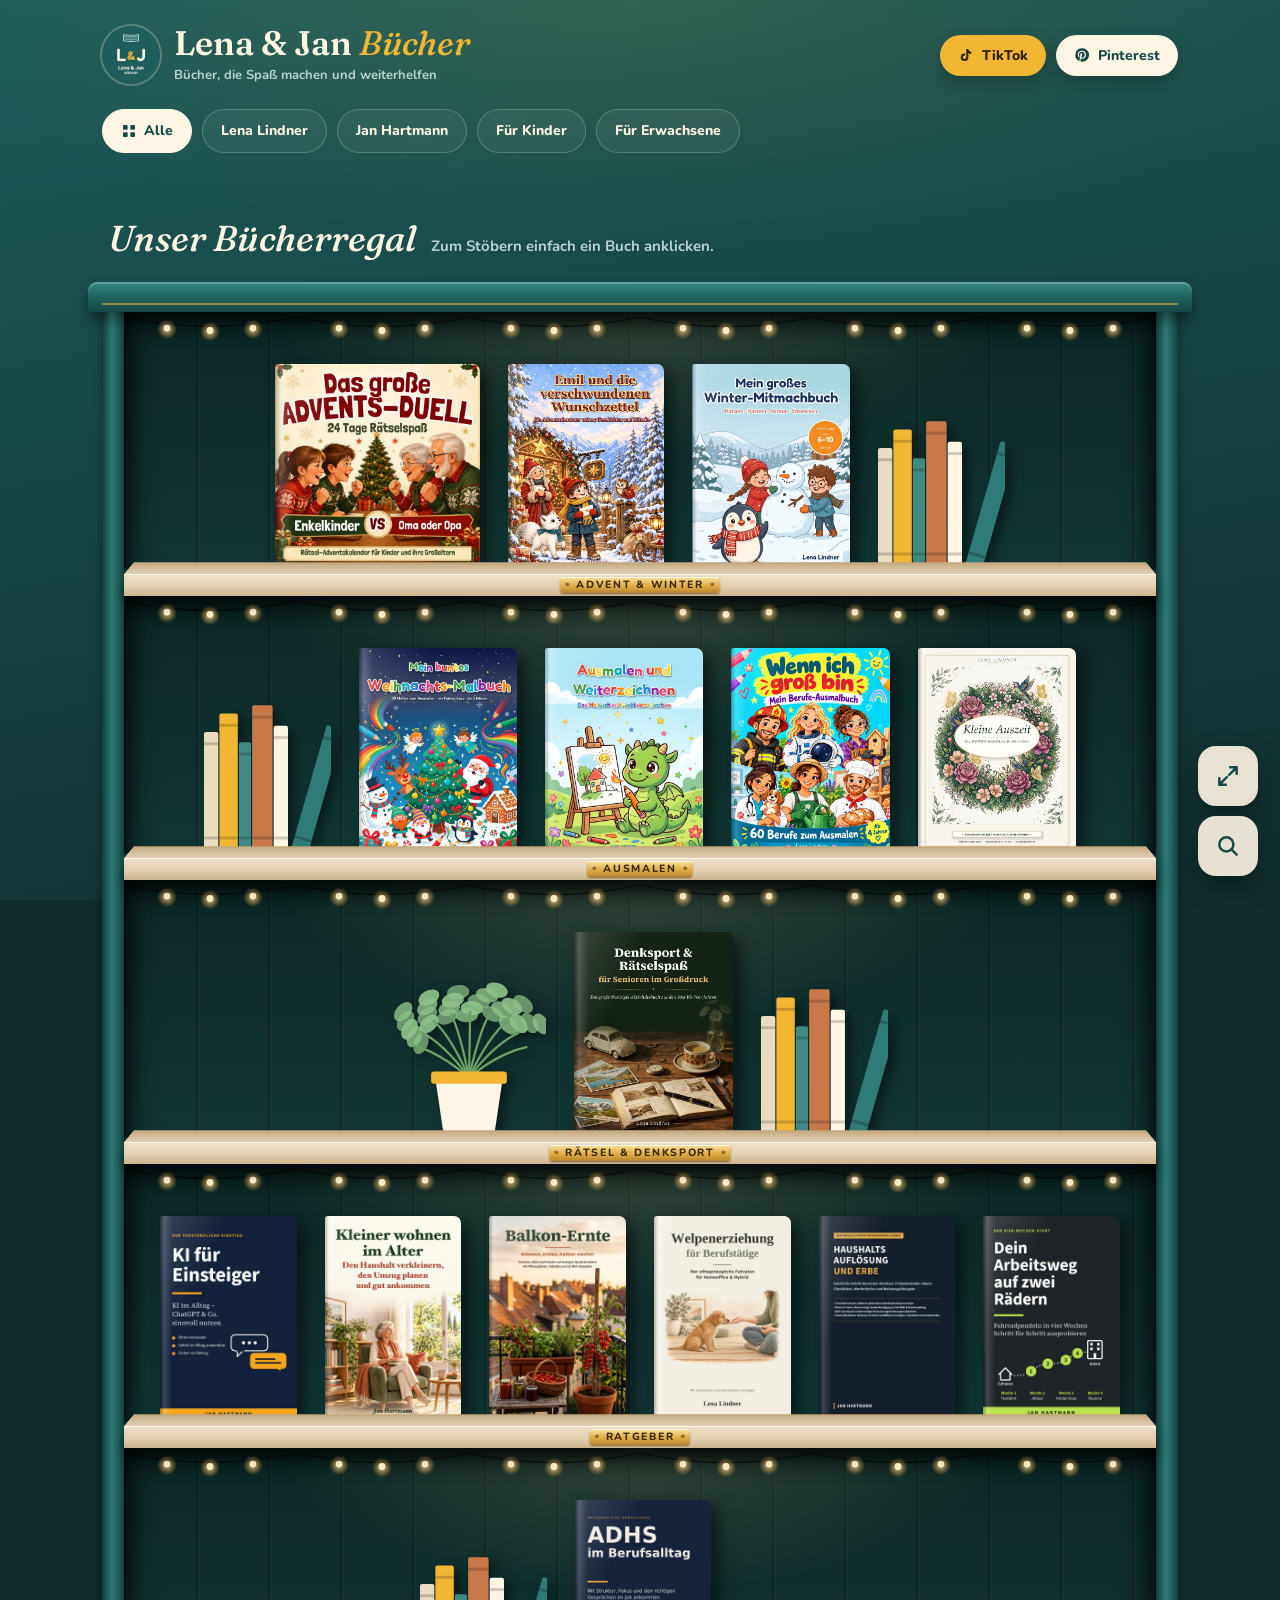
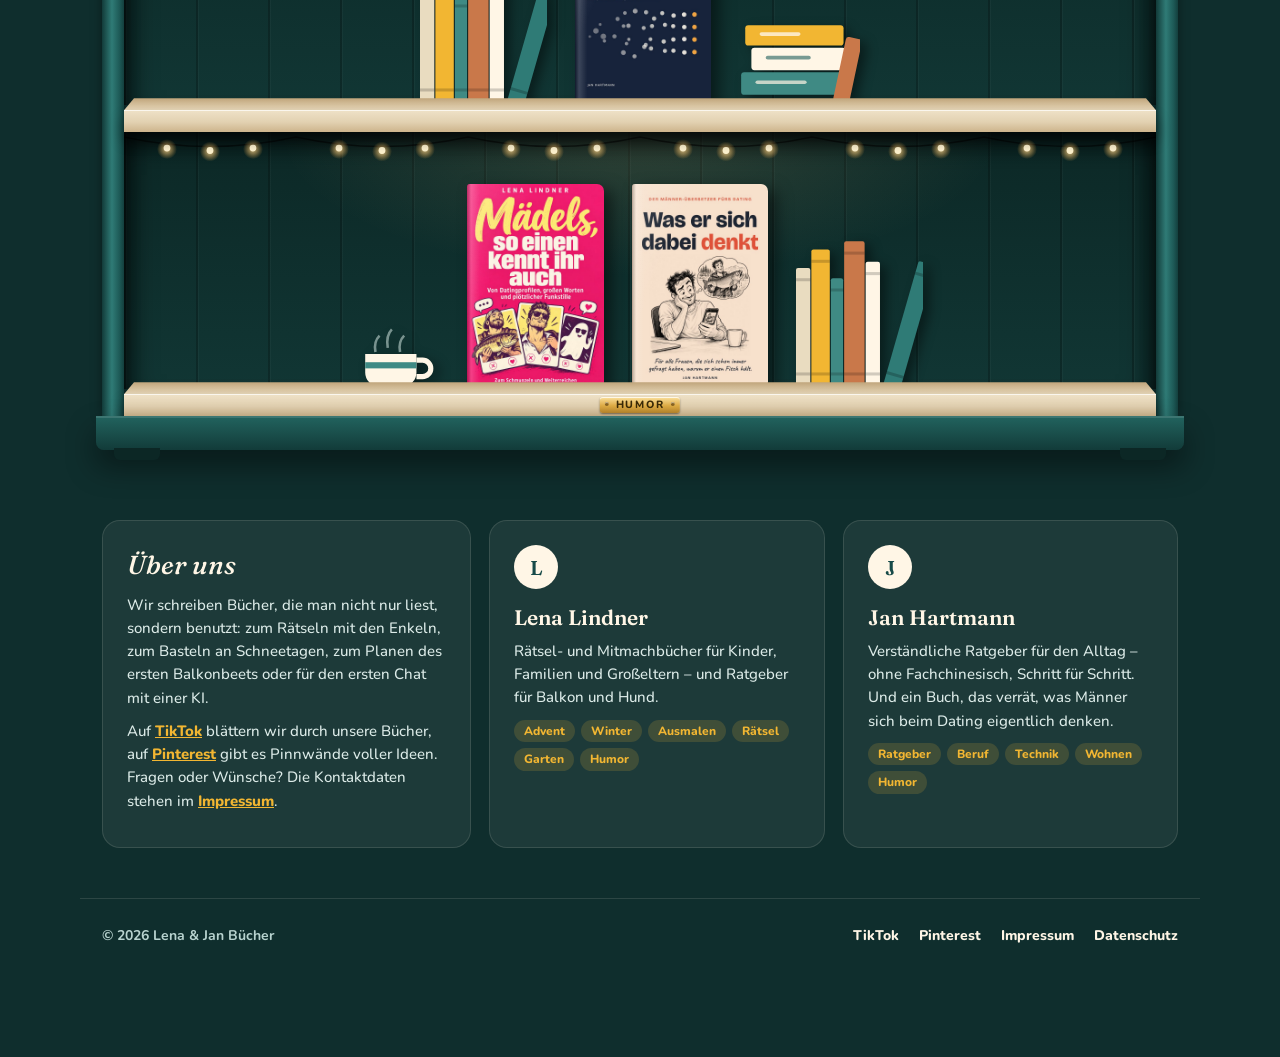
==== commit 0f6b2ca1: "Denksport & Rätselspaß für Senioren veröffentlicht (B0HRSYX1MP) Amazon-Link, Erscheinungsdatum, ISBN" ====
--- a/index.html
+++ b/index.html
@@ -177,6 +177,25 @@
      "position": 8,
      "item": {
       "@type": "Book",
+      "name": "Denksport & Rätselspaß für Senioren",
+      "author": {
+       "@type": "Person",
+       "name": "Lena Lindner"
+      },
+      "description": "Das große Nostalgie-Aktivitätsbuch · Großdruck",
+      "image": "https://xn--lena-jan-bcher-psb.de/img/senioren-raetsel.jpg",
+      "inLanguage": "de",
+      "url": "https://www.amazon.de/dp/B0HRSYX1MP",
+      "bookFormat": "https://schema.org/Paperback",
+      "numberOfPages": 136,
+      "isbn": "979-8143010604"
+     }
+    },
+    {
+     "@type": "ListItem",
+     "position": 9,
+     "item": {
+      "@type": "Book",
       "name": "KI für Einsteiger",
       "author": {
        "@type": "Person",
@@ -193,7 +212,7 @@
     },
     {
      "@type": "ListItem",
-     "position": 9,
+     "position": 10,
      "item": {
       "@type": "Book",
       "name": "Kleiner wohnen im Alter",
@@ -212,7 +231,7 @@
     },
     {
      "@type": "ListItem",
-     "position": 10,
+     "position": 11,
      "item": {
       "@type": "Book",
       "name": "Balkon-Ernte",
@@ -231,7 +250,7 @@
     },
     {
      "@type": "ListItem",
-     "position": 11,
+     "position": 12,
      "item": {
       "@type": "Book",
       "name": "Welpenerziehung für Berufstätige",
@@ -250,7 +269,7 @@
     },
     {
      "@type": "ListItem",
-     "position": 12,
+     "position": 13,
      "item": {
       "@type": "Book",
       "name": "Haushaltsauflösung und Erbe",
@@ -269,7 +288,7 @@
     },
     {
      "@type": "ListItem",
-     "position": 13,
+     "position": 14,
      "item": {
       "@type": "Book",
       "name": "Dein Arbeitsweg auf zwei Rädern",
@@ -288,7 +307,7 @@
     },
     {
      "@type": "ListItem",
-     "position": 14,
+     "position": 15,
      "item": {
       "@type": "Book",
       "name": "ADHS im Berufsalltag",
@@ -307,7 +326,7 @@
     },
     {
      "@type": "ListItem",
-     "position": 15,
+     "position": 16,
      "item": {
       "@type": "Book",
       "name": "Mädels, so einen kennt ihr auch",
@@ -326,7 +345,7 @@
     },
     {
      "@type": "ListItem",
-     "position": 16,
+     "position": 17,
      "item": {
       "@type": "Book",
       "name": "Was er sich dabei denkt",
@@ -349,7 +368,7 @@
 }
   </script>
   <link rel="icon" href="img/logo.png?v=2">
-  <link rel="stylesheet" href="regal.css?v=5">
+  <link rel="stylesheet" href="regal.css?v=6">
   <script>document.documentElement.classList.add('js')</script>
 
 </head>
@@ -382,6 +401,7 @@
        Veröffentlicht:  a class="btn" mit href="https://www.amazon.de/dp/…"  – Text „Bei Amazon ansehen“
        Noch nicht:      span class="btn btn-soon" – Text „Bald erhältlich“
        Zielgruppe:      data-fuer="kinder" oder "erwachsene" am article (für die Filter)
+       Leseprobe:       data-vorschau="6" am article, Seitenbilder in vorschau/<cover-name>/1.jpg … 6.jpg
        Buchdaten:       dl class="facts" mit Seiten, Format, Für, Erschienen, ISBN (erscheint in der Leseansicht)
        Ohne Amazon-Link wird das Buch nicht angezeigt – sobald der Link drin ist, steht es im Regal.
        Cover-Bilder mit width/height angeben (Seitenverhältnis fürs Regal).
@@ -394,7 +414,7 @@
     <p class="category-sub">Rätseln, Basteln und Vorlesen bis Heiligabend</p>
     <div class="books">
 
-      <article class="book" data-fuer="kinder">
+      <article class="book" data-vorschau="6" data-fuer="kinder">
         <div class="cover"><img src="img/advents-duell.jpg?v=2" alt="Cover: Das große Advents-Duell" width="600" height="600" loading="lazy"></div>
         <p class="by">Lena Lindner</p>
         <h4>Das große Advents-Duell</h4>
@@ -404,7 +424,7 @@
         <a class="btn" href="https://www.amazon.de/dp/B0HM1RHVXY" target="_blank" rel="noopener">Bei Amazon ansehen</a>
       </article>
 
-      <article class="book" data-fuer="kinder">
+      <article class="book" data-vorschau="6" data-fuer="kinder">
         <div class="cover"><img src="img/emil.jpg" alt="Cover: Emil und die verschwundenen Wunschzettel" width="600" height="790" loading="lazy"></div>
         <p class="by">Lena Lindner</p>
         <h4>Emil und die verschwundenen Wunschzettel</h4>
@@ -414,7 +434,7 @@
         <a class="btn" href="https://www.amazon.de/dp/B0HMJ537G8" target="_blank" rel="noopener">Bei Amazon ansehen</a>
       </article>
 
-      <article class="book" data-fuer="kinder">
+      <article class="book" data-vorschau="6" data-fuer="kinder">
         <div class="cover"><img src="img/winterbuch.jpg" alt="Cover: Mein großes Winter-Mitmachbuch" width="600" height="776" loading="lazy"></div>
         <p class="by">Lena Lindner</p>
         <h4>Mein großes Winter-Mitmachbuch</h4>
@@ -430,7 +450,7 @@
     <p class="category-sub">Für kleine und große Künstler</p>
     <div class="books">
 
-      <article class="book" data-fuer="kinder">
+      <article class="book" data-vorschau="6" data-fuer="kinder">
         <div class="cover"><img src="img/weihnachts-malbuch.jpg" alt="Cover: Mein buntes Weihnachts-Malbuch" width="541" height="700" loading="lazy"></div>
         <p class="by">Lena Lindner</p>
         <h4>Mein buntes Weihnachts-Malbuch</h4>
@@ -440,7 +460,7 @@
         <a class="btn" href="https://www.amazon.de/dp/B0HNGGCLXD" target="_blank" rel="noopener">Bei Amazon ansehen</a>
       </article>
 
-      <article class="book" data-fuer="kinder">
+      <article class="book" data-vorschau="6" data-fuer="kinder">
         <div class="cover"><img src="img/weiterzeichnen.jpg" alt="Cover: Ausmalen und Weiterzeichnen – Das Malbuch mit Funki dem Drachen" width="541" height="700" loading="lazy"></div>
         <p class="by">Lena Lindner</p>
         <h4>Ausmalen und Weiterzeichnen</h4>
@@ -450,7 +470,7 @@
         <a class="btn" href="https://www.amazon.de/dp/B0HNGPXCD2" target="_blank" rel="noopener">Bei Amazon ansehen</a>
       </article>
 
-      <article class="book" data-fuer="kinder">
+      <article class="book" data-vorschau="6" data-fuer="kinder">
         <div class="cover"><img src="img/berufe-ausmalbuch.jpg" alt="Cover: Wenn ich groß bin – Mein Berufe-Ausmalbuch" width="600" height="776" loading="lazy"></div>
         <p class="by">Lena Lindner</p>
         <h4>Wenn ich groß bin – Mein Berufe-Ausmalbuch</h4>
@@ -460,7 +480,7 @@
         <a class="btn" href="https://www.amazon.de/dp/B0HJWJCMRL" target="_blank" rel="noopener">Bei Amazon ansehen</a>
       </article>
 
-      <article class="book" data-fuer="erwachsene">
+      <article class="book" data-vorschau="6" data-fuer="erwachsene">
         <div class="cover"><img src="img/kleine-auszeit.jpg" alt="Cover: Kleine Auszeit – Das Wohlfühl-Ausmalbuch für Erwachsene" width="541" height="700" loading="lazy"></div>
         <p class="by">Lena Lindner</p>
         <h4>Kleine Auszeit</h4>
@@ -476,14 +496,14 @@
     <p class="category-sub">Gedächtnistraining mit schönen Erinnerungen</p>
     <div class="books">
 
-      <article class="book" data-fuer="erwachsene">
+      <article class="book" data-vorschau="6" data-fuer="erwachsene">
         <div class="cover"><img src="img/senioren-raetsel.jpg" alt="Cover: Denksport &amp; Rätselspaß für Senioren im Großdruck" width="541" height="700" loading="lazy"></div>
         <p class="by">Lena Lindner</p>
         <h4>Denksport &amp; Rätselspaß für Senioren</h4>
         <p class="meta">Das große Nostalgie-Aktivitätsbuch · Großdruck</p>
         <p>Über 100 Übungen aus den 50er bis 70er Jahren in extragroßer Schrift: Wortsuche, Sprichwörter, Schlager-Quiz, Kreuzworträtsel und Erinnerungsfragen – mit Lösungsteil im Großdruck.</p>
-        <dl class="facts"><div><dt>Seiten</dt><dd>136</dd></div><div><dt>Ausgabe</dt><dd>Taschenbuch</dd></div><div><dt>Format</dt><dd>21,6 × 27,9 cm</dd></div><div><dt>Für</dt><dd>Seniorinnen und Senioren</dd></div><div><dt>Erscheint</dt><dd>in Kürze</dd></div></dl>
-        <span class="btn btn-soon">Bald erhältlich</span>
+        <dl class="facts"><div><dt>Seiten</dt><dd>136</dd></div><div><dt>Ausgabe</dt><dd>Taschenbuch</dd></div><div><dt>Format</dt><dd>21,6 × 27,9 cm</dd></div><div><dt>Für</dt><dd>Seniorinnen und Senioren</dd></div><div><dt>Erschienen</dt><dd>15. November 2026</dd></div><div><dt>ISBN</dt><dd>979-8143010604</dd></div></dl>
+        <a class="btn" href="https://www.amazon.de/dp/B0HRSYX1MP" target="_blank" rel="noopener">Bei Amazon ansehen</a>
       </article>
 
     </div>
@@ -492,7 +512,7 @@
     <p class="category-sub">Verständlich und Schritt für Schritt – für Beruf und Alltag</p>
     <div class="books">
 
-      <article class="book" data-fuer="erwachsene">
+      <article class="book" data-vorschau="6" data-fuer="erwachsene">
         <div class="cover"><img src="img/ki-fuer-einsteiger.jpg?v=2" alt="Cover: KI für Einsteiger" width="600" height="900" loading="lazy"></div>
         <p class="by">Jan Hartmann</p>
         <h4>KI für Einsteiger</h4>
@@ -502,7 +522,7 @@
         <a class="btn" href="https://www.amazon.de/dp/B0HLWLWWVT" target="_blank" rel="noopener">Bei Amazon ansehen</a>
       </article>
 
-      <article class="book" data-fuer="erwachsene">
+      <article class="book" data-vorschau="6" data-fuer="erwachsene">
         <div class="cover"><img src="img/kleiner-wohnen-im-alter.jpg" alt="Cover: Kleiner wohnen im Alter" width="600" height="900" loading="lazy"></div>
         <p class="by">Jan Hartmann</p>
         <h4>Kleiner wohnen im Alter</h4>
@@ -512,7 +532,7 @@
         <a class="btn" href="https://www.amazon.de/dp/B0HMYCT6KD" target="_blank" rel="noopener">Bei Amazon ansehen</a>
       </article>
 
-      <article class="book" data-fuer="erwachsene">
+      <article class="book" data-vorschau="6" data-fuer="erwachsene">
         <div class="cover"><img src="img/balkon-ernte.jpg" alt="Cover: Balkon-Ernte" width="600" height="900" loading="lazy"></div>
         <p class="by">Lena Lindner</p>
         <h4>Balkon-Ernte</h4>
@@ -522,7 +542,7 @@
         <a class="btn" href="https://www.amazon.de/dp/B0HMY3DR8V" target="_blank" rel="noopener">Bei Amazon ansehen</a>
       </article>
 
-      <article class="book" data-fuer="erwachsene">
+      <article class="book" data-vorschau="6" data-fuer="erwachsene">
         <div class="cover"><img src="img/welpenerziehung.jpg?v=2" alt="Cover: Welpenerziehung für Berufstätige" width="600" height="900" loading="lazy"></div>
         <p class="by">Lena Lindner</p>
         <h4>Welpenerziehung für Berufstätige</h4>
@@ -533,7 +553,7 @@
       </article>
 
 
-      <article class="book" data-fuer="erwachsene">
+      <article class="book" data-vorschau="6" data-fuer="erwachsene">
         <div class="cover"><img src="img/haushaltsaufloesung.jpg" alt="Cover: Haushaltsauflösung und Erbe" width="600" height="900" loading="lazy"></div>
         <p class="by">Jan Hartmann</p>
         <h4>Haushaltsauflösung und Erbe</h4>
@@ -543,7 +563,7 @@
         <a class="btn" href="https://www.amazon.de/dp/B0HQ5CWDXD" target="_blank" rel="noopener">Bei Amazon ansehen</a>
       </article>
 
-      <article class="book" data-fuer="erwachsene">
+      <article class="book" data-vorschau="6" data-fuer="erwachsene">
         <div class="cover"><img src="img/fahrradpendeln.jpg" alt="Cover: Dein Arbeitsweg auf zwei Rädern" width="600" height="900" loading="lazy"></div>
         <p class="by">Jan Hartmann</p>
         <h4>Dein Arbeitsweg auf zwei Rädern</h4>
@@ -553,7 +573,7 @@
         <a class="btn" href="https://www.amazon.de/dp/B0HQY4ZCF3" target="_blank" rel="noopener">Bei Amazon ansehen</a>
       </article>
 
-      <article class="book" data-fuer="erwachsene">
+      <article class="book" data-vorschau="6" data-fuer="erwachsene">
         <div class="cover"><img src="img/adhs-beruf.jpg" alt="Cover: ADHS im Berufsalltag" width="600" height="900" loading="lazy"></div>
         <p class="by">Jan Hartmann</p>
         <h4>ADHS im Berufsalltag</h4>
@@ -608,7 +628,7 @@
     <p class="category-sub">Mit einem Augenzwinkern über Männer und Frauen</p>
     <div class="books">
 
-      <article class="book" data-fuer="erwachsene">
+      <article class="book" data-vorschau="6" data-fuer="erwachsene">
         <div class="cover"><img src="img/maedels.jpg" alt="Cover: Mädels, so einen kennt ihr auch" width="600" height="900" loading="lazy"></div>
         <p class="by">Lena Lindner</p>
         <h4>Mädels, so einen kennt ihr auch</h4>
@@ -618,7 +638,7 @@
         <a class="btn" href="https://www.amazon.de/dp/B0HLHQ8ZGF" target="_blank" rel="noopener">Bei Amazon ansehen</a>
       </article>
 
-      <article class="book" data-fuer="erwachsene">
+      <article class="book" data-vorschau="6" data-fuer="erwachsene">
         <div class="cover"><img src="img/was-er-sich-dabei-denkt.jpg" alt="Cover: Was er sich dabei denkt" width="600" height="900" loading="lazy"></div>
         <p class="by">Jan Hartmann</p>
         <h4>Was er sich dabei denkt</h4>
@@ -666,7 +686,15 @@
 <div class="reader" id="reader" aria-hidden="true">
   <article class="card" role="dialog" aria-modal="true" aria-labelledby="rtitle">
     <button class="close" id="close" aria-label="Schließen">×</button>
-    <div class="stage"><div class="book3d"><img id="rimg" alt=""><div class="pages"></div></div></div>
+    <div class="stage">
+      <div class="cover-view" id="rcover"><div class="book3d"><img id="rimg" alt=""><div class="pages"></div></div>
+        <button class="peek" id="peek" hidden><svg viewBox="0 0 24 24" aria-hidden="true"><path d="M2 12s3.6-7 10-7 10 7 10 7-3.6 7-10 7S2 12 2 12z"/><circle cx="12" cy="12" r="3"/></svg><span id="peektxt">Blick ins Buch</span></button></div>
+      <div class="viewer" id="rview" hidden>
+        <div class="sheet" id="rsheet" title="Zum Vergrößern klicken"><img id="pimg" alt=""></div>
+        <div class="pnav"><button id="pprev" aria-label="Vorherige Seite">‹</button><div class="dots" id="pdots"></div><button id="pnext" aria-label="Nächste Seite">›</button></div>
+        <button class="back2" id="pback">Zurück zum Cover</button>
+      </div>
+    </div>
     <div class="info">
       <div class="kick" id="rcat"></div><h2 id="rtitle"></h2><div class="by" id="rby"></div>
       <div class="meta" id="rmeta"></div><p class="txt" id="rtxt"></p><dl class="rfacts" id="rfacts"></dl><div id="rbtn"></div>
@@ -674,6 +702,6 @@
   </article>
 </div>
 
-<script src="regal.js?v=5"></script>
+<script src="regal.js?v=6"></script>
 </body>
 </html>
--- a/regal.css
+++ b/regal.css
@@ -150,7 +150,7 @@
 .reader { position: fixed; inset: 0; z-index: 20; display: flex; align-items: center; justify-content: center; padding: 18px; background: rgba(8,26,25,.72);
   backdrop-filter: blur(8px); opacity: 0; pointer-events: none; transition: opacity .3s; }
 .reader.open { opacity: 1; pointer-events: auto; }
-.card { position: relative; width: min(940px, 100%); max-height: calc(100vh - 36px); overflow: auto; display: grid; grid-template-columns: 380px 1fr; background: var(--cream);
+.card { position: relative; width: min(980px, 100%); max-height: calc(100vh - 36px); overflow: auto; display: grid; grid-template-columns: 420px 1fr; background: var(--cream);
   color: #1f2d2c; border-radius: 22px; box-shadow: 0 40px 90px rgba(0,0,0,.5); transform: translateY(30px) scale(.96); transition: transform .4s cubic-bezier(.2,1.2,.4,1); }
 .reader.open .card { transform: none; }
 .stage { perspective: 1400px; display: flex; align-items: center; justify-content: center; padding: 44px 24px; border-radius: 22px 0 0 22px;
@@ -178,11 +178,40 @@
 .close:focus-visible { outline: 2px solid var(--green); outline-offset: 2px; }
 .close { position: absolute; top: 12px; right: 14px; width: 38px; height: 38px; border-radius: 50%; border: 0; background: rgba(0,0,0,.07); font-size: 22px; color: #1f2d2c; }
 
+/* Blick ins Buch */
+.stage { flex-direction: column; }
+.cover-view { display: flex; flex-direction: column; align-items: center; gap: 22px; }
+.peek { display: inline-flex; align-items: center; gap: 8px; border: 0; border-radius: 999px; padding: 10px 18px; background: #fff; color: var(--green-d);
+  font-weight: 800; font-size: 14px; box-shadow: 0 6px 16px rgba(0,0,0,.14); }
+.peek svg { width: 18px; height: 18px; fill: none; stroke: currentColor; stroke-width: 2.2; stroke-linecap: round; stroke-linejoin: round; }
+.peek[hidden], .viewer[hidden], .cover-view[hidden] { display: none; }
+.viewer { display: flex; flex-direction: column; align-items: center; gap: 14px; width: 100%; }
+.sheet { height: 440px; display: flex; align-items: center; justify-content: center; perspective: 1600px; cursor: zoom-in; }
+.sheet img { display: block; max-height: 440px; max-width: 100%; border-radius: 2px 6px 6px 2px; background: #fff; box-shadow: 0 18px 30px rgba(0,0,0,.22);
+  transform-origin: left center; transition: transform .3s ease-in, opacity .3s; }
+.sheet img.out { transform: rotateY(-80deg); opacity: .2; }
+.sheet img.in { transform: rotateY(70deg); opacity: .3; transition: none; }
+.pnav { display: flex; align-items: center; gap: 14px; }
+.pnav button { width: 40px; height: 40px; border-radius: 50%; border: 0; background: #fff; box-shadow: 0 4px 12px rgba(0,0,0,.12); font-size: 20px; font-weight: 800; color: var(--green-d); }
+.pnav button:disabled { opacity: .35; cursor: default; }
+.dots { display: flex; gap: 6px; }
+.dots i { width: 8px; height: 8px; border-radius: 50%; background: rgba(0,0,0,.18); transition: .2s; }
+.dots i.on { background: var(--green); width: 20px; border-radius: 4px; }
+.back2 { border: 0; background: none; color: #56706d; font-weight: 800; font-size: 13px; text-decoration: underline; }
+.card.big { grid-template-columns: 1fr; width: min(820px, 100%); }
+.card.big .info { display: none; }
+.card.big .stage { border-radius: 22px; }
+.card.big .sheet { height: calc(100vh - 190px); cursor: zoom-out; }
+.card.big .sheet img { max-height: calc(100vh - 190px); }
+.close { z-index: 5; }
+
 @media (max-width: 860px) { .about { grid-template-columns: 1fr; } }
 @media (max-width: 760px) {
   .card { grid-template-columns: 1fr; }
   .stage { border-radius: 22px 22px 0 0; padding: 30px; }
   .book3d { width: 160px; }
+  .sheet { height: 340px; }
+  .sheet img { max-height: 340px; }
   .info { padding: 22px 22px 24px; }
   .info h2 { font-size: 25px; }
   .head, .case, .katalog, .about { padding-left: 12px; padding-right: 12px; }
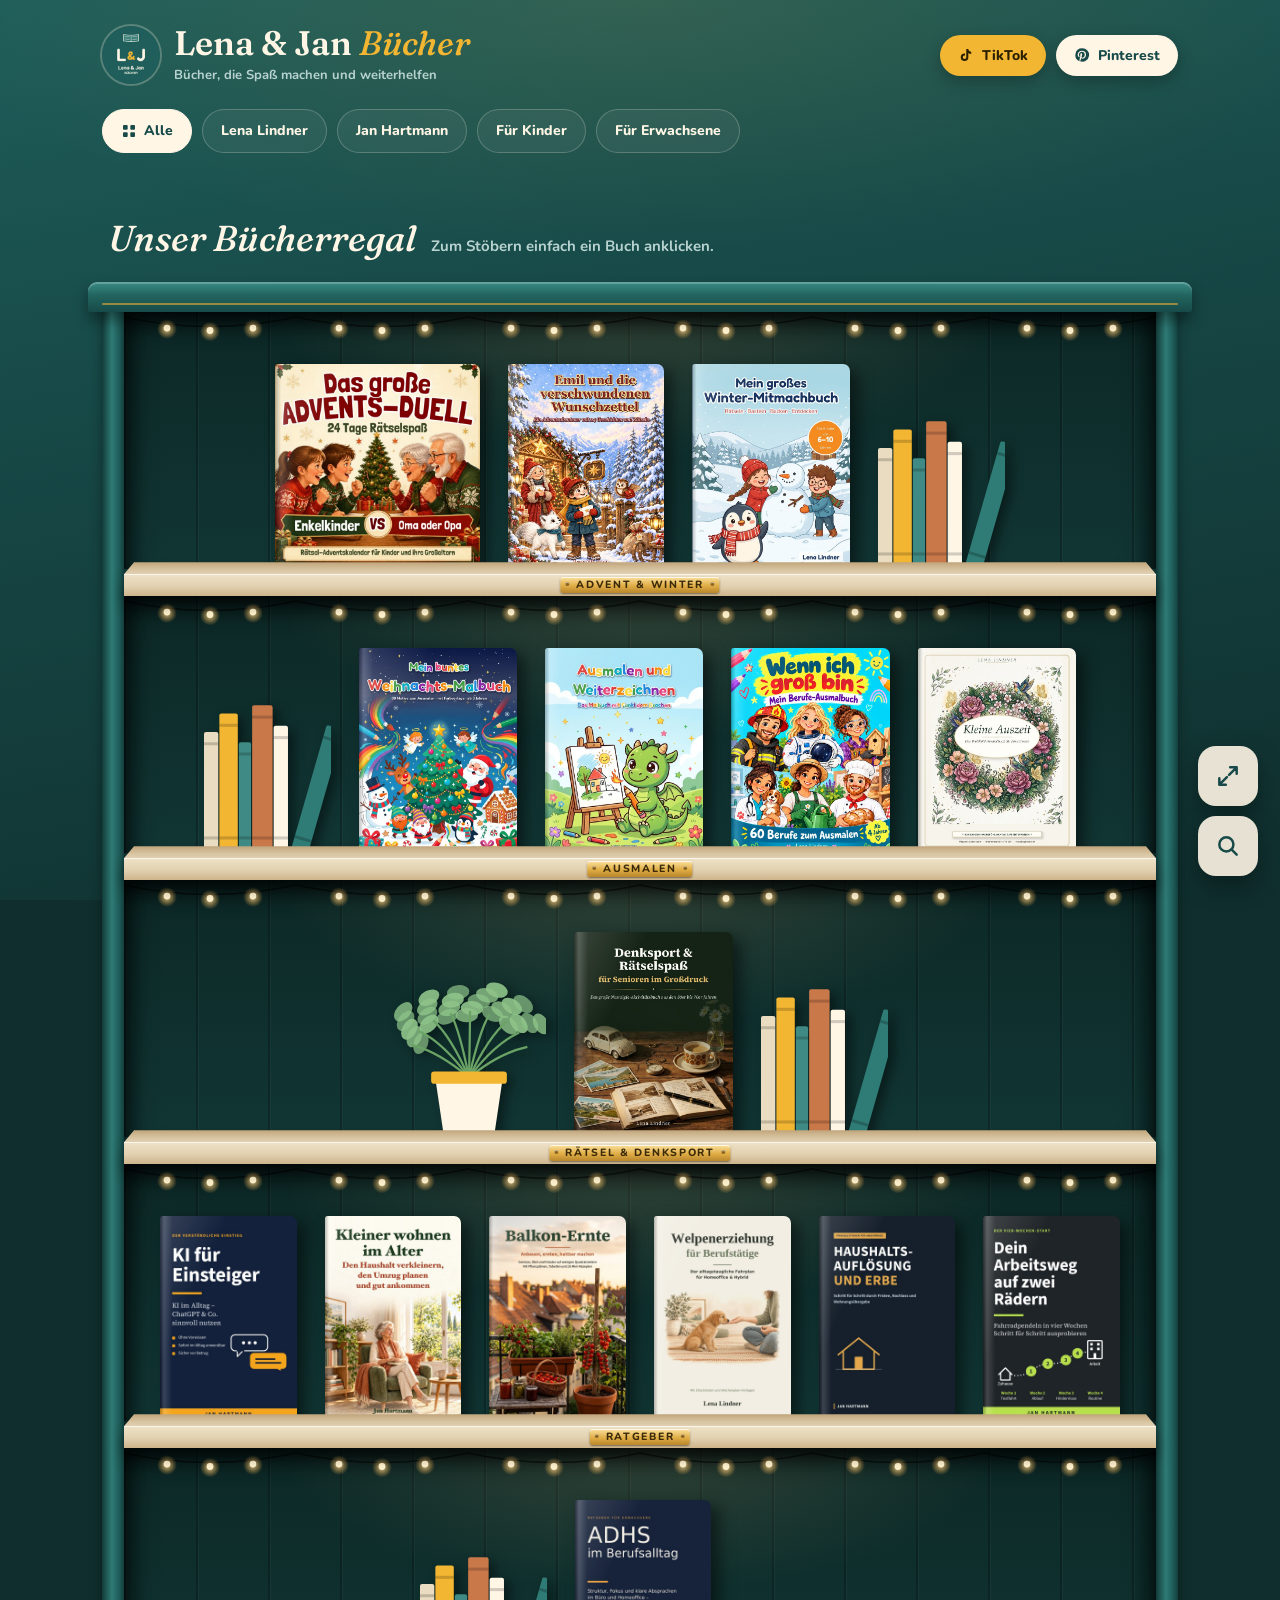
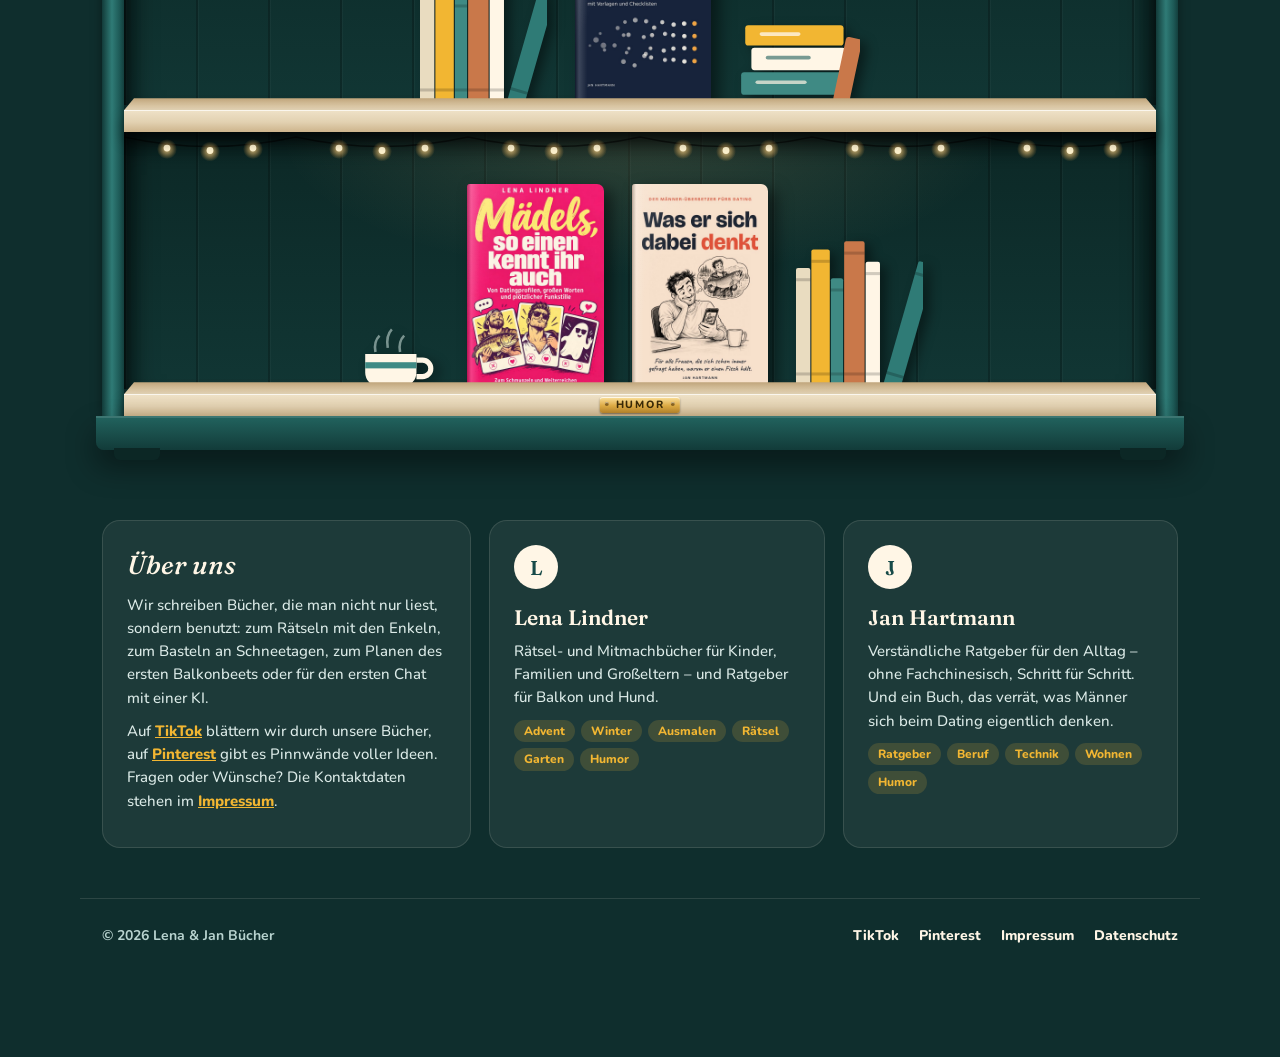
==== commit 93649e63: "Neue Cover für Haushaltsauflösung und ADHS im Berufsalltag (wie bei Amazon) Co-Authored-By: Claude O" ====
--- a/index.html
+++ b/index.html
@@ -554,7 +554,7 @@
 
 
       <article class="book" data-vorschau="6" data-fuer="erwachsene">
-        <div class="cover"><img src="img/haushaltsaufloesung.jpg" alt="Cover: Haushaltsauflösung und Erbe" width="600" height="900" loading="lazy"></div>
+        <div class="cover"><img src="img/haushaltsaufloesung.jpg?v=2" alt="Cover: Haushaltsauflösung und Erbe" width="600" height="900" loading="lazy"></div>
         <p class="by">Jan Hartmann</p>
         <h4>Haushaltsauflösung und Erbe</h4>
         <p class="meta">Schritt für Schritt durch den Nachlass</p>
@@ -574,7 +574,7 @@
       </article>
 
       <article class="book" data-vorschau="6" data-fuer="erwachsene">
-        <div class="cover"><img src="img/adhs-beruf.jpg" alt="Cover: ADHS im Berufsalltag" width="600" height="900" loading="lazy"></div>
+        <div class="cover"><img src="img/adhs-beruf.jpg?v=2" alt="Cover: ADHS im Berufsalltag" width="600" height="900" loading="lazy"></div>
         <p class="by">Jan Hartmann</p>
         <h4>ADHS im Berufsalltag</h4>
         <p class="meta">Ratgeber für Erwachsene</p>
